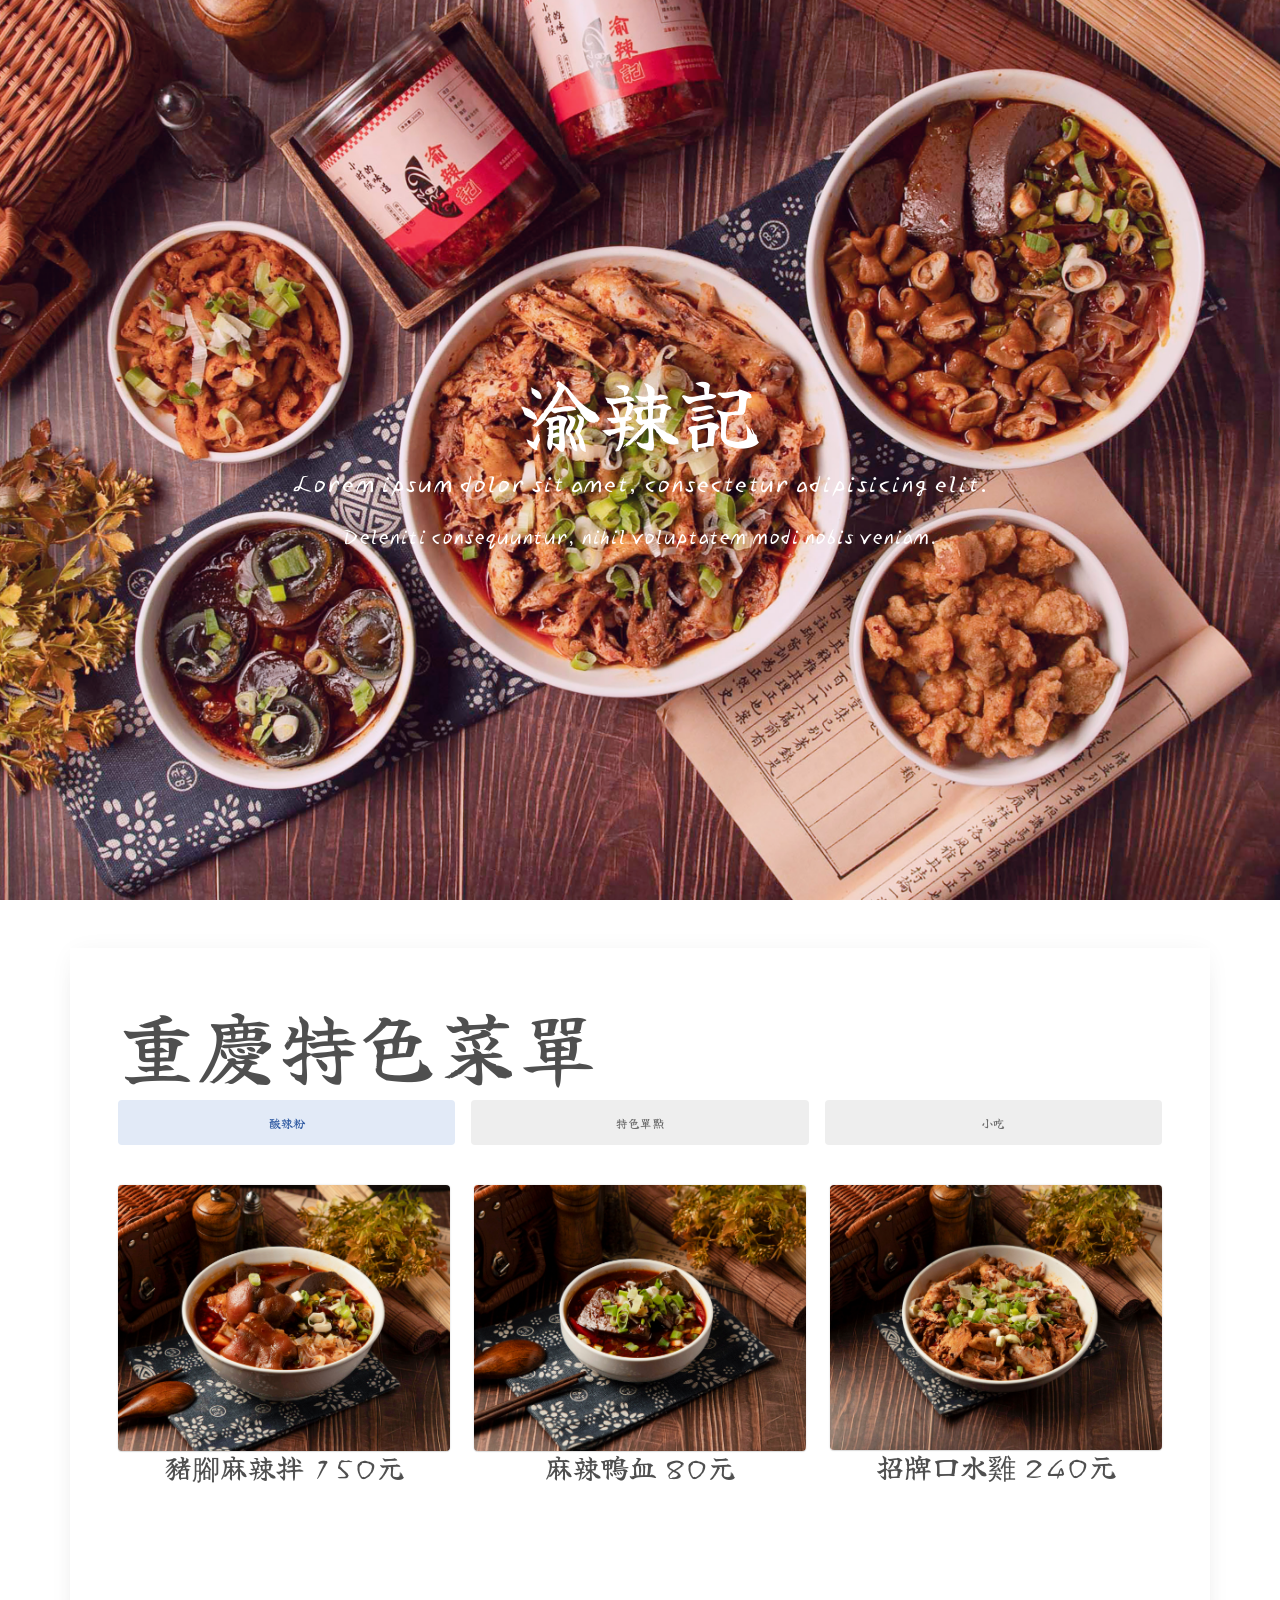
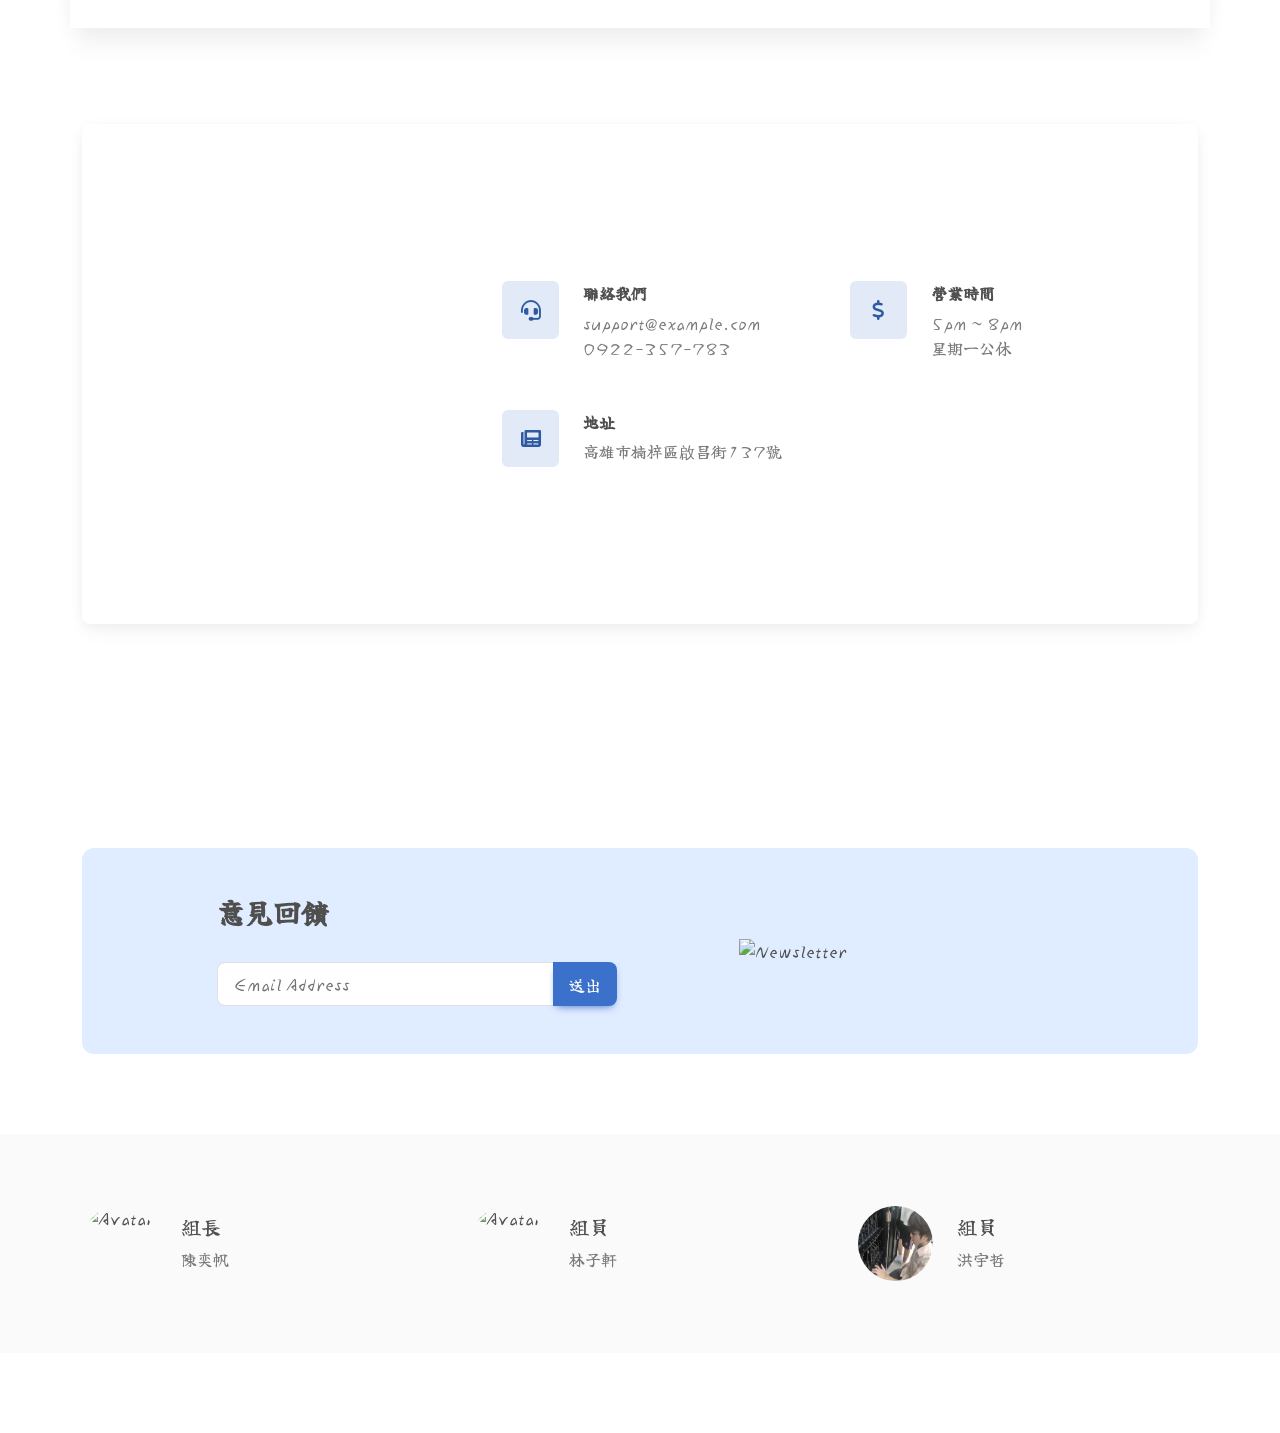
==== 網站114.html @ 2359130b "init" ====
<!DOCTYPE html>
<html lang="en">
  <head>
    <meta charset="UTF-8" />
    <meta name="viewport" content="width=device-width, initial-scale=1, shrink-to-fit=no" />
    <meta http-equiv="x-ua-compatible" content="ie=edge" />
    <title>Material Design for Bootstrap</title>
    <!-- MDB icon -->
    <link rel="icon" href="img/mdb-favicon.ico" type="image/x-icon" />
    <!-- Font Awesome -->
    <link
      rel="stylesheet"
      href="https://cdnjs.cloudflare.com/ajax/libs/font-awesome/6.0.0/css/all.min.css"
    />
    <!-- Google Fonts Roboto -->
    <link
      rel="stylesheet"
      href="https://fonts.googleapis.com/css2?family=Roboto:wght@300;400;500;700&display=swap"
    />
    <!-- MDB ESSENTIAL -->
     <link rel="stylesheet" href="src/mdb/scss/mdb.pro.css" />

    <!-- MDB PLUGINS -->
    <link rel="stylesheet" href="plugins/css/all.min.css" />


    <link rel="stylesheet" href="./css/style.css" />
    <!-- Custom styles -->
    <style>

        @import url('https://fonts.googleapis.com/css2?family=Gravitas+One&family=Yuji+Boku&display=swap');
            body{
                font-family: "Yuji Boku", serif;
            }










    </style>

  </head>

  <body>






    <!-- Navbar -->

    <!-- Navbar -->












    <!-- 首頁 -->


    <!--Section: Design Block-->
    <section>

    <style>
        @media (min-width: 550px) and (max-width: 650px) {
        #intro {
            height: 400px !important;
        }
        }

        @media (min-width: 800px) and (max-width: 850px) {
        #intro {
            height: 410px !important;
        }
        }
    </style>

    <!-- Intro -->
    <div id="intro" class="text-center bg-image"
        style="background-image: url('./img/重慶酸辣粉丨綜合.jpg'); height: 100vh;">
        <div class="mask" style="background-color: rgba(156,39,176,.1);">
        <div class="d-flex justify-content-center align-items-center h-100 mt-4">
            <div class="text-white">
            <h1 class="display-1 font-weight-bold">渝辣記</h1>

            <h4 class="font-weight-light mb-4">Lorem ipsum dolor sit amet, consectetur adipisicing elit.</h4>
            <p class="lead font-weight-light mb-4 pb-2">Deleniti consequuntur, nihil voluptatem modi nobis veniam.</p>

            </div>
        </div>
        </div>
    </div>
    <!-- Intro -->

    </section>
    <!--Section: Design Block-->



<!-- 首頁 -->
















    <!-- blog -->








    <!-- blog -->




















    <!-- blog2 -->

    <!-- Container for demo purpose -->
    <div class="container my-5 p-5 shadow-5">

    <!--Section: Design Block-->
    <section>

        <h3 class="display-1 font-weight-bold">重慶特色菜單</h3>



        <div class="row">
        <div class="col-12">

            <!-- Pills navs -->
            <ul class="nav nav-pills nav-justified mb-3 mx-n2 mt-n2" id="issuesTabs" role="tablist">
            <li class="nav-item" role="presentation">
                <a class="nav-link active" id="construction-tab" data-mdb-pill-init href="#construction" role="tab"
                aria-controls="construction" aria-selected="true">酸辣粉</a>

            </li>
            <li class="nav-item" role="presentation">
                <a class="nav-link" id="painting-tab" data-mdb-pill-init href="#painting" role="tab"
                aria-controls="painting" aria-selected="false">特色單點</a>
            </li>
            <li class="nav-item" role="presentation">
                <a class="nav-link" id="architecture-tab" data-mdb-pill-init href="#architecture" role="tab"
                aria-controls="architecture" aria-selected="false">小吃</a>
            </li>
            </ul>
            <!-- Pills navs -->

            <!-- Pills content -->
            <div class="tab-content pt-3" id="servicesContent">
            <div class="tab-pane fade show active" id="construction" role="tabpanel" aria-labelledby="construction-tab">

                <div class="row">
                <div class="col-lg-4 col-md-6 mb-5">
                    <div class="bg-image hover-zoom shadow-1-strong rounded">
                    <img src="./img/重慶酸辣粉丨豬腳麻辣拌.jpg"
                        class="img-fluid">
                    </div>
                    <h3 class="text-center mb-5">豬腳麻辣拌 150元</h3>
                </div>
                <div class="col-lg-4 col-md-6 mb-5">
                    <div class="bg-image hover-zoom shadow-1-strong rounded">
                    <img src="./img/重慶酸辣粉丨麻辣鴨血(A).jpg"
                        class="img-fluid">
                    </div>
                    <h3 class="text-center mb-5">麻辣鴨血 80元</h3>
                    </div>
                <div class="col-lg-4 col-md-12 mb-5">
                    <div class="bg-image hover-zoom shadow-1-strong rounded">
                    <img src="./img/重慶酸辣粉丨招牌口水雞.jpg"
                        class="img-fluid">
                    </div>
                    <h3 class="text-center mb-5">招牌口水雞 240元</h3>
                </div>

                </div>

            </div>
            <div class="tab-pane fade" id="painting" role="tabpanel" aria-labelledby="painting-tab">

                  <div class="row">
                    <div class="col-lg-4 col-md-12 mb-5">
                    <div class="bg-image hover-zoom shadow-1-strong rounded">
                    <img src="./img/IMG_靈魂之汁.JPG"
                        class="img-fluid">
                    </div>
                    <h3 class="text-center mb-5">手工辣醬 150元</h3>
                </div>
                <div class="col-lg-4 col-md-6 mb-5">
                    <div class="bg-image hover-zoom shadow-1-strong rounded">
                    <img src="./img/辣粉.JPG"
                        class="img-fluid">
                    </div>
                    <h3 class="text-center mb-5">干碟子 100元</h3>
                </div>
                <div class="col-lg-4 col-md-12 mb-5">
                    <div class="bg-image hover-zoom shadow-1-strong rounded">
                    <img src="./img/麻辣皮但.jpg"
                        class="img-fluid">
                    </div>
                    <h3 class="text-center mb-5">麻辣皮蛋 50元</h3>
                </div>

                </div>


            </div>
            <div class="tab-pane fade" id="architecture" role="tabpanel" aria-labelledby="architecture-tab">

                  <div class="row">
                <div class="col-lg-4 col-md-12 mb-5">
                    <div class="bg-image hover-zoom shadow-1-strong rounded">
                    <img src="./img/小酥肉.JPG"
                        class="img-fluid">
                    </div>
                    <h3 class="text-center mb-5">小酥肉 260元</h3>
                </div>
                <div class="col-lg-4 col-md-6 mb-5">
                    <div class="bg-image hover-zoom shadow-1-strong rounded">
                    <img src="./img/IMG_3592.JPG"
                        class="img-fluid">
                    </div>
                    <h3 class="text-center mb-5">虎皮雞爪 1507元</h3>
                </div>

                <div class="col-lg-4 col-md-12 mb-5">
                    <div class="bg-image hover-zoom shadow-1-strong rounded">
                    <img src="./img/IMG_3561.JPG"
                        class="img-fluid">
                    </div>
                    <h3 class="text-center mb-5">香腸(一斤) 350元</h3>
                </div>


                </div>

            </div>
            </div>
            <!-- Pills content -->

        </div>
        </div>

    </section>
    <!--Section: Design Block-->

    </div>
    <!-- Container for demo purpose -->








    <!-- blog2 -->

















    <!-- blog3 -->








    <!-- blog3 -->










    <!-- 定位 -->


    <!-- Container for demo purpose -->
    <div class="container my-5 py-5">

    <!-- Section: Design Block -->
    <section class="mb-10">
        <style>
        /* Map settings */
        .map-container-2 {
            height: 500px;
        }

        .map-container-2 iframe {
            left: 0;
            top: 0;
            height: 100%;
            width: 100%;
        }

        .rounded-t-5 {
            border-top-left-radius: 0.5rem;
            border-top-right-radius: 0.5rem;
        }
        @media (min-width: 992px) {
            .rounded-tr-lg-0 {
            border-top-right-radius: 0;
            }
            .rounded-bl-lg-5 {
            border-bottom-left-radius: 0.5rem;
            }
        }
        </style>
        <div class="card mb-3">
        <div class="row g-0 d-flex align-items-center">
            <div class="col-lg-4 d-none d-lg-flex">
            <div class="map-container-2 w-100 mb-4 mb-lg-0">
                <iframe
                        src="https://maps.google.com/maps?q=manhatan&t=&z=13&ie=UTF8&iwloc=&output=embed"
                        class="rounded-t-5 rounded-tr-lg-0 rounded-bl-lg-5"
                        frameborder="0"
                        allowfullscreen
                        ></iframe>
            </div>
            </div>
            <div class="col-lg-8">
            <div class="card-body py-5 px-md-5">
                <div class="row gx-lg-5">
                <div class="col-md-6 mb-5">
                    <div class="d-flex align-items-start">
                    <div class="flex-shrink-0">
                        <div class="p-3 badge-primary rounded-4">
                        <i class="fas fa-headset fa-lg fa-fw"></i>
                        </div>
                    </div>
                    <div class="flex-grow-1 ms-4">
                        <p class="fw-bold mb-1">聯絡我們</p>
                        <p class="text-muted mb-0">support@example.com</p>
                        <p class="text-muted mb-0">0922-357-783</p>
                    </div>
                    </div>
                </div>

                <div class="col-md-6 mb-5">
                    <div class="d-flex align-items-start">
                    <div class="flex-shrink-0">
                        <div class="p-3 badge-primary rounded-4">
                        <i
                            class="fas fa-dollar-sign fa-lg fa-fw"
                            ></i>
                        </div>
                    </div>
                    <div class="flex-grow-1 ms-4">
                        <p class="fw-bold mb-1">營業時間</p>
                        <p class="text-muted mb-0">5pm ~ 8pm</p>
                        <p class="text-muted mb-0">星期一公休</p>
                    </div>
                    </div>
                </div>

                <div class="col-md-6">
                    <div class="d-flex align-items-start">
                    <div class="flex-shrink-0">
                        <div class="p-3 badge-primary rounded-4">
                        <i
                            class="fas fa-newspaper fa-lg fa-fw"
                            ></i>
                        </div>
                    </div>
                    <div class="flex-grow-1 ms-4">
                        <p class="fw-bold mb-1">地址</p>
                        <p class="text-muted mb-0">高雄市楠梓區啟昌街137號</p>
                    </div>
                    </div>
                </div>


                </div>
            </div>
            </div>
        </div>
        </div>
    </section>
    <!-- Section: Design Block -->

    </div>
    <!-- Container for demo purpose -->


    <!-- 定位 -->


















    <!-- 意見回饋 -->


    <!-- Container for demo purpose -->
    <div class="container my-5">

    <!--Section: Design Block-->
    <section class="mb-8">
        <div class="container py-5 px-4 px-xl-5 rounded-6" style="background-color: #e0ecff;">
        <div class="row align-items-center justify-content-center">
            <div class="col-md-11 col-lg-7 col-xl-5 order-2 order-lg-1 text-center text-lg-start">
            <h3 class="fw-bold mb-4 pb-3 pb-lg-2">意見回饋</h3>
            <div class="input-group input-group-lg mx-auto mx-lg-0" style="max-width: 400px;">
                <input type="text" class="form-control" placeholder="Email Address" aria-label="Email Address"
                aria-describedby="button-addon3n" />
                <button class="btn btn-primary" type="submit" id="button-addon3n">
                送出
                </button>
            </div>
            </div>
            <div class="col-md-6 col-lg-5 col-xl-4 offset-xl-1 order-1 order-lg-2 mb-4 mb-lg-0 pb-2 pb-lg-0">
            <img class="w-100" src="https://mdbootstrap.com/img/new/illustrations/004.svg" alt="Newsletter">
            </div>
        </div>
        </div>
    </section>
    <!--Section: Design Block-->

    </div>
    <!-- Container for demo purpose -->


    <!-- 意見回饋 -->


































    <!-- 計畫成員 -->




    <!-- Section: Design Block -->
    <section class="mb-8 py-5" style="background: hsl(0, 0%, 98%)">
    <div class="container pt-4">
        <div class="row gx-lg-5">
        <div class="col-lg-4 mb-4 mb-lg-0">
            <div class="d-flex align-items-center mb-4">
            <img src="https://mdbootstrap.com/img/new/avatars/23.jpg" class="rounded-circle"
                style="width: 75px; height: 75px" alt="Avatar" />
            <div class="ps-4">
                <p class="h5">組長</p>
                <p class="text-muted mb-0">陳奕帆</p>
            </div>
            </div>

        </div>
        <div class="col-lg-4 mb-4 mb-lg-0">
            <div class="d-flex align-items-center mb-4">
            <img src="https://mdbootstrap.com/img/new/avatars/22.jpg" class="rounded-circle"
                style="width: 75px; height: 75px" alt="Avatar" />
            <div class="ps-4">
                <p class="h5">組員</p>
                <p class="text-muted mb-0">林子軒</p>
            </div>
            </div>
            <div>

            </div>
        </div>
        <div class="col-lg-4">
            <div class="d-flex align-items-center mb-4">
            <img src="./img/搭搭.jpg" class="rounded-circle"
                style="width: 75px; height: 75px" alt="Avatar" />
            <div class="ps-4">
                <p class="h5">組員</p>
                <p class="text-muted mb-0">洪宇哲</p>
            </div>
            </div>

        </div>
        </div>
    </div>
    </section>
    <!-- Section: Design Block -->





    <!-- 計畫成員 -->




















    <!-- 頁尾 -->







<!-- 頁尾 -->












  </body>

  <!-- MDB ESSENTIAL -->
  <script type="text/javascript" src="js/mdb.umd.min.js"></script>
  <!-- MDB PLUGINS -->
  <script type="text/javascript" src="plugins/js/all.min.js"></script>
  <!-- Custom scripts -->
  <script type="text/javascript"></script>
</html>
---- plugins/css/all.min.css ----
.calendar{--mdb-calendar-btn-tools-color: var(--mdb-body-color);--mdb-calendar-hover-btn-tools-color: var(--mdb-highlight-bg-color);--mdb-calendar-disabled-day-number-color: rgba(var(--mdb-body-color-rgb), 0.5);--mdb-calendar-current-day-bg: #3b71ca;--mdb-calendar-current-day-color: #fff;--mdb-calendar-short-event-color: var(--mdb-body-color);--mdb-calendar-table-list-heading-bg: var(--mdb-secondary-bg);--mdb-calendar-table-border-color: var(--mdb-border-color);--mdb-calendar-hover-table-cell-bg: var(--mdb-highlight-bg-color);font-size:.9rem}.calendar .calendar-tools{display:flex;justify-content:space-between;margin-bottom:20px}.calendar .calendar-tools .calendar-heading{font-size:1.4rem;font-weight:bold}@media(max-width: 992px){.calendar .calendar-tools{flex-direction:column}.calendar .calendar-tools .calendar-heading{text-align:center;order:-1}.calendar .calendar-tools>.btn-group{transform:scale(0.9)}}.calendar .calendar-tools .select-wrapper{width:100px;margin-right:20px}.calendar .calendar-tools .btn-link{color:var(--mdb-calendar-btn-tools-color)}.calendar .calendar-tools .btn-link:hover{background-color:var(--mdb-calendar-hover-btn-tools-color)}.calendar table{table-layout:fixed;border-collapse:separate;border-spacing:0;border-radius:4px;width:100%;border:1px solid var(--mdb-calendar-table-border-color)}.calendar table th{text-align:center;border-bottom:1px solid var(--mdb-calendar-table-border-color);border-right:1px solid var(--mdb-calendar-table-border-color);font-weight:500}.calendar table th .day-field{width:30px;height:30px;display:flex;justify-content:center;align-items:center;margin:8px auto;border-radius:50%;font-size:1.3rem}.calendar table th.today .day-field{color:var(--mdb-calendar-current-day-color);background-color:var(--mdb-calendar-current-day-bg)}.calendar table .long-event-row{height:100px}.calendar table td{position:relative;vertical-align:top;border-bottom:1px solid var(--mdb-calendar-table-border-color);border-right:1px solid var(--mdb-calendar-table-border-color)}.calendar table td:hover,.calendar table td:active,.calendar table td.active{background-color:var(--mdb-calendar-hover-table-cell-bg)}.calendar table td.dragenter{border:2px dashed #000}.calendar table td.disabled .day-field-wrapper .day-field{color:var(--mdb-calendar-disabled-day-number-color)}.calendar table td .day-field-wrapper{position:absolute;display:flex;justify-content:center;left:0;top:5px;width:100%;pointer-events:none}.calendar table td .day-field-wrapper .day-field{width:20px;height:20px;display:flex;justify-content:center;align-items:center;border-radius:50%;font-size:.7rem}.calendar table td .day-field-wrapper .day-field::selection{background-color:rgba(0,0,0,0)}.calendar table td.today .day-field-wrapper .day-field{color:var(--mdb-calendar-current-day-color);background-color:var(--mdb-calendar-current-day-bg)}.calendar table tr:last-child>td,.calendar table tr:last-child>th.hour-field{border-bottom:none}.calendar table tr th:last-child,.calendar table tr td:last-child{border-right:none}.calendar table.month td{padding-top:30px;height:100px}.calendar table.week .weekday-field{padding-top:5px}.calendar table.week .day-field{margin:5px auto;margin-top:0}.calendar table.list th{text-align:left;padding:5px 10px;background-color:var(--mdb-calendar-table-list-heading-bg)}.calendar table.list td{padding:5px 10px;cursor:pointer}.calendar table.list td.td-readonly{cursor:default}.calendar table.list td.td-blur{opacity:.5}.calendar table .events-wrapper{display:flex;flex-wrap:wrap;width:calc(100% + 3px);margin-left:-1px}.calendar table .event{padding:1px 5px;background-color:#cfe0fc;color:#0a47a9;font-size:.7rem;font-weight:700;width:100%;margin-bottom:2px;margin-left:4px;white-space:nowrap;text-overflow:ellipsis;overflow:hidden;border-top-left-radius:4px;border-bottom-left-radius:4px;cursor:pointer;transition:opacity .2s}.calendar table .event.event-readonly{cursor:default}.calendar table .event.event-blur{opacity:.5}.calendar table .event.event-long{margin-left:0;border-radius:0}.calendar table .event.event-end{margin-right:5px;border-top-right-radius:4px;border-bottom-right-radius:4px}.calendar table .event::selection{background-color:rgba(0,0,0,0)}.calendar table .event.event-short{background-color:rgba(0,0,0,0);color:var(--mdb-calendar-short-event-color)}.calendar table .event.active{opacity:.6}.calendar table .event.dragging{opacity:.1}.calendar table .event .event-circle{pointer-events:none}.calendar table .fake-event{padding:1px 5px;font-size:.7rem;width:100%;margin-bottom:2px;visibility:hidden}.calendar table .hour-field{font-weight:400}.calendar table .hour-field::selection{background-color:rgba(0,0,0,0)}.color-dropdown-menu{min-width:auto;width:92px}.color-dropdown-menu.show,.color-dropdown-menu.animation{display:flex;flex-wrap:wrap}.color-dropdown-menu>li i{pointer-events:none}.color-dropdown-menu>li:first-child,.color-dropdown-menu>li:first-child .dropdown-item{border-radius:0;border-top-left-radius:.5rem}.color-dropdown-menu>li:nth-child(2) .dropdown-item{border-radius:0;border-top-right-radius:.5rem !important}.color-dropdown-menu>li:nth-last-child(1) .dropdown-item{border-radius:0;border-bottom-left-radius:.5rem !important}.was-validated .form-outline .form-control.calendar-invalid-input{margin-bottom:0;border-color:#00b74a}.was-validated .form-outline .form-control.calendar-invalid-input~.form-notch .form-notch-leading,.was-validated .form-outline .form-control.calendar-invalid-input~.form-notch .form-notch-middle,.was-validated .form-outline .form-control.calendar-invalid-input~.form-notch .form-notch-trailing{border-color:#00b74a}.was-validated .form-outline .form-control.calendar-invalid-input~.form-label{color:#00b74a}.was-validated .form-outline .form-control.calendar-invalid-input{margin-bottom:0;border-color:#f93154}.was-validated .form-outline .form-control.calendar-invalid-input~.form-notch .form-notch-leading,.was-validated .form-outline .form-control.calendar-invalid-input~.form-notch .form-notch-middle,.was-validated .form-outline .form-control.calendar-invalid-input~.form-notch .form-notch-trailing{border-color:#f93154}.was-validated .form-outline .form-control.calendar-invalid-input~.form-label{color:#f93154}/*# sourceMappingURL=calendar.min.css.map */
.captcha iframe{color-scheme:none}/*# sourceMappingURL=captcha.min.css.map */
.color-picker{--mdb-color-picker-btn-color: var(--mdb-body-color);--mdb-color-picker-btn-hover-bg: var(--mdb-highlight-bg-color);--mdb-color-picker-box-shadow-color-rgb: var(--mdb-box-shadow-color-rgb)}.color-picker .color-picker-color-dot-wrapper{background:repeating-conic-gradient(#e0e0e0 0deg 25%, white 0deg 50%);background-size:.9rem .9rem;border-radius:100%;height:2rem;width:2rem}.color-picker .color-picker-color-dot{display:inline-table;border-radius:100%;height:inherit;width:inherit}.color-picker .color-picker-canvas-dot{height:1rem;width:1rem;position:absolute;background:rgba(0,0,0,0);border-radius:100%;box-shadow:0 0 0 2px #fff,inset 0 0 0 1px rgba(var(--mdb-color-picker-box-shadow-color-rgb), 0.4);user-select:none;pointer-events:none}.color-picker .color-picker-canvas-wrapper{position:relative;background:repeating-conic-gradient(#e0e0e0 0deg 25%, white 0deg 50%);background-size:.9rem .9rem}.color-picker .color-picker-canvas-wrapper canvas{display:block}.color-picker .color-picker-swatches .color-picker-swatches-color{height:20px;width:100%;border-radius:.2rem;cursor:pointer}.color-picker .color-picker-swatches{overflow-y:auto;overflow-x:hidden}.color-picker #hueRange::-webkit-slider-runnable-track{background:linear-gradient(90deg, red, #ff0 16.66%, #0f0 33.33%, #0ff 50%, #00f 66.66%, #f0f 83.33%, red)}.color-picker #hueRange::-moz-range-track{background:linear-gradient(90deg, red, #ff0 16.66%, #0f0 33.33%, #0ff 50%, #00f 66.66%, #f0f 83.33%, red)}.color-picker #alphaRange::-webkit-slider-runnable-track{background:var(--track-background, #ddd)}.color-picker #alphaRange::-moz-range-track{background:var(--track-background, #ddd)}.color-picker .color-picker-range-alpha{height:.25rem;background:repeating-conic-gradient(#e0e0e0 0deg 25%, white 0deg 50%);background-size:.2rem .2rem}.color-picker .color-picker-range-alpha input{position:relative;top:-10px}.color-picker .color-picker-color-inputs-wrapper input{padding-left:.24rem;padding-right:.24rem;background-color:cmyk(0%, 51%, 51%, 34%)}.color-picker .color-picker-next-format-button,.color-picker .color-picker-previous-format-button,.color-picker .color-picker-copy-button{color:var(--mdb-color-picker-btn-color)}.color-picker .color-picker-next-format-button:hover,.color-picker .color-picker-previous-format-button:hover,.color-picker .color-picker-copy-button:hover{background-color:var(--mdb-color-picker-btn-hover-bg)}/*# sourceMappingURL=color-picker.min.css.map */
.countdown{font-size:4rem;line-height:1;display:flex;align-content:flex-start}.countdown-horizontal{flex-direction:row;justify-content:center}.countdown-vertical{flex-direction:column;justify-content:flex-start;align-items:flex-start}.countdown-unit{display:flex;padding-left:.5rem;width:100%}.countdown-unit-horizontal{flex-direction:row;justify-content:start;align-items:center}.countdown-unit-vertical{flex-direction:column;justify-content:start;align-items:center}.countdown-unit-vertical>span[data-mdb-countdown-label]{font-size:1rem;text-transform:capitalize;width:100%;text-align:center;padding:5px}.countdown-unit-separator{line-height:.9;padding-left:.5rem}/*# sourceMappingURL=countdown.min.css.map */
.sortable-slide-animation{transition:transform .2s}.sortable-item-dragging{pointer-events:none}.cursor-drag{cursor:move}.draggable-element{user-select:none;transition:box-shadow .5s;position:relative}.draggable-cursor-grab{cursor:grab}.dragging{cursor:move;position:relative;z-index:9000 !important}.draggable-disabled{cursor:default}.draggable-return-animate{transition:transform .35s;position:relative;z-index:9000 !important}/*# sourceMappingURL=drag-and-drop.min.css.map */
.ecommerce-gallery .lightbox{position:relative;overflow:hidden}.ecommerce-gallery .lightbox img{height:450px;object-fit:contain}@media(max-width: 768px){.ecommerce-gallery .lightbox img{height:150px}}.ecommerce-gallery .lightbox img.animating{position:absolute;left:0;top:0;z-index:-1;width:100%}.ecommerce-gallery img:not(.ecommerce-disabled):not(.ecommerce-gallery-main-img){cursor:zoom-in;border-bottom:2px solid rgba(0,0,0,0)}.ecommerce-gallery img:not(.ecommerce-disabled):not(.ecommerce-gallery-main-img).active{border-color:orange}.ecommerce-gallery .ecommerce-gallery-main-img{display:none;transition:all .3s;transform-origin:center center}.ecommerce-gallery .ecommerce-gallery-main-img.active{display:block;transition:none}@media(max-width: 768px){.ecommerce-gallery .multi-carousel:not(.vertical) .multi-carousel-inner .multi-carousel-item img{max-height:50px}}.ecommerce-gallery.vertical .lightbox{height:100%;display:flex;justify-content:center;align-items:center}.ecommerce-gallery.vertical .lightbox img{height:350px}@media(max-width: 768px){.ecommerce-gallery.vertical .lightbox img{height:100px}}@media(max-width: 768px){.ecommerce-gallery.vertical .multi-carousel.vertical{height:100px}}/*# sourceMappingURL=ecommerce-gallery.min.css.map */
.file-upload-wrapper{width:100%}.file-upload{position:relative;width:100%;min-height:200px}.file-upload:not(.has-error):hover .file-upload-mask{opacity:.06}.file-upload-input.has-multiple~.file-upload-previews .file-upload-preview:hover .file-upload-preview-details{opacity:1}.file-upload:hover .file-upload-input:not(.has-multiple)~.file-upload-previews .file-upload-preview-details{opacity:1}.file-upload.has-error:hover .file-upload-errors{opacity:1}.file-upload.has-error .file-upload-errors{display:flex}.file-upload.disabled{pointer-events:none}.file-upload.disabled .file-upload-message{opacity:.5;text-decoration:line-through}.file-upload-message{position:absolute;width:100%;height:100%;top:0;left:0;display:flex;justify-content:center;align-items:center;flex-direction:column}.file-upload-cloud-icon{font-size:2.2rem}.file-upload-main-error{font-weight:bold;margin:0}.file-upload-input{z-index:1;width:100%;height:100%;position:absolute;top:0;left:0;opacity:0;cursor:pointer}.file-upload-input.has-multiple{z-index:unset}.file-upload-mask{pointer-events:none;position:absolute;top:0;left:0;height:100%;width:100%;opacity:0;background-color:#000;transition:.2s all}.file-upload-errors{position:absolute;top:0;left:0;display:none;opacity:0;width:100%;height:100%;background:rgba(243,65,65,.8);justify-content:center;flex-direction:column;transition:.2s all}.file-upload-error{color:#fff}.file-upload-previews{display:flex;flex-wrap:wrap;width:100%;height:100%}.file-upload-preview{background-color:var(--mdb-body-bg);cursor:pointer;position:relative;flex-grow:1;flex-basis:0;min-width:25%;max-height:200px}.file-upload-render{width:100%;height:100%}.file-upload-file-icon{font-size:80px;top:50%;left:50%;-webkit-transform:translate(-50%, -50%);-ms-transform:translate(-50%, -50%);transform:translate(-50%, -50%);position:absolute;color:#777}.file-upload-extension{position:absolute;top:50%;left:50%;-webkit-transform:translate(-50%, -50%);-ms-transform:translate(-50%, -50%);transform:translate(-50%, -50%);margin-top:10px;text-transform:uppercase;font-weight:900;letter-spacing:-0.03em;font-size:1rem;color:#fff;width:42px;white-space:nowrap;overflow:hidden;-o-text-overflow:ellipsis;text-overflow:ellipsis}.file-upload-preview-img{width:100%;height:100%;object-fit:cover}.file-upload-preview-details{position:absolute;width:100%;height:100%;top:0;left:0;color:rgba(255,255,255,.959);background:rgba(0,0,0,.7);display:flex;justify-content:center;flex-direction:column;display:flex;opacity:0;transition:.2s all}.file-upload-remove-file-btn{position:absolute;right:15px;top:10px;z-index:3}.file-upload-details-container{height:100%;display:flex;align-items:center;justify-content:center}.file-uplod-preview-details-inner{width:100%;text-align:center}/*# sourceMappingURL=file-upload.min.css.map */
.mention-dropdown-container{--mdb-mention-dropdown-bg: var(--mdb-surface-bg);--mdb-mention-item-color: var(--mdb-surface-color);--mdb-mention-no-result-color: var(--mdb-surface-color);--mdb-mention-scrollbar-bg: var(--mdb-scrollbar-thumb-bg);--mdb-mention-item-state-bg: var(--mdb-highlight-bg-color);--mdb-mention-box-shadow-color-rgb: var(--mdb-box-shadow-color-rgb);z-index:1050}.mention-dropdown{overflow-y:auto;background-color:var(--mdb-mention-dropdown-bg);box-shadow:0 2px 5px 0 rgba(var(--mdb-mention-box-shadow-color-rgb), 0.16),0 2px 10px 0 rgba(var(--mdb-mention-box-shadow-color-rgb), 0.12);margin:0;max-width:100%;outline:0;position:relative;transform:scaleY(0.9);opacity:0;transition:all .3s}.mention-dropdown.open{transform:scaleY(1);opacity:1}.mention-dropdown::-webkit-scrollbar{width:4px;height:4px}.mention-dropdown::-webkit-scrollbar-button:start:decrement,.mention-dropdown::-webkit-scrollbar-button:end:increment{display:block;height:0;background-color:rgba(0,0,0,0)}.mention-dropdown::-webkit-scrollbar-track-piece{background-color:rgba(0,0,0,0);border-radius:0;border-bottom-right-radius:4px;border-bottom-left-radius:4px}.mention-dropdown::-webkit-scrollbar-thumb:vertical{height:50px;background-color:var(--mdb-mention-scrollbar-bg);border-radius:4px}.mention-items-list{list-style:none;margin:0;padding:0}.mention-item-container{width:100%}.mention-data-items{display:none}.mention-item{width:100%;height:35px;white-space:nowrap;text-overflow:ellipsis;overflow:hidden;cursor:pointer;display:flex;flex-direction:row;align-items:center;justify-content:space-between;color:var(--mdb-mention-item-color);padding-left:16px;padding-right:16px;font-size:1rem;font-weight:400;background-color:rgba(0,0,0,0);user-select:none}.mention-item:hover,.mention-item:focus,.mention-item.active{background-color:var(--mdb-mention-item-state-bg);cursor:pointer}.mention-item-image{width:30px;height:30px}.mention-no-results{min-height:35px;padding-left:16px;padding-right:16px;display:flex;align-items:center;color:var(--mdb-mention-no-result-color)}/*# sourceMappingURL=mention.min.css.map */
.multi-carousel{position:relative}.multi-carousel .multi-carousel-inner{position:relative;width:100%;overflow:hidden;white-space:nowrap;font-size:0}.multi-carousel .multi-carousel-inner .multi-carousel-item{display:inline-block;width:33.3%;font-size:16px;transition:all .3s ease-out;padding:0 3px}.multi-carousel .multi-carousel-inner .multi-carousel-item img{max-height:200px;object-fit:cover}.multi-carousel.vertical{height:350px}@media(max-width: 768px){.multi-carousel.vertical{height:150px}}.multi-carousel.vertical .multi-carousel-inner{height:100%}.multi-carousel.vertical .multi-carousel-inner .multi-carousel-item{width:100%;padding:2px 0}.multi-carousel.vertical .multi-carousel-inner img{max-height:none}.multi-carousel.vertical .carousel-control-prev{width:100%;height:15%}.multi-carousel.vertical .carousel-control-next{top:auto;width:100%;height:15%}.multi-carousel.vertical .carousel-control-prev span,.multi-carousel.vertical .carousel-control-next span{transform:rotate(90deg)}/*# sourceMappingURL=multi-carousel.min.css.map */
.onboarding-backdrop{position:absolute;display:block;z-index:1075;pointer-events:none}.popover{min-width:320px}.popover:focus{outline:none}/*# sourceMappingURL=onboarding.min.css.map */
.organization-chart-node{--mdb-organization-chart-lines-color: var(--mdb-border-color);border:1px solid var(--mdb-organization-chart-lines-color);padding:1rem;display:inline-block}.organization-chart-node p{margin:0;font-family:"Segoe UI" sans-serif}.organization-chart-node i{cursor:pointer}.organization-card{--mdb-card-bg: var(--mdb-surface-bg);--mdb-card-color: var(--mdb-surface-color);--mdb-card-cap-bg: #3b71ca;--mdb-card-cap-color: #fff;display:inline-block}.organization-card i{cursor:pointer}.organization-card img{width:3rem;border-radius:50%;margin-bottom:.5rem}.organization-chart-icon-clicked{transform:rotate(180deg)}.organization-chart-table{--mdb-organization-chart-lines-color: var(--mdb-border-color)}.organization-chart-table td{text-align:center;vertical-align:top;padding:0 .3rem}.organization-chart-line{height:20px;border-right:1px solid var(--mdb-organization-chart-lines-color);border-top:1px solid var(--mdb-organization-chart-lines-color)}.organization-chart-lines-top div{background:var(--mdb-organization-chart-lines-color);margin:0 auto;height:20px;width:1px;text-align:center}.organization-chart-hide{visibility:hidden}.organization-chart-hide .organization-chart-line{border-color:rgba(0,0,0,0)}/*# sourceMappingURL=organization-chart.min.css.map */
.parallax-slider>img{display:none;opacity:0;transform:scale(0);transition:opacity transform .2s linear}.parallax-slider{z-index:-1}/*# sourceMappingURL=parallax.min.css.map */
.scroll-status{position:sticky;z-index:1020;width:100%;background:#ccc}.scroll-status-progress{width:0}/*# sourceMappingURL=scroll-status.min.css.map */
.table-editor{--mdb-table-editor-color: var(--mdb-body-color);--mdb-table-editor-border-color: var(--mdb-border-color);--mdb-table-editor-striped-color: var(--mdb-body-color);--mdb-table-editor-accent-bg: rgba(var(--mdb-emphasis-color-rgb), 0.02);--mdb-table-editor-hover-color: var(--mdb-body-color);--mdb-table-editor-hover-bg: rgba(var(--mdb-emphasis-color-rgb), 0.025);--mdb-table-editor-muted-color: rgba(var(--mdb-emphasis-color-rgb), 0.55);--mdb-table-editor-active-color: rgba(var(--mdb-emphasis-color-rgb), 0.1);font-size:.9rem;color:var(--mdb-table-editor-color)}.table-editor tr .edit-button,.table-editor tr .delete-button,.table-editor tr .discard-button,.table-editor tr .save-button,.table-editor tr .popconfirm-toggle{padding:0;margin:0;box-shadow:none}.table-editor tr .edit-button:focus,.table-editor tr .edit-button:active,.table-editor tr .delete-button:focus,.table-editor tr .delete-button:active,.table-editor tr .discard-button:focus,.table-editor tr .discard-button:active,.table-editor tr .save-button:focus,.table-editor tr .save-button:active,.table-editor tr .popconfirm-toggle:focus,.table-editor tr .popconfirm-toggle:active{box-shadow:none;color:#1266f1 !important}.table-editor__inner{background-color:inherit}.table-editor table{color:var(--mdb-table-editor-color);background-color:inherit !important;margin-bottom:0;border-color:var(--mdb-table-editor-border-color)}.table-editor table th,.table-editor table td{white-space:nowrap;overflow:hidden;text-overflow:ellipsis;max-width:250px;padding:1rem 1.4rem}.table-editor thead{background-color:inherit}.table-editor thead tr{background-color:inherit;border-bottom:1px solid var(--mdb-table-editor-border-color)}.table-editor thead th{position:relative;border-bottom:none;font-weight:500}.table-editor thead th:hover .table-editor__sort-icon{opacity:1}.table-editor thead .fixed-cell{position:sticky;top:0;z-index:3;box-shadow:var(--mdb-table-editor-border-color) 0px 1px;background-color:inherit}.table-editor tbody{font-weight:300;background-color:inherit}.table-editor tbody .fixed-cell{position:sticky;z-index:1;background-color:inherit}.table-editor tbody tr{background-color:inherit;transition:all .3s ease-in}.table-editor tbody tr:last-child{border-bottom:rgba(0,0,0,0);height:71px}.table-editor tbody tr:focus{outline:none}.table-editor tbody tr.active{background-color:var(--mdb-table-editor-active-color)}.table-editor tbody td:focus{outline:none}.table-editor__loader{width:100%;height:2px;position:relative;overflow:hidden}.table-editor__loader-inner{display:block;height:100%}.table-editor__progress{animation:datatableProgress 3s ease-in-out;animation-fill-mode:both;animation-iteration-count:infinite;width:45%;position:relative;opacity:.5;border-radius:1px;display:block;height:100%}@keyframes datatableProgress{0%{left:-45%}100%{left:100%}}.table-editor__pagination{width:100%;display:flex;justify-content:flex-end;align-items:center;padding:.5rem 0;border-top:1px solid var(--mdb-table-editor-border-color)}.table-editor__pagination-nav{padding:0;font-size:.9rem}.table-editor__pagination-buttons{margin-left:2rem}.table-editor__pagination-button{padding-left:1rem;padding-right:1rem;color:var(--mdb-table-editor-color)}.table-editor__pagination-button:hover,.table-editor__pagination-button:active,.table-editor__pagination-button:focus{background-color:var(--mdb-table-editor-active-color);color:var(--mdb-table-editor-color)}.table-editor__sort-icon{opacity:0;color:var(--mdb-table-editor-muted-color);cursor:pointer;transition-property:opacity,transform;transition-duration:.3s;transition-timing-function:linear;position:absolute;left:.4rem;top:calc(50% - .5rem)}.table-editor__sort-icon.active{opacity:1;color:var(--mdb-table-editor-color)}.table-editor__select-wrapper{display:flex;align-items:center;font-size:.9rem;font-weight:300;padding:0 1rem}.table-editor__select-wrapper .select-input{max-width:70px}.table-editor__select-text{margin:0 1rem}.table-editor.sm th,.table-editor.sm td{padding:.5rem 1.4rem}.table-editor.sm tbody tr:last-child{border-bottom:rgba(0,0,0,0);height:55px}.table-editor.sm .table-editor__pagination{padding:.2rem 0}@media(max-width: 520px){.table-editor .table-editor__pagination{flex-direction:column-reverse}.table-editor .table-editor__pagination-nav{margin:.8rem 0}.table-editor .table-editor__pagination-button{font-size:1rem}.table-editor .table-editor__pagination-buttons{margin:.8rem 0}}.table-editor.bordered th,.table-editor.bordered td{border-width:1px}.table-editor.bordered .table-editor__pagination{border:1px solid var(--mdb-table-editor-border-color)}.table-editor.striped tbody tr:nth-of-type(odd){background-color:var(--mdb-table-editor-accent-bg);color:var(--mdb-table-editor-striped-color)}.table-editor.striped tbody tr:nth-of-type(odd) td{background-color:inherit;color:inherit}.table-editor.hover tbody tr{transition:background-color .2s ease-in !important}.table-editor.hover tbody tr:hover{background-color:var(--mdb-table-editor-hover-bg) !important}.table-editor.hover tbody tr:hover td{background-color:inherit}.table-editor.border-primary{--mdb-table-editor-border-color: #1266f1}.table-editor.border-secondary{--mdb-table-editor-border-color: #b23cfd}.table-editor.border-success{--mdb-table-editor-border-color: #00b74a}.table-editor.border-info{--mdb-table-editor-border-color: #39c0ed}.table-editor.border-warning{--mdb-table-editor-border-color: #ffa900}.table-editor.border-danger{--mdb-table-editor-border-color: #f93154}.table-editor.border-light{--mdb-table-editor-border-color: #fbfbfb}.table-editor.border-dark{--mdb-table-editor-border-color: #262626}.table-editor.border-white{--mdb-table-editor-border-color: #fff}.table-editor.border-black{--mdb-table-editor-border-color: #000}.table-editor.borderless{--mdb-table-editor-border-color: transparent}.table-editor.loading{color:var(--mdb-table-editor-muted-color)}.table-editor.loading th{color:var(--mdb-table-editor-muted-color)}.table-editor.loading .table-editor__sort-icon{display:none}.table-editor.loading .select-wrapper .select-arrow,.table-editor.loading .select-wrapper input{color:var(--mdb-table-editor-muted-color)}.table-editor.loading .select-wrapper .form-outline .form-control:focus~.form-notch .form-notch-leading,.table-editor.loading .select-wrapper .form-notch-trailing{border-color:var(--mdb-table-editor-muted-color) !important}.table-editor.loading .select-wrapper .form-notch-leading,.table-editor.loading .select-wrapper .form-notch-middle,.table-editor.loading .select-wrapper .form-notch-trailing{border-color:var(--mdb-table-editor-muted-color)}.table-editor.edited-table{--mdb-table-editor-color: rgb(161, 161, 161);pointer-events:none}.table-editor.edited-table .edited-row{color:#262626;pointer-events:all}.table-editor.edited-table .edited-row td{padding:.8rem 1.4rem}.table-editor.edited-table .edited-row [data-mdb-field=action_buttons]{padding:1rem 1.4rem}.table-editor.edited-table .edited-row input{font-size:.9rem;line-height:1.5}.table-editor.edited-table .ps__rail-x,.table-editor.edited-table .ps__rail-y{pointer-events:all}/*# sourceMappingURL=table-editor.min.css.map */
.transfer{--mdb-transfer-text-color: var(--mdb-surface-color);--mdb-transfer-container-bg: var(--mdb-surface-bg);--mdb-transfer-divider-color: var(--mdb-divider-color);--mdb-transfer-text-disabled-color: rgba(var(--mdb-surface-color-rgb), 0.5);--mdb-transfer-box-shadow-color-rgb: var(--mdb-box-shadow-color-rgb);width:100%;display:flex;justify-content:center;flex-wrap:wrap;color:var(--mdb-transfer-text-color)}.transfer-arrows-container{display:flex;align-items:center;justify-content:center;flex:0 0 20%}.transfer-arrows-arrow{margin:0 .6rem}.transfer-source-container,.transfer-target-container{box-shadow:0 2px 10px 0 rgba(var(--mdb-transfer-box-shadow-color-rgb), 0.05);display:flex;flex-direction:column;flex:0 0 30%;background-color:var(--mdb-transfer-container-bg)}.transfer-container-header{padding:.6rem;display:flex;align-items:center;justify-content:space-between;border-bottom:var(--mdb-transfer-divider-color) 1px solid}.transfer-header-select-all{margin-right:.4rem}.transfer-body{padding:0;margin:0;height:100%}.transfer-body-item{list-style:none;padding:.4rem .6rem}.transfer-body-item-checkbox{margin-right:.4rem}.transfer-body-item-text-disabled{color:var(--mdb-transfer-text-disabled-color);text-decoration:line-through}.transfer-body-item-checkbox-disabled{pointer-events:none}.transfer-footer{display:flex;justify-content:center;align-items:center;border-top:rgba(160,160,160,.425) 1px solid;padding:.4rem 0}.transfer-footer-current-page{padding:0 .6rem}.transfer-body-no-data{height:100%}.transfer-body-no-data{display:flex;justify-content:center;align-items:center;flex-direction:column;height:100%;width:100%}.transfer-no-data-icon{font-size:2rem}.transfer-search-outline{margin:.4rem .6rem}@media only screen and (max-width: 768px){.transfer-source-container,.transfer-target-container{flex:0 0 80%}.transfer-arrows-container{margin:1.2rem;flex:0 0 80%}}/*# sourceMappingURL=transfer.min.css.map */
.treetable>table{--mdb-table-bg: transparent;border-collapse:collapse}.treetable{--mdb-treetable-icon-color: var(--mdb-body-color)}.treetable tr.hidden td div{max-height:0px;box-sizing:border-box;padding-top:0;padding-bottom:0;overflow:hidden}.treetable tr.hidden td{padding-top:0;padding-bottom:0;border:0}.treetable tr.hidden{border:0}.treetable tr.hidden button{display:none}.treetable tr td{transition:padding-top 1s ease,padding-bottom 1s ease}.treetable tr div{max-height:100px;transition:max-height .6s ease,padding .6s ease}.treetable td i{color:var(--mdb-treetable-icon-color)}/*# sourceMappingURL=treetable.min.css.map */
.treeview{--mdb-treeview-text-color: var(--mdb-body-color);--mdb-treeview-link-color: var(--mdb-body-color);--mdb-treeview-disabled-text-color: rgba(var(--mdb-body-color-rgb), 0.5);--mdb-treeview-bg: var(--mdb-body-bg);--mdb-treeview-line: var(--mdb-border-color);width:100%;background-color:var(--mdb-treeview-bg)}.treeview .active,.treeview .treeview-category{color:var(--mdb-treeview-text-color);padding:0 .4rem 0 .4rem;border-radius:5px}.treeview .treeview-line{border-left:2px solid var(--mdb-treeview-line)}.treeview .non-transitions{-webkit-transition:none !important;-moz-transition:none !important;-o-transition:none !important;transition:none !important}.treeview .treeview-disabled{color:var(--mdb-treeview-disabled-text-color) !important;cursor:not-allowed}.treeview ul{margin-left:.8rem;padding-left:.8rem}.treeview ul ul:not(.collapse):not(.collapsing):not(.show){display:none}.treeview li{list-style-type:none;margin:3px 0 3px 0}.treeview li:last-child{margin-bottom:0}.treeview a{color:var(--mdb-treeview-link-color);display:block}.treeview span[aria-label=toggle] i{transition:.3s;cursor:pointer}.treeview-category:hover{background-color:rgba(59,113,202,.05)}.treeview-primary{--mdb-treeview-active-focus-background-color: rgba(59, 113, 202, 0.05);--mdb-treeview-active-color: #3b71ca}.treeview-primary .active{color:var(--mdb-treeview-active-color) !important;background-color:var(--mdb-treeview-active-focus-background-color)}.treeview-primary li:focus,.treeview-primary a:focus{outline:none;background-color:var(--mdb-treeview-active-focus-background-color)}.treeview-category:hover{background-color:rgba(159,166,178,.05)}.treeview-secondary{--mdb-treeview-active-focus-background-color: rgba(159, 166, 178, 0.05);--mdb-treeview-active-color: #9fa6b2}.treeview-secondary .active{color:var(--mdb-treeview-active-color) !important;background-color:var(--mdb-treeview-active-focus-background-color)}.treeview-secondary li:focus,.treeview-secondary a:focus{outline:none;background-color:var(--mdb-treeview-active-focus-background-color)}.treeview-category:hover{background-color:rgba(20,164,77,.05)}.treeview-success{--mdb-treeview-active-focus-background-color: rgba(20, 164, 77, 0.05);--mdb-treeview-active-color: #14a44d}.treeview-success .active{color:var(--mdb-treeview-active-color) !important;background-color:var(--mdb-treeview-active-focus-background-color)}.treeview-success li:focus,.treeview-success a:focus{outline:none;background-color:var(--mdb-treeview-active-focus-background-color)}.treeview-category:hover{background-color:rgba(84,180,211,.05)}.treeview-info{--mdb-treeview-active-focus-background-color: rgba(84, 180, 211, 0.05);--mdb-treeview-active-color: #54b4d3}.treeview-info .active{color:var(--mdb-treeview-active-color) !important;background-color:var(--mdb-treeview-active-focus-background-color)}.treeview-info li:focus,.treeview-info a:focus{outline:none;background-color:var(--mdb-treeview-active-focus-background-color)}.treeview-category:hover{background-color:rgba(228,161,27,.05)}.treeview-warning{--mdb-treeview-active-focus-background-color: rgba(228, 161, 27, 0.05);--mdb-treeview-active-color: #e4a11b}.treeview-warning .active{color:var(--mdb-treeview-active-color) !important;background-color:var(--mdb-treeview-active-focus-background-color)}.treeview-warning li:focus,.treeview-warning a:focus{outline:none;background-color:var(--mdb-treeview-active-focus-background-color)}.treeview-category:hover{background-color:rgba(220,76,100,.05)}.treeview-danger{--mdb-treeview-active-focus-background-color: rgba(220, 76, 100, 0.05);--mdb-treeview-active-color: #dc4c64}.treeview-danger .active{color:var(--mdb-treeview-active-color) !important;background-color:var(--mdb-treeview-active-focus-background-color)}.treeview-danger li:focus,.treeview-danger a:focus{outline:none;background-color:var(--mdb-treeview-active-focus-background-color)}.treeview-category:hover{background-color:rgba(251,251,251,.05)}.treeview-light{--mdb-treeview-active-focus-background-color: rgba(251, 251, 251, 0.05);--mdb-treeview-active-color: #fbfbfb}.treeview-light .active{color:var(--mdb-treeview-active-color) !important;background-color:var(--mdb-treeview-active-focus-background-color)}.treeview-light li:focus,.treeview-light a:focus{outline:none;background-color:var(--mdb-treeview-active-focus-background-color)}.treeview-category:hover{background-color:rgba(51,45,45,.05)}.treeview-dark{--mdb-treeview-active-focus-background-color: rgba(51, 45, 45, 0.05);--mdb-treeview-active-color: #332d2d}.treeview-dark .active{color:var(--mdb-treeview-active-color) !important;background-color:var(--mdb-treeview-active-focus-background-color)}.treeview-dark li:focus,.treeview-dark a:focus{outline:none;background-color:var(--mdb-treeview-active-focus-background-color)}/*# sourceMappingURL=treeview.min.css.map */
.vector-map{overflow:hidden;position:relative}.vector-map div{max-width:100%}.vector-map div:not(.vector-map-toolbar){overflow:hidden}.vector-map svg{fill:#fff;cursor:pointer;transform-box:fill-box}.vector-map svg path{transition:fill .2s ease-out}.vector-map-toolbar{position:absolute;top:0;right:0;display:flex;flex-direction:column}.vector-map-toolbar .btn{margin:.4rem}.vector-map-tooltip{background-color:var(--mdb-surface-inverted-bg);border-radius:.25rem;padding:6px 16px;font-size:14px;pointer-events:none;color:var(--mdb-surface-inverted-color);opacity:0;transition:opacity .2s ease-out;text-align:center}.vector-map-tooltip.show{opacity:1}@media(pointer: coarse){.vector-map-tooltip.show{opacity:0}}.vector-map-dragged svg{cursor:crosshair}.vector-map-dragged .vector-map-tooltip.show{opacity:0}.vector-map-legend{display:flex;flex-direction:column;justify-content:flex-end;flex-wrap:wrap;padding-left:0}.vector-map-legend__item{display:flex;align-items:center}.vector-map-legend__color{width:40px;height:20px}.vector-map-marker:focus,.vector-map-marker path:focus{outline:none}.vector-map-marker .pin-inner-circle{pointer-events:none}.vector-map .animated-circle{pointer-events:none}/*# sourceMappingURL=vector-maps.min.css.map */
.wysiwyg{--mdb-wysiwyg-text-color: var(--mdb-surface-color);--mdb-wysiwyg-bg: var(--mdb-surface-bg);--mdb-wysiwyg-border-color: var(--mdb-border-color);--mdb-wysiwyg-hover: var(--mdb-highlight-bg-color);--mdb-wysiwyg-toolbar-bg: var(--mdb-tertiary-bg);width:100%;border:1px solid var(--mdb-wysiwyg-border-color)}.wysiwyg-textarea{width:0px;height:0px;visibility:hidden;padding:0;margin:0;border:0}.wysiwyg-content{min-height:450px;padding:.5rem;background-color:var(--mdb-wysiwyg-bg);color:var(--mdb-wysiwyg-text-color);font-family:"Roboto",sans-serif;font-size:16px;font-weight:400;text-align:start}.wysiwyg-content:focus{outline:none}.wysiwyg-content .wysiwyg-show-html{white-space:pre-line}.wysiwyg-toolbar{background-color:var(--mdb-wysiwyg-toolbar-bg);padding:.3rem 0 .3rem 0}.wysiwyg-toolbar-group:not(:first-child):not(.ml-auto):before{content:"";position:absolute;height:1.2rem;width:0;border-right:1px solid #bcbcbc;margin-top:.4rem}.wysiwyg-toolbar-group .dropdown-menu{min-width:8rem}.wysiwyg-color{height:2rem;width:2rem;border-radius:0;padding:0}.wysiwyg-toolbar-group.wysiwyg-hide{display:none}.wysiwyg-toolbar-toggler .dropdown-menu{min-width:0}.wysiwyg-toolbar-toggler .dropdown-menu .mx-1{margin-right:0 !important;margin-left:0 !important;border-bottom:1px solid var(--mdb-wysiwyg-border-color);border-right:1px solid var(--mdb-wysiwyg-border-color);border-radius:0}.btn-group>.btn.wysiwyg-btn{background-color:rgba(0,0,0,0);min-width:32px;min-height:32px;padding-left:.5rem;padding-right:.5rem}.btn-group>.btn.wysiwyg-btn i{color:var(--mdb-wysiwyg-text-color)}.btn-group>.btn.wysiwyg-btn:hover{background-color:var(--mdb-wysiwyg-hover)}/*# sourceMappingURL=wysiwyg.min.css.map */
---- css/style.css ----
/* navbar */

.form-white.input-group>.form-control:focus {
  border-color: #fff;
  box-shadow: inset 0 0 0 1px #fff;
}

.navbar-dark .navbar-nav .nav-link {
  color: #fff;
}

.navbar-dark .navbar-nav .nav-link:hover,
.navbar-dark .navbar-nav .nav-link:focus {
  color: rgba(255, 255, 255, 0.75);
}







/* -----------------navbar */



/* 全域設定 */


.text-justify{
  text-align: justify;
}

.mb-200{
  margin-bottom: 200px;
}


/* 全域設定 */
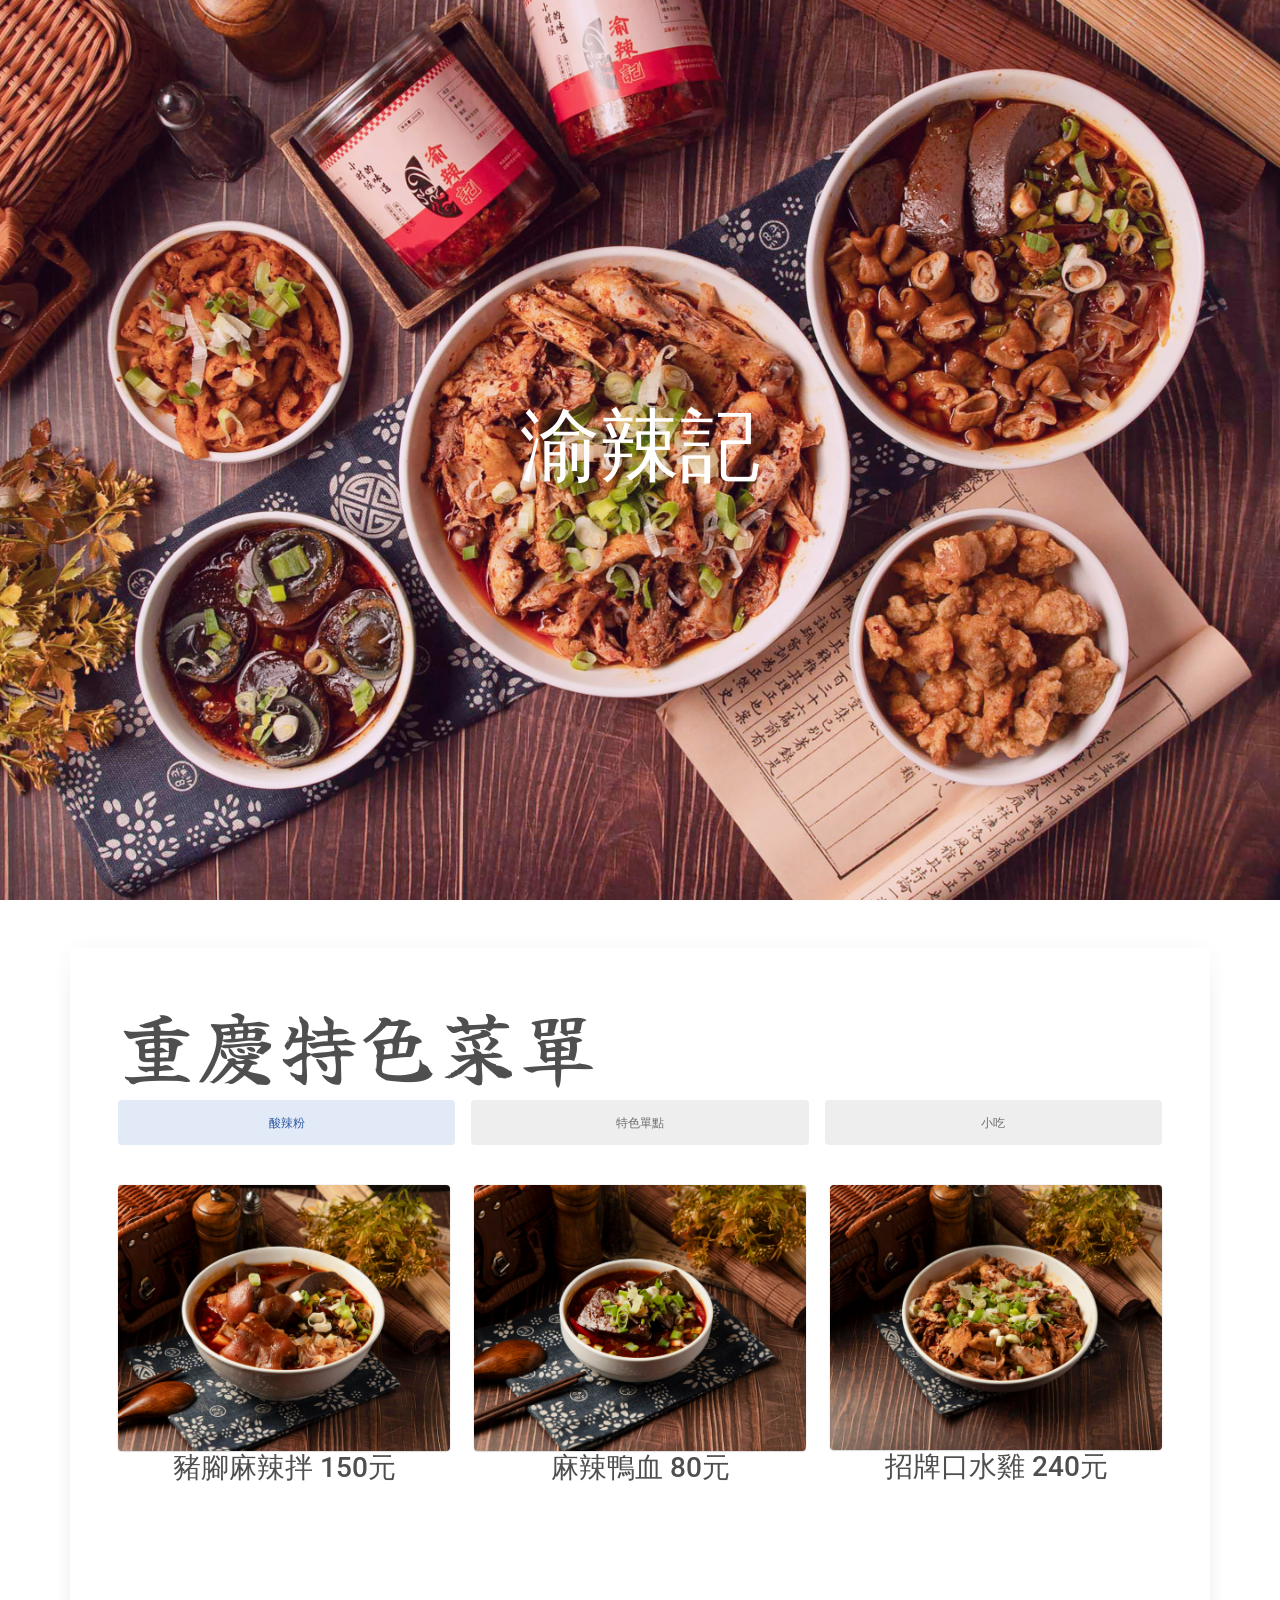
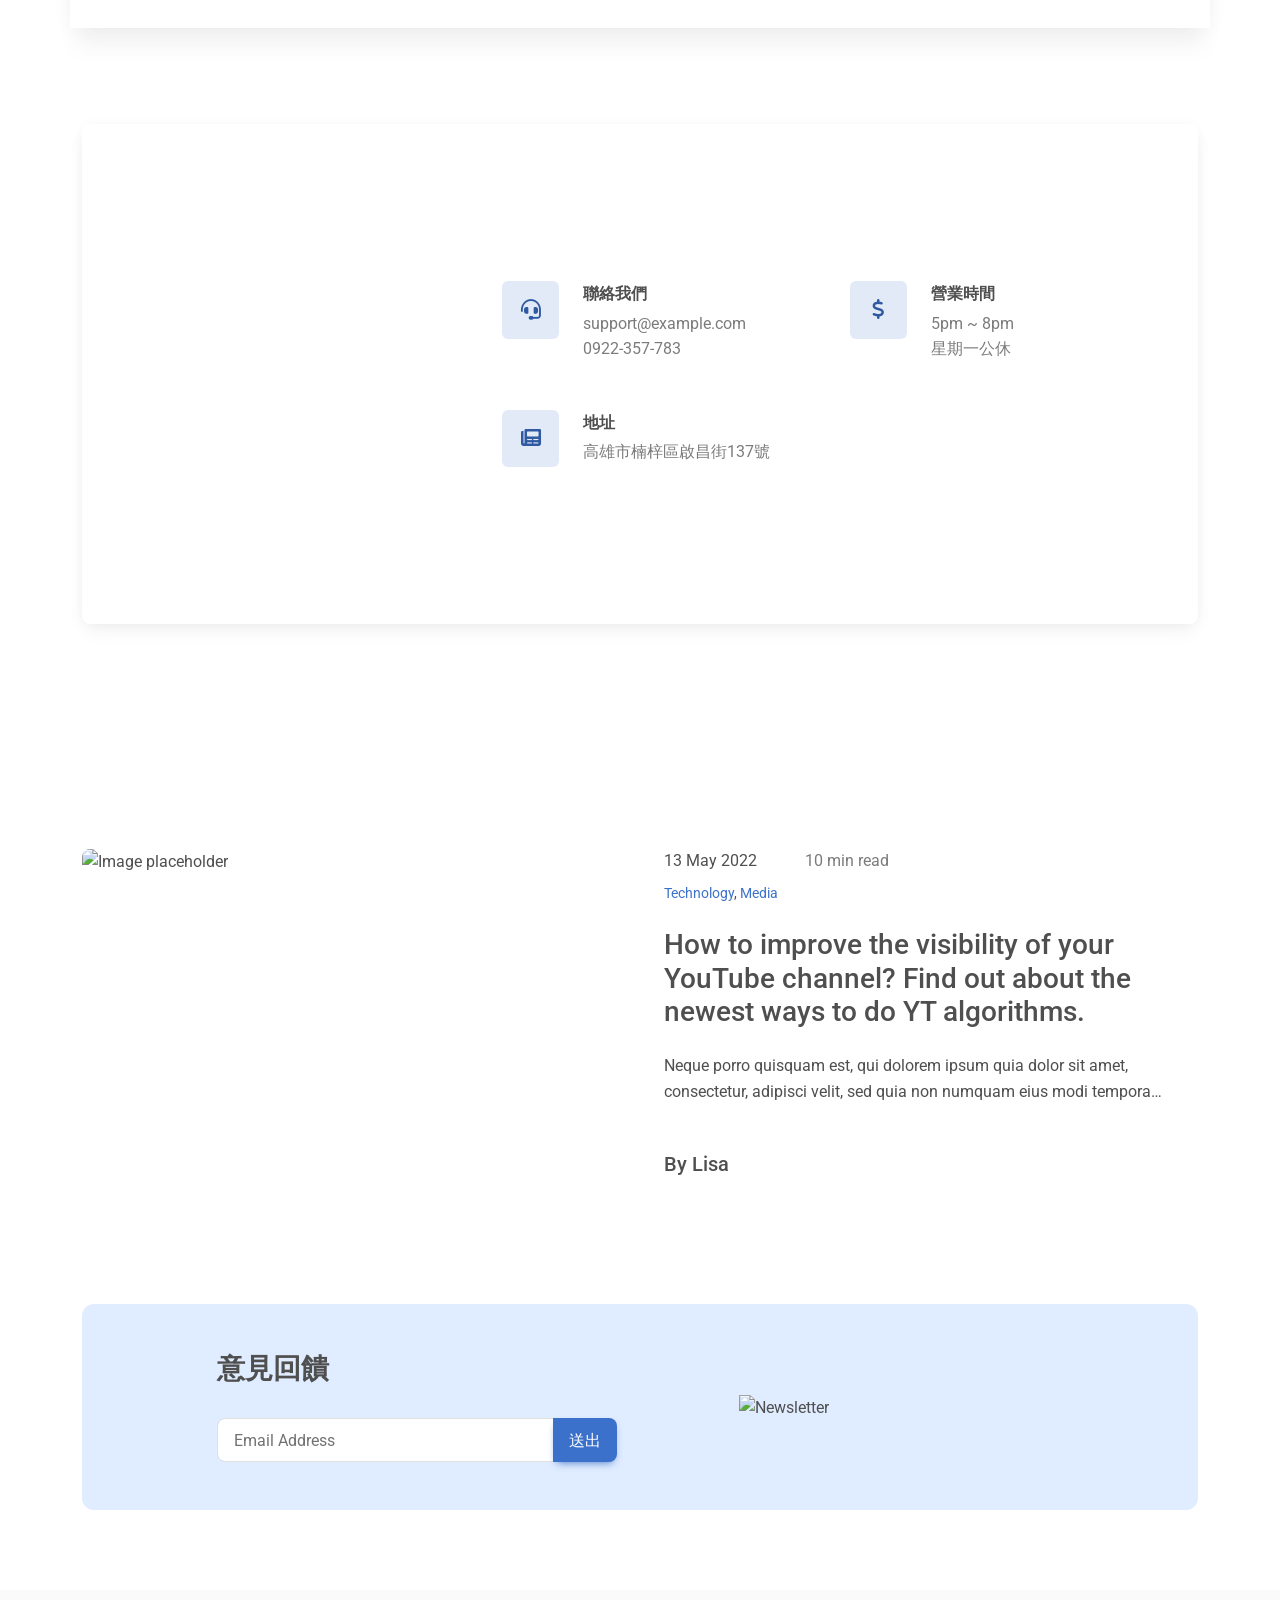
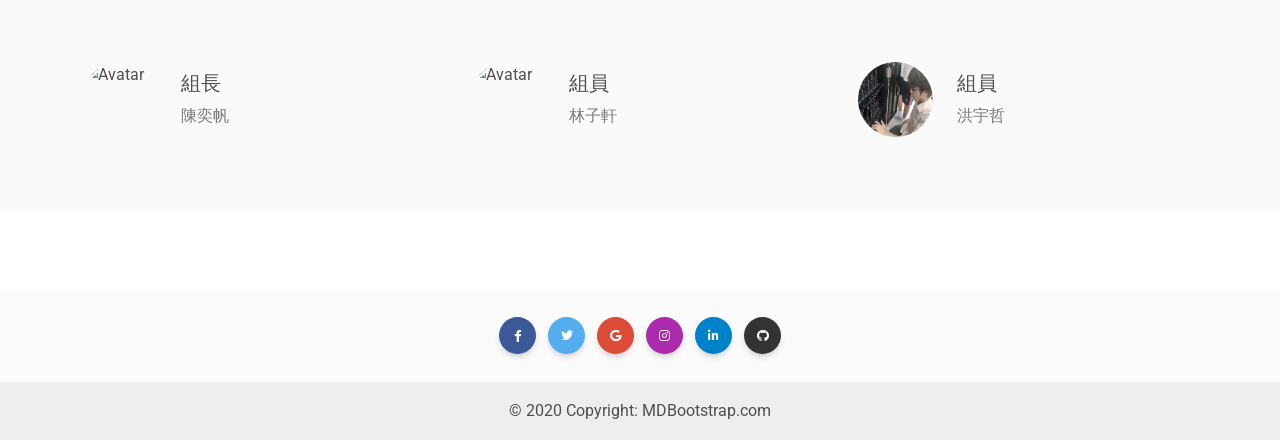
==== commit 10255672: "food 223" ====
--- a/網站114.html
+++ b/網站114.html
@@ -29,7 +29,7 @@
     <style>
 
         @import url('https://fonts.googleapis.com/css2?family=Gravitas+One&family=Yuji+Boku&display=swap');
-            body{
+        h2{
                 font-family: "Yuji Boku", serif;
             }
 
@@ -96,8 +96,8 @@
             <div class="text-white">
             <h1 class="display-1 font-weight-bold">渝辣記</h1>
 
-            <h4 class="font-weight-light mb-4">Lorem ipsum dolor sit amet, consectetur adipisicing elit.</h4>
-            <p class="lead font-weight-light mb-4 pb-2">Deleniti consequuntur, nihil voluptatem modi nobis veniam.</p>
+            <h4 class="font-weight-light mb-4"></h4>
+            <p class="lead font-weight-light mb-4 pb-2"></p>
 
             </div>
         </div>
@@ -165,7 +165,7 @@
     <!--Section: Design Block-->
     <section>
 
-        <h3 class="display-1 font-weight-bold">重慶特色菜單</h3>
+        <h2 class="display-1 font-weight-bold">重慶特色菜單</h2>
 
 
 
@@ -264,7 +264,7 @@
                     <img src="./img/IMG_3592.JPG"
                         class="img-fluid">
                     </div>
-                    <h3 class="text-center mb-5">虎皮雞爪 1507元</h3>
+                    <h3 class="text-center mb-5">虎皮雞爪 150元</h3>
                 </div>
 
                 <div class="col-lg-4 col-md-12 mb-5">
@@ -316,16 +316,6 @@
 
 
 
-    <!-- blog3 -->
-
-
-
-
-
-
-
-
-    <!-- blog3 -->
 
 
 
@@ -465,6 +455,81 @@
 
 
 
+
+
+
+
+    <!-- blog3 -->
+
+<!-- Container for demo purpose -->
+<div class="container my-5">
+
+    <!--Section: Design Block-->
+    <section class="mb-10">
+
+
+        <div class="row gx-md-5">
+            <div class="col-lg-6 mb-4 mb-lg-5 mb-lg-0">
+                <div class="bg-image hover-overlay hover-zoom rounded-5" data-mdb-ripple-init
+                    data-mdb-ripple-color="light">
+                    <img class="img-fluid rounded-5" src="https://mdbootstrap.com/img/new/blog/24.jpg"
+                        alt="Image placeholder" />
+                    <a href="#!">
+                        <div class="mask" style="background-color: rgba(255, 255, 255, 0.1)"></div>
+                    </a>
+                </div>
+            </div>
+            <div class="col-lg-6">
+                <div>
+                    <p class="mb-2"><span class="me-5">13 May 2022</span><span class="text-muted">10 min read</span></p>
+                    <p class="small mb-4">
+                        <a href="#!">Technology</a>,
+                        <a href="#!">Media</a>
+                    </p>
+                    <p class="h3 mb-4">How to improve the visibility of your YouTube channel? Find out about the newest
+                        ways
+                        to do YT algorithms.</p>
+                    <p class="text-truncate mb-4 mb-xl-5" style="
+                display: -webkit-box;
+                -webkit-line-clamp: 2;
+                -webkit-box-orient: vertical;
+                white-space: normal;
+              ">
+                        Neque porro quisquam est, qui dolorem ipsum quia dolor sit amet, consectetur, adipisci velit,
+                        sed quia
+                        non numquam eius modi tempora incidunt ut labore et dolore magnam aliquam quaerat voluptatem. Ut
+                        enim ad
+                        minima veniam, quis nostrum exercitationem ullam corporis suscipit laboriosam, nisi ut aliquid
+                        ex ea
+                        commodi consequatur?
+                    </p>
+                    <p class="h5 mb-0"><a href="#!" class="text-reset">By Lisa</a></p>
+                </div>
+            </div>
+        </div>
+    </section>
+    <!--Section: Design Block-->
+
+</div>
+<!-- Container for demo purpose -->
+
+
+
+    <!-- blog3 -->
+
+
+
+
+
+
+
+
+
+
+
+
+
+
     <!-- 意見回饋 -->
 
 
@@ -514,24 +579,6 @@
 
 
 
-
-
-
-
-
-
-
-
-
-
-
-
-
-
-
-
-
-
     <!-- 計畫成員 -->
 
 
@@ -583,8 +630,6 @@
 
 
 
-
-
     <!-- 計畫成員 -->
 
 
@@ -609,12 +654,50 @@
     <!-- 頁尾 -->
 
 
-
-
-
-
-
-<!-- 頁尾 -->
+    <footer class="bg-body-tertiary text-center">
+        <!-- Grid container -->
+        <div class="container p-4 pb-0">
+            <!-- Section: Social media -->
+            <section class="mb-4">
+                <!-- Facebook -->
+                <a data-mdb-ripple-init class="btn text-white btn-floating m-1" style="background-color: #3b5998;" href="#!"
+                    role="button"><i class="fab fa-facebook-f"></i></a>
+
+                <!-- Twitter -->
+                <a data-mdb-ripple-init class="btn text-white btn-floating m-1" style="background-color: #55acee;" href="#!"
+                    role="button"><i class="fab fa-twitter"></i></a>
+
+                <!-- Google -->
+                <a data-mdb-ripple-init class="btn text-white btn-floating m-1" style="background-color: #dd4b39;" href="#!"
+                    role="button"><i class="fab fa-google"></i></a>
+
+                <!-- Instagram -->
+                <a data-mdb-ripple-init class="btn text-white btn-floating m-1" style="background-color: #ac2bac;" href="#!"
+                    role="button"><i class="fab fa-instagram"></i></a>
+
+                <!-- Linkedin -->
+                <a data-mdb-ripple-init class="btn text-white btn-floating m-1" style="background-color: #0082ca;" href="#!"
+                    role="button"><i class="fab fa-linkedin-in"></i></a>
+                <!-- Github -->
+                <a data-mdb-ripple-init class="btn text-white btn-floating m-1" style="background-color: #333333;" href="#!"
+                    role="button"><i class="fab fa-github"></i></a>
+            </section>
+            <!-- Section: Social media -->
+        </div>
+        <!-- Grid container -->
+
+        <!-- Copyright -->
+        <div class="text-center p-3" style="background-color: rgba(0, 0, 0, 0.05);">
+            © 2020 Copyright:
+            <a class="text-body" href="https://mdbootstrap.com/">MDBootstrap.com</a>
+        </div>
+        <!-- Copyright -->
+    </footer>
+
+
+
+
+    <!-- 頁尾 -->
 
 
 
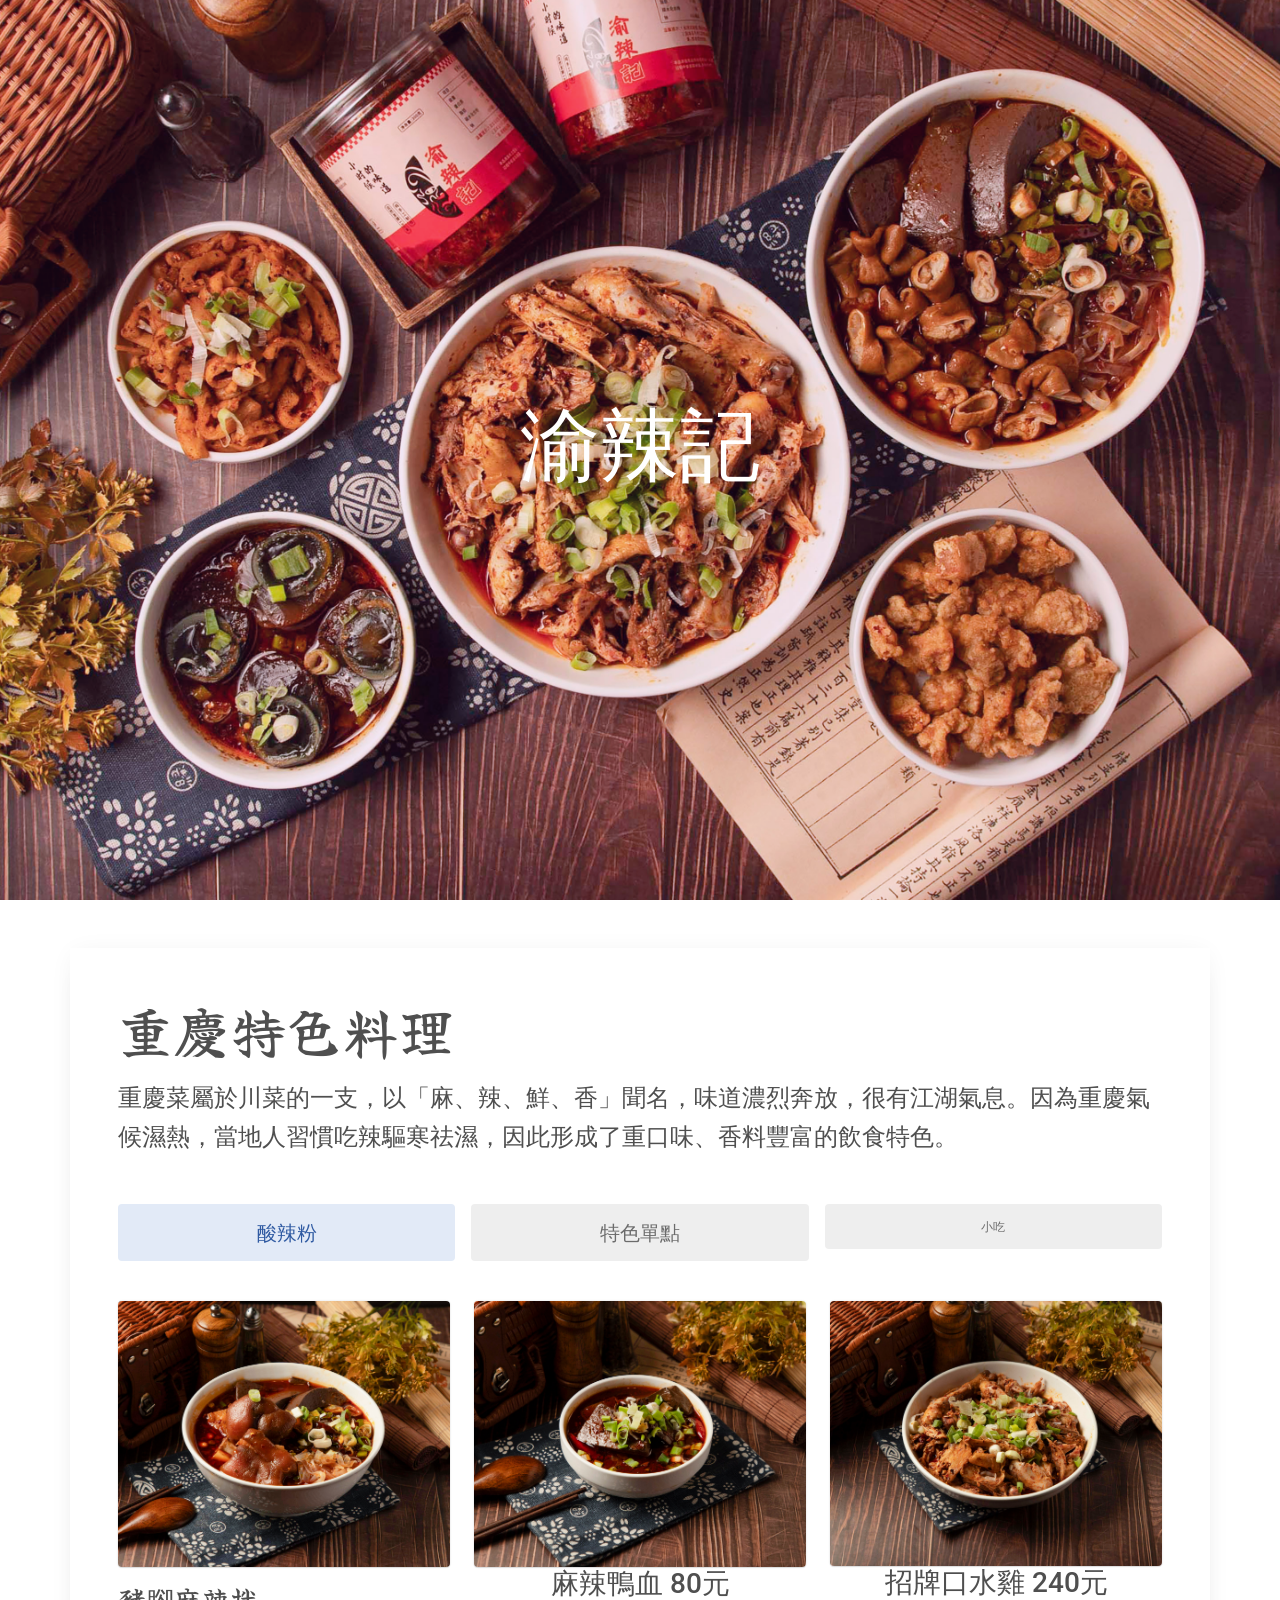
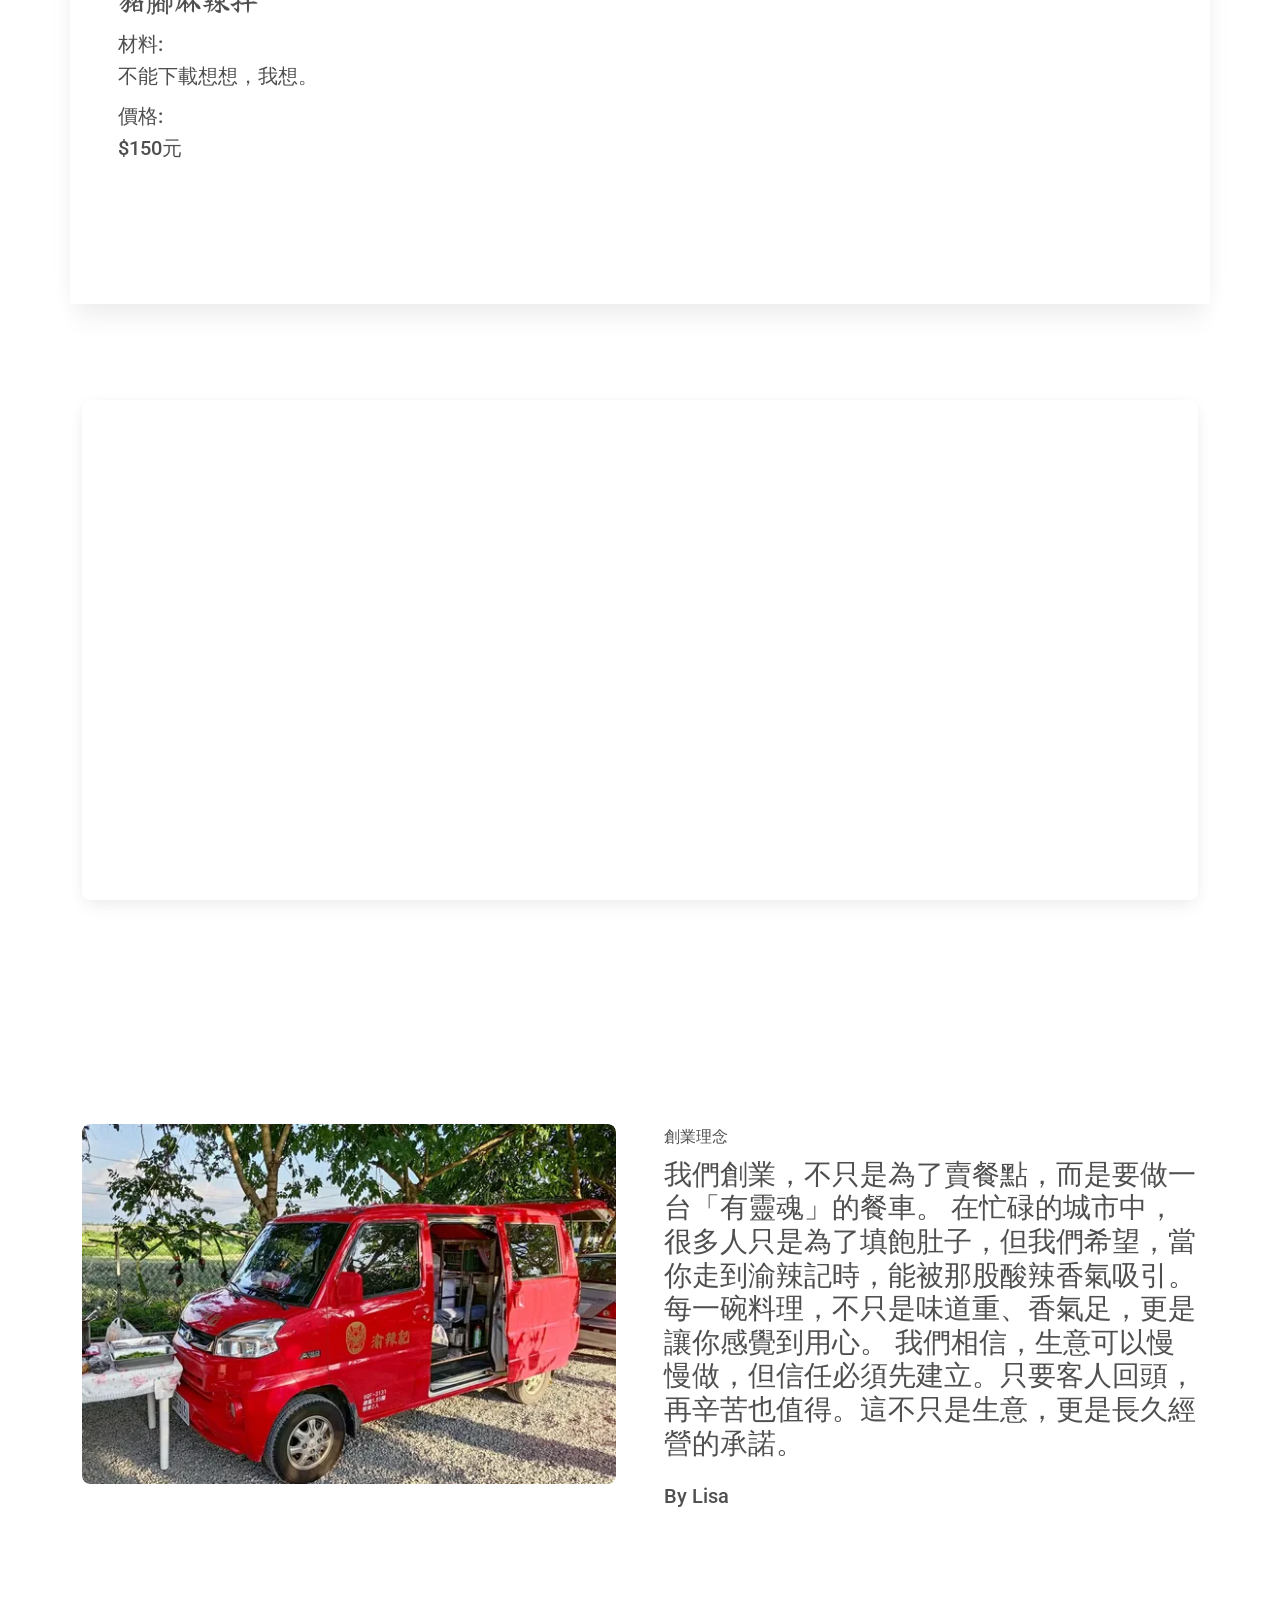
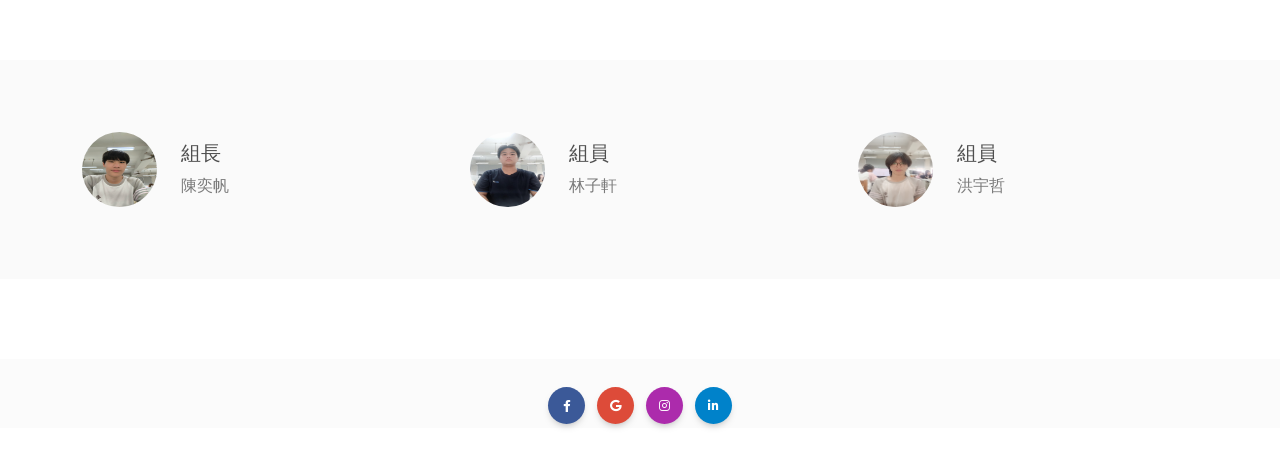
==== commit 656b1113: "food 32" ====
--- a/網站114.html
+++ b/網站114.html
@@ -165,124 +165,142 @@
     <!--Section: Design Block-->
     <section>
 
-        <h2 class="display-1 font-weight-bold">重慶特色菜單</h2>
+        <h2 class="display-4 font-weight-bold mb-3">重慶特色料理</h2>
+        <p class="h4 lh-base mb-5">重慶菜屬於川菜的一支，以「麻、辣、鮮、香」聞名，味道濃烈奔放，很有江湖氣息。因為重慶氣候濕熱，當地人習慣吃辣驅寒祛濕，因此形成了重口味、香料豐富的飲食特色。</p>
 
 
 
         <div class="row">
-        <div class="col-12">
-
-            <!-- Pills navs -->
-            <ul class="nav nav-pills nav-justified mb-3 mx-n2 mt-n2" id="issuesTabs" role="tablist">
-            <li class="nav-item" role="presentation">
-                <a class="nav-link active" id="construction-tab" data-mdb-pill-init href="#construction" role="tab"
-                aria-controls="construction" aria-selected="true">酸辣粉</a>
-
-            </li>
-            <li class="nav-item" role="presentation">
-                <a class="nav-link" id="painting-tab" data-mdb-pill-init href="#painting" role="tab"
-                aria-controls="painting" aria-selected="false">特色單點</a>
-            </li>
-            <li class="nav-item" role="presentation">
-                <a class="nav-link" id="architecture-tab" data-mdb-pill-init href="#architecture" role="tab"
-                aria-controls="architecture" aria-selected="false">小吃</a>
-            </li>
-            </ul>
-            <!-- Pills navs -->
-
-            <!-- Pills content -->
-            <div class="tab-content pt-3" id="servicesContent">
-            <div class="tab-pane fade show active" id="construction" role="tabpanel" aria-labelledby="construction-tab">
-
-                <div class="row">
-                <div class="col-lg-4 col-md-6 mb-5">
-                    <div class="bg-image hover-zoom shadow-1-strong rounded">
-                    <img src="./img/重慶酸辣粉丨豬腳麻辣拌.jpg"
-                        class="img-fluid">
+            <div class="col-12">
+
+                <!-- Pills navs -->
+                <ul class="nav nav-pills nav-justified mb-3 mx-n2 mt-n2" id="issuesTabs" role="tablist">
+                <li class="nav-item" role="presentation">
+                    <a class="nav-link active" id="construction-tab" data-mdb-pill-init href="#construction" role="tab" aria-controls="construction" aria-selected="true">
+                        <span class="h5">酸辣粉</span>
+                    </a>
+
+                </li>
+                <li class="nav-item" role="presentation">
+                    <a class="nav-link" id="painting-tab" data-mdb-pill-init href="#painting" role="tab" aria-controls="painting" aria-selected="false">
+                        <span class="h5">特色單點</span>
+                    </a>
+                </li>
+                <li class="nav-item" role="presentation">
+                    <a class="nav-link" id="architecture-tab" data-mdb-pill-init href="#architecture" role="tab"
+                    aria-controls="architecture" aria-selected="false">小吃</a>
+                </li>
+                </ul>
+                <!-- Pills navs -->
+
+                <!-- Pills content -->
+                <div class="tab-content pt-3" id="servicesContent">
+
+
+                    <div class="tab-pane fade show active" id="construction" role="tabpanel" aria-labelledby="construction-tab">
+
+                        <div class="row">
+
+                            <div class="col-lg-4 col-md-6 mb-5">
+                                <div class="bg-image hover-zoom shadow-1-strong rounded">
+                                    <img src="./img/重慶酸辣粉丨豬腳麻辣拌.jpg" class="img-fluid">
+                                </div>
+                                <h2 class="h3 my-3">豬腳麻辣拌</h2>
+                                <p class="h5 mb-2">材料:</p>
+                                <p class="h5 mb-3">不能下載想想，我想。</p>
+                                <p class="h5 mb-2">價格:</p>
+                                <p class="h5 mb-5">$150元</p>
+                            </div>
+
+
+                            <div class="col-lg-4 col-md-6 mb-5">
+                                <div class="bg-image hover-zoom shadow-1-strong rounded">
+                                <img src="./img/重慶酸辣粉丨麻辣鴨血(A).jpg"
+                                    class="img-fluid">
+                                </div>
+                                <h3 class="text-center mb-5">麻辣鴨血 80元</h3>
+                            </div>
+
+
+                            <div class="col-lg-4 col-md-12 mb-5">
+                                <div class="bg-image hover-zoom shadow-1-strong rounded">
+                                <img src="./img/重慶酸辣粉丨招牌口水雞.jpg"
+                                    class="img-fluid">
+                                </div>
+                                <h3 class="text-center mb-5">招牌口水雞 240元</h3>
+                            </div>
+                        </div>
+
                     </div>
-                    <h3 class="text-center mb-5">豬腳麻辣拌 150元</h3>
+
+
+                    <div class="tab-pane fade" id="painting" role="tabpanel" aria-labelledby="painting-tab">
+
+                        <div class="row">
+                            <div class="col-lg-4 col-md-12 mb-5">
+                            <div class="bg-image hover-zoom shadow-1-strong rounded">
+                            <img src="./img/IMG_靈魂之汁.JPG"
+                                class="img-fluid">
+                            </div>
+                            <h3 class="text-center mb-5">手工辣醬 150元</h3>
+                        </div>
+                        <div class="col-lg-4 col-md-6 mb-5">
+                            <div class="bg-image hover-zoom shadow-1-strong rounded">
+                            <img src="./img/辣粉.JPG"
+                                class="img-fluid">
+                            </div>
+                            <h3 class="text-center mb-5">干碟子 100元</h3>
+                        </div>
+                        <div class="col-lg-4 col-md-12 mb-5">
+                            <div class="bg-image hover-zoom shadow-1-strong rounded">
+                            <img src="./img/麻辣皮但.jpg"
+                                class="img-fluid">
+                            </div>
+                            <h3 class="text-center mb-5">麻辣皮蛋 50元</h3>
+                        </div>
+
+                        </div>
+
+
+                    </div>
+
+
+                    <div class="tab-pane fade" id="architecture" role="tabpanel" aria-labelledby="architecture-tab">
+
+                        <div class="row">
+                        <div class="col-lg-4 col-md-12 mb-5">
+                            <div class="bg-image hover-zoom shadow-1-strong rounded">
+                            <img src="./img/小酥肉.JPG"
+                                class="img-fluid">
+                            </div>
+                            <h3 class="text-center mb-5">小酥肉 260元</h3>
+                        </div>
+                        <div class="col-lg-4 col-md-6 mb-5">
+                            <div class="bg-image hover-zoom shadow-1-strong rounded">
+                            <img src="./img/IMG_3592.JPG"
+                                class="img-fluid">
+                            </div>
+                            <h3 class="text-center mb-5">虎皮雞爪 150元</h3>
+                        </div>
+
+                        <div class="col-lg-4 col-md-12 mb-5">
+                            <div class="bg-image hover-zoom shadow-1-strong rounded">
+                            <img src="./img/IMG_3561.JPG"
+                                class="img-fluid">
+                            </div>
+                            <h3 class="text-center mb-5">香腸(一斤) 350元</h3>
+                        </div>
+
+
+                        </div>
+
+                    </div>
+
+
                 </div>
-                <div class="col-lg-4 col-md-6 mb-5">
-                    <div class="bg-image hover-zoom shadow-1-strong rounded">
-                    <img src="./img/重慶酸辣粉丨麻辣鴨血(A).jpg"
-                        class="img-fluid">
-                    </div>
-                    <h3 class="text-center mb-5">麻辣鴨血 80元</h3>
-                    </div>
-                <div class="col-lg-4 col-md-12 mb-5">
-                    <div class="bg-image hover-zoom shadow-1-strong rounded">
-                    <img src="./img/重慶酸辣粉丨招牌口水雞.jpg"
-                        class="img-fluid">
-                    </div>
-                    <h3 class="text-center mb-5">招牌口水雞 240元</h3>
-                </div>
-
-                </div>
-
-            </div>
-            <div class="tab-pane fade" id="painting" role="tabpanel" aria-labelledby="painting-tab">
-
-                  <div class="row">
-                    <div class="col-lg-4 col-md-12 mb-5">
-                    <div class="bg-image hover-zoom shadow-1-strong rounded">
-                    <img src="./img/IMG_靈魂之汁.JPG"
-                        class="img-fluid">
-                    </div>
-                    <h3 class="text-center mb-5">手工辣醬 150元</h3>
-                </div>
-                <div class="col-lg-4 col-md-6 mb-5">
-                    <div class="bg-image hover-zoom shadow-1-strong rounded">
-                    <img src="./img/辣粉.JPG"
-                        class="img-fluid">
-                    </div>
-                    <h3 class="text-center mb-5">干碟子 100元</h3>
-                </div>
-                <div class="col-lg-4 col-md-12 mb-5">
-                    <div class="bg-image hover-zoom shadow-1-strong rounded">
-                    <img src="./img/麻辣皮但.jpg"
-                        class="img-fluid">
-                    </div>
-                    <h3 class="text-center mb-5">麻辣皮蛋 50元</h3>
-                </div>
-
-                </div>
-
-
-            </div>
-            <div class="tab-pane fade" id="architecture" role="tabpanel" aria-labelledby="architecture-tab">
-
-                  <div class="row">
-                <div class="col-lg-4 col-md-12 mb-5">
-                    <div class="bg-image hover-zoom shadow-1-strong rounded">
-                    <img src="./img/小酥肉.JPG"
-                        class="img-fluid">
-                    </div>
-                    <h3 class="text-center mb-5">小酥肉 260元</h3>
-                </div>
-                <div class="col-lg-4 col-md-6 mb-5">
-                    <div class="bg-image hover-zoom shadow-1-strong rounded">
-                    <img src="./img/IMG_3592.JPG"
-                        class="img-fluid">
-                    </div>
-                    <h3 class="text-center mb-5">虎皮雞爪 150元</h3>
-                </div>
-
-                <div class="col-lg-4 col-md-12 mb-5">
-                    <div class="bg-image hover-zoom shadow-1-strong rounded">
-                    <img src="./img/IMG_3561.JPG"
-                        class="img-fluid">
-                    </div>
-                    <h3 class="text-center mb-5">香腸(一斤) 350元</h3>
-                </div>
-
-
-                </div>
-
-            </div>
-            </div>
-            <!-- Pills content -->
-
-        </div>
+                <!-- Pills content -->
+
+            </div>
         </div>
 
     </section>
@@ -372,61 +390,7 @@
                         ></iframe>
             </div>
             </div>
-            <div class="col-lg-8">
-            <div class="card-body py-5 px-md-5">
-                <div class="row gx-lg-5">
-                <div class="col-md-6 mb-5">
-                    <div class="d-flex align-items-start">
-                    <div class="flex-shrink-0">
-                        <div class="p-3 badge-primary rounded-4">
-                        <i class="fas fa-headset fa-lg fa-fw"></i>
-                        </div>
-                    </div>
-                    <div class="flex-grow-1 ms-4">
-                        <p class="fw-bold mb-1">聯絡我們</p>
-                        <p class="text-muted mb-0">support@example.com</p>
-                        <p class="text-muted mb-0">0922-357-783</p>
-                    </div>
-                    </div>
-                </div>
-
-                <div class="col-md-6 mb-5">
-                    <div class="d-flex align-items-start">
-                    <div class="flex-shrink-0">
-                        <div class="p-3 badge-primary rounded-4">
-                        <i
-                            class="fas fa-dollar-sign fa-lg fa-fw"
-                            ></i>
-                        </div>
-                    </div>
-                    <div class="flex-grow-1 ms-4">
-                        <p class="fw-bold mb-1">營業時間</p>
-                        <p class="text-muted mb-0">5pm ~ 8pm</p>
-                        <p class="text-muted mb-0">星期一公休</p>
-                    </div>
-                    </div>
-                </div>
-
-                <div class="col-md-6">
-                    <div class="d-flex align-items-start">
-                    <div class="flex-shrink-0">
-                        <div class="p-3 badge-primary rounded-4">
-                        <i
-                            class="fas fa-newspaper fa-lg fa-fw"
-                            ></i>
-                        </div>
-                    </div>
-                    <div class="flex-grow-1 ms-4">
-                        <p class="fw-bold mb-1">地址</p>
-                        <p class="text-muted mb-0">高雄市楠梓區啟昌街137號</p>
-                    </div>
-                    </div>
-                </div>
-
-
-                </div>
-            </div>
-            </div>
+
         </div>
         </div>
     </section>
@@ -472,7 +436,7 @@
             <div class="col-lg-6 mb-4 mb-lg-5 mb-lg-0">
                 <div class="bg-image hover-overlay hover-zoom rounded-5" data-mdb-ripple-init
                     data-mdb-ripple-color="light">
-                    <img class="img-fluid rounded-5" src="https://mdbootstrap.com/img/new/blog/24.jpg"
+                    <img class="img-fluid rounded-5" src="./img/渝辣記車車.webp"
                         alt="Image placeholder" />
                     <a href="#!">
                         <div class="mask" style="background-color: rgba(255, 255, 255, 0.1)"></div>
@@ -481,28 +445,14 @@
             </div>
             <div class="col-lg-6">
                 <div>
-                    <p class="mb-2"><span class="me-5">13 May 2022</span><span class="text-muted">10 min read</span></p>
-                    <p class="small mb-4">
-                        <a href="#!">Technology</a>,
-                        <a href="#!">Media</a>
-                    </p>
-                    <p class="h3 mb-4">How to improve the visibility of your YouTube channel? Find out about the newest
-                        ways
-                        to do YT algorithms.</p>
-                    <p class="text-truncate mb-4 mb-xl-5" style="
-                display: -webkit-box;
-                -webkit-line-clamp: 2;
-                -webkit-box-orient: vertical;
-                white-space: normal;
-              ">
-                        Neque porro quisquam est, qui dolorem ipsum quia dolor sit amet, consectetur, adipisci velit,
-                        sed quia
-                        non numquam eius modi tempora incidunt ut labore et dolore magnam aliquam quaerat voluptatem. Ut
-                        enim ad
-                        minima veniam, quis nostrum exercitationem ullam corporis suscipit laboriosam, nisi ut aliquid
-                        ex ea
-                        commodi consequatur?
-                    </p>
+                    <p class="mb-2"><span class="me-5">創業理念</span></p>
+
+                    <p class="h3 mb-4">我們創業，不只是為了賣餐點，而是要做一台「有靈魂」的餐車。
+
+                    在忙碌的城市中，很多人只是為了填飽肚子，但我們希望，當你走到渝辣記時，能被那股酸辣香氣吸引。每一碗料理，不只是味道重、香氣足，更是讓你感覺到用心。
+
+                    我們相信，生意可以慢慢做，但信任必須先建立。只要客人回頭，再辛苦也值得。這不只是生意，更是長久經營的承諾。</p>
+
                     <p class="h5 mb-0"><a href="#!" class="text-reset">By Lisa</a></p>
                 </div>
             </div>
@@ -528,41 +478,6 @@
 
 
 
-
-
-    <!-- 意見回饋 -->
-
-
-    <!-- Container for demo purpose -->
-    <div class="container my-5">
-
-    <!--Section: Design Block-->
-    <section class="mb-8">
-        <div class="container py-5 px-4 px-xl-5 rounded-6" style="background-color: #e0ecff;">
-        <div class="row align-items-center justify-content-center">
-            <div class="col-md-11 col-lg-7 col-xl-5 order-2 order-lg-1 text-center text-lg-start">
-            <h3 class="fw-bold mb-4 pb-3 pb-lg-2">意見回饋</h3>
-            <div class="input-group input-group-lg mx-auto mx-lg-0" style="max-width: 400px;">
-                <input type="text" class="form-control" placeholder="Email Address" aria-label="Email Address"
-                aria-describedby="button-addon3n" />
-                <button class="btn btn-primary" type="submit" id="button-addon3n">
-                送出
-                </button>
-            </div>
-            </div>
-            <div class="col-md-6 col-lg-5 col-xl-4 offset-xl-1 order-1 order-lg-2 mb-4 mb-lg-0 pb-2 pb-lg-0">
-            <img class="w-100" src="https://mdbootstrap.com/img/new/illustrations/004.svg" alt="Newsletter">
-            </div>
-        </div>
-        </div>
-    </section>
-    <!--Section: Design Block-->
-
-    </div>
-    <!-- Container for demo purpose -->
-
-
-    <!-- 意見回饋 -->
 
 
 
@@ -590,7 +505,7 @@
         <div class="row gx-lg-5">
         <div class="col-lg-4 mb-4 mb-lg-0">
             <div class="d-flex align-items-center mb-4">
-            <img src="https://mdbootstrap.com/img/new/avatars/23.jpg" class="rounded-circle"
+            <img src="./img/27.jpg" class="rounded-circle"
                 style="width: 75px; height: 75px" alt="Avatar" />
             <div class="ps-4">
                 <p class="h5">組長</p>
@@ -601,7 +516,7 @@
         </div>
         <div class="col-lg-4 mb-4 mb-lg-0">
             <div class="d-flex align-items-center mb-4">
-            <img src="https://mdbootstrap.com/img/new/avatars/22.jpg" class="rounded-circle"
+            <img src="./img/21.jpg" class="rounded-circle"
                 style="width: 75px; height: 75px" alt="Avatar" />
             <div class="ps-4">
                 <p class="h5">組員</p>
@@ -614,7 +529,7 @@
         </div>
         <div class="col-lg-4">
             <div class="d-flex align-items-center mb-4">
-            <img src="./img/搭搭.jpg" class="rounded-circle"
+            <img src="./img/242.jpg" class="rounded-circle"
                 style="width: 75px; height: 75px" alt="Avatar" />
             <div class="ps-4">
                 <p class="h5">組員</p>
@@ -663,9 +578,8 @@
                 <a data-mdb-ripple-init class="btn text-white btn-floating m-1" style="background-color: #3b5998;" href="#!"
                     role="button"><i class="fab fa-facebook-f"></i></a>
 
-                <!-- Twitter -->
-                <a data-mdb-ripple-init class="btn text-white btn-floating m-1" style="background-color: #55acee;" href="#!"
-                    role="button"><i class="fab fa-twitter"></i></a>
+
+
 
                 <!-- Google -->
                 <a data-mdb-ripple-init class="btn text-white btn-floating m-1" style="background-color: #dd4b39;" href="#!"
@@ -678,20 +592,14 @@
                 <!-- Linkedin -->
                 <a data-mdb-ripple-init class="btn text-white btn-floating m-1" style="background-color: #0082ca;" href="#!"
                     role="button"><i class="fab fa-linkedin-in"></i></a>
-                <!-- Github -->
-                <a data-mdb-ripple-init class="btn text-white btn-floating m-1" style="background-color: #333333;" href="#!"
-                    role="button"><i class="fab fa-github"></i></a>
+
+
             </section>
             <!-- Section: Social media -->
         </div>
         <!-- Grid container -->
 
-        <!-- Copyright -->
-        <div class="text-center p-3" style="background-color: rgba(0, 0, 0, 0.05);">
-            © 2020 Copyright:
-            <a class="text-body" href="https://mdbootstrap.com/">MDBootstrap.com</a>
-        </div>
-        <!-- Copyright -->
+
     </footer>
 
 
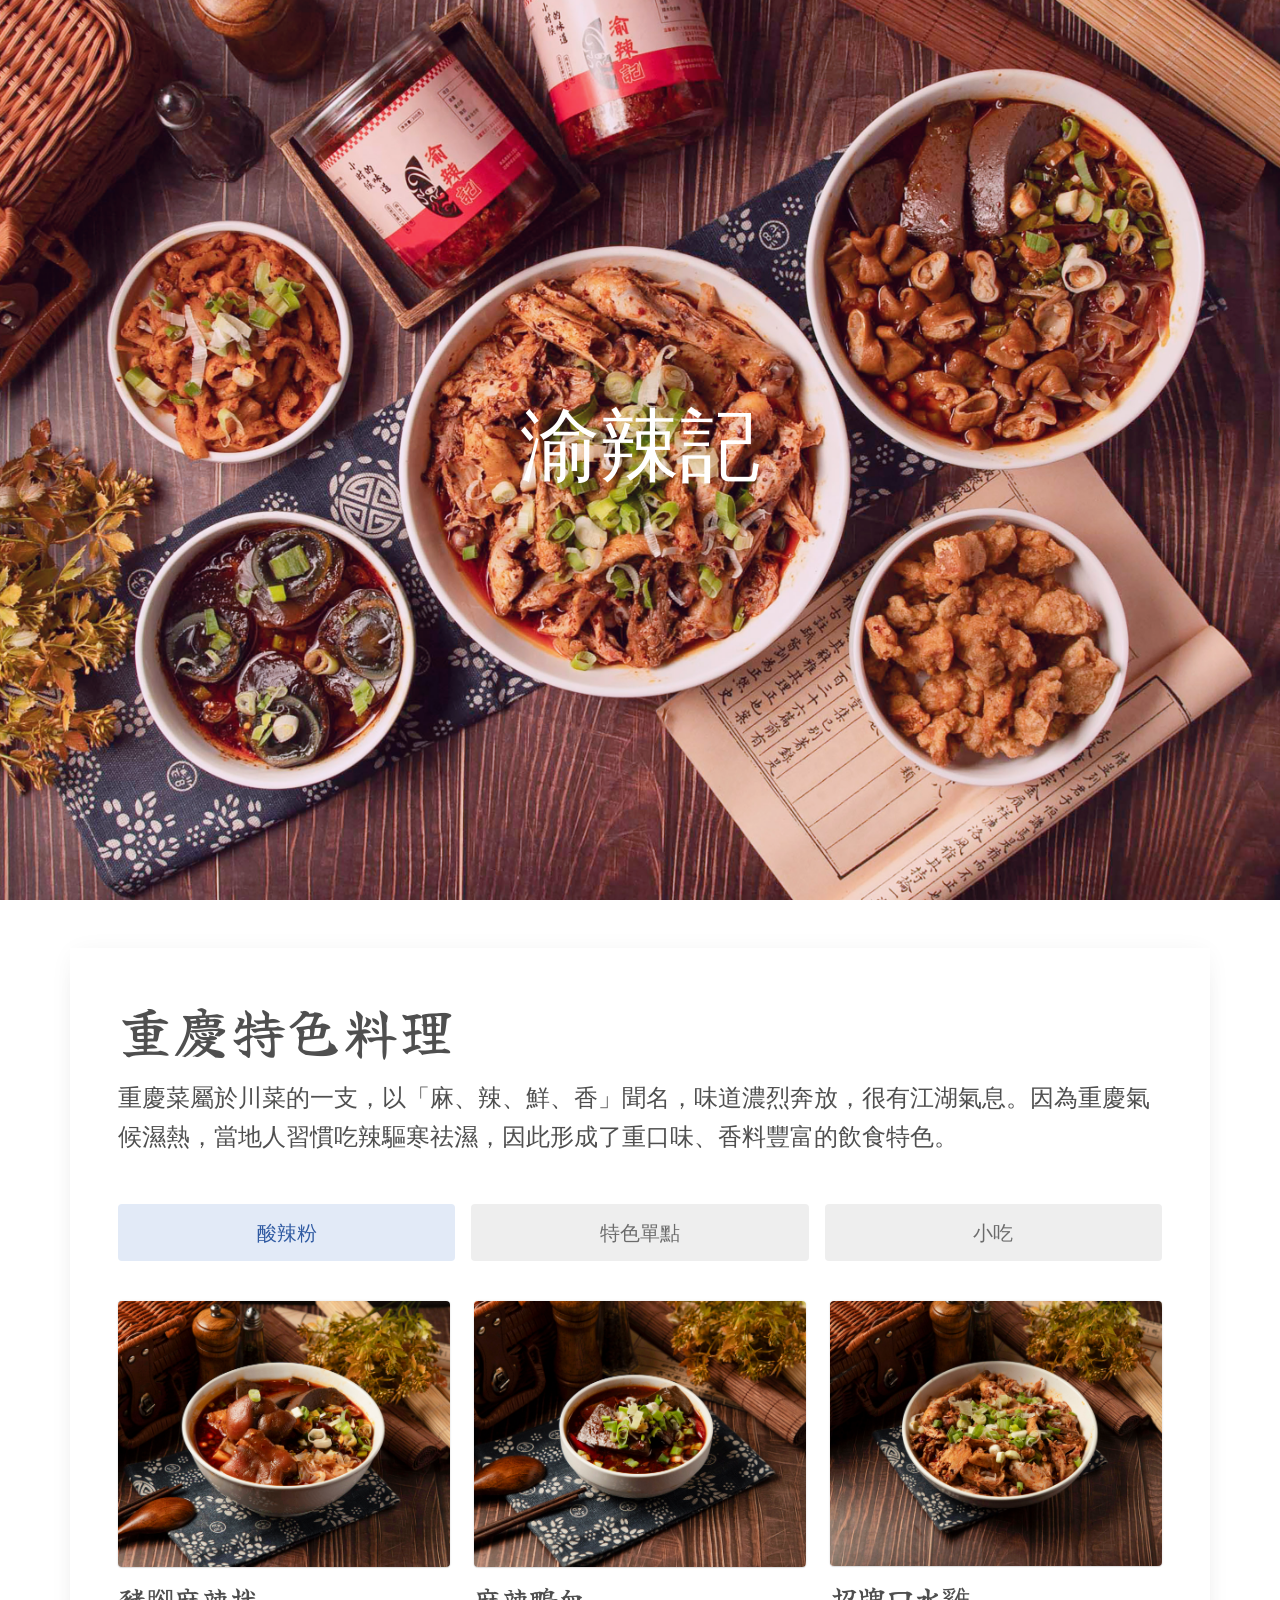
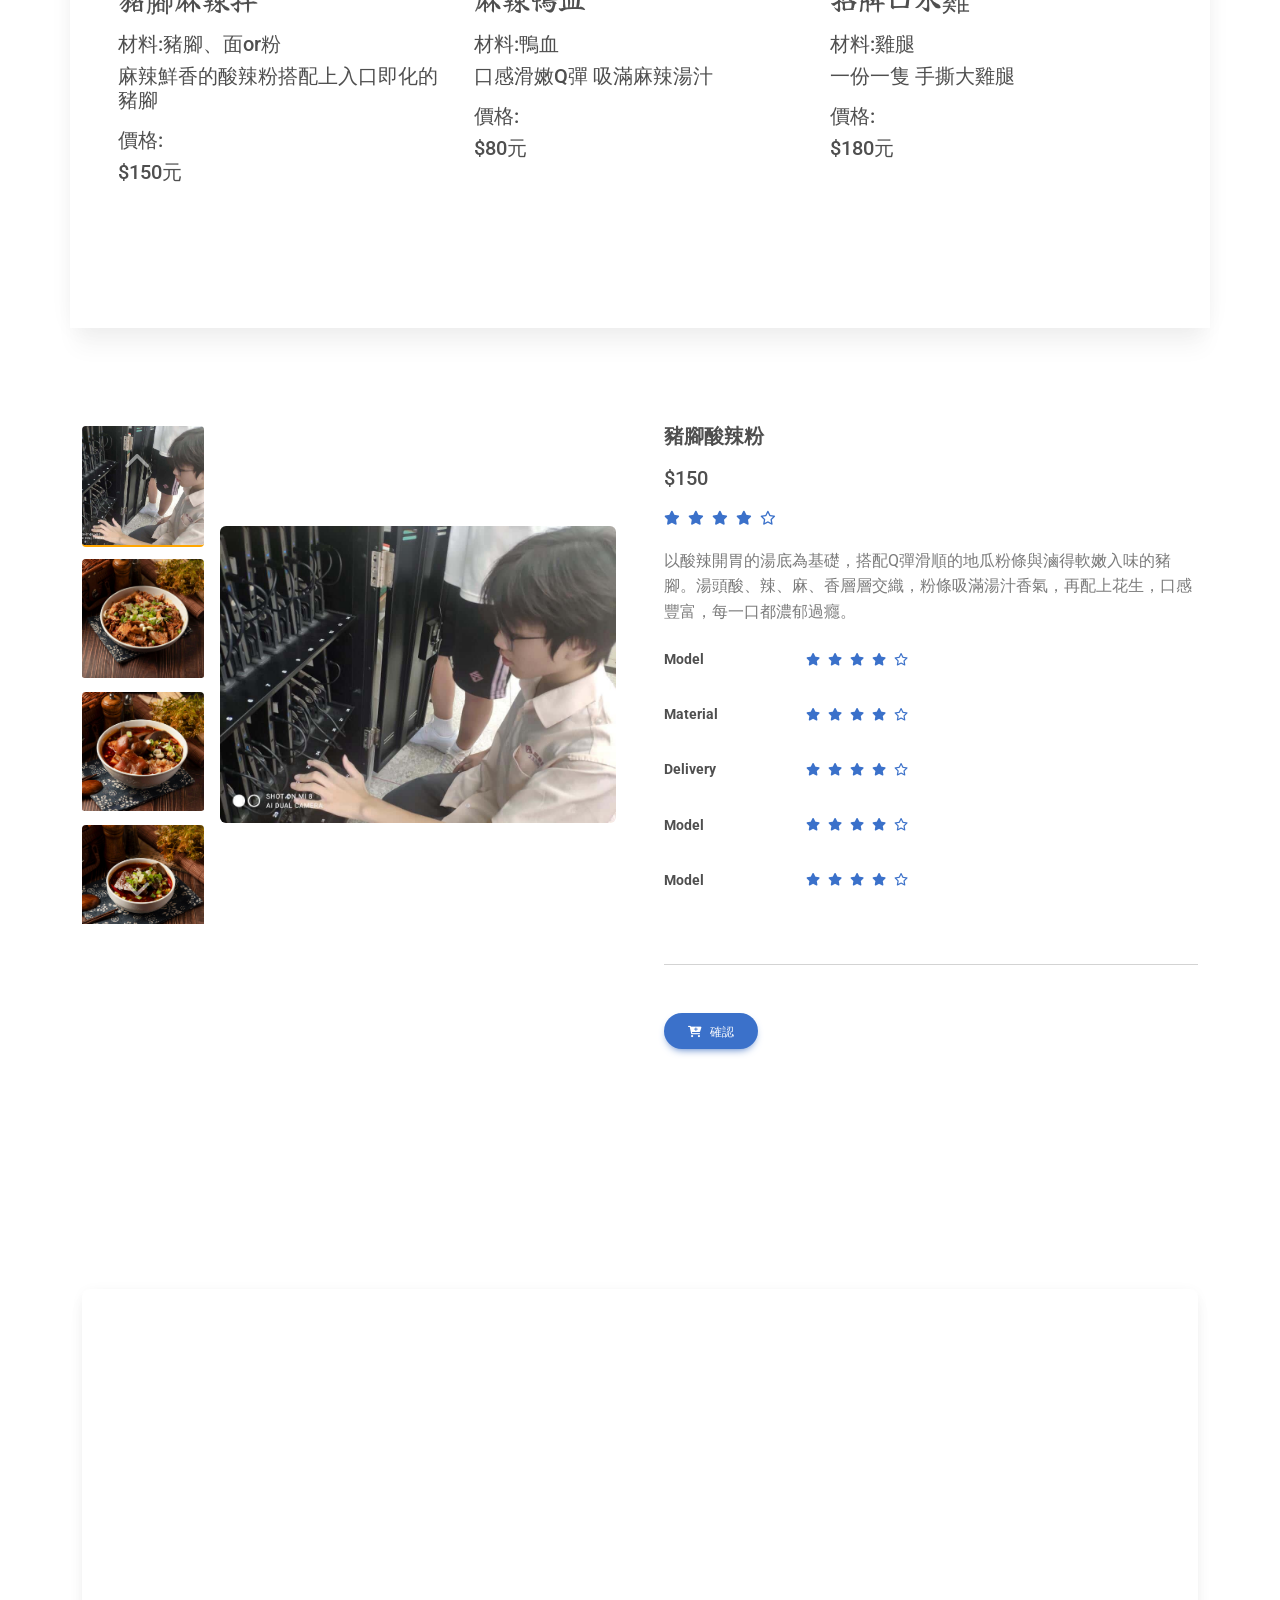
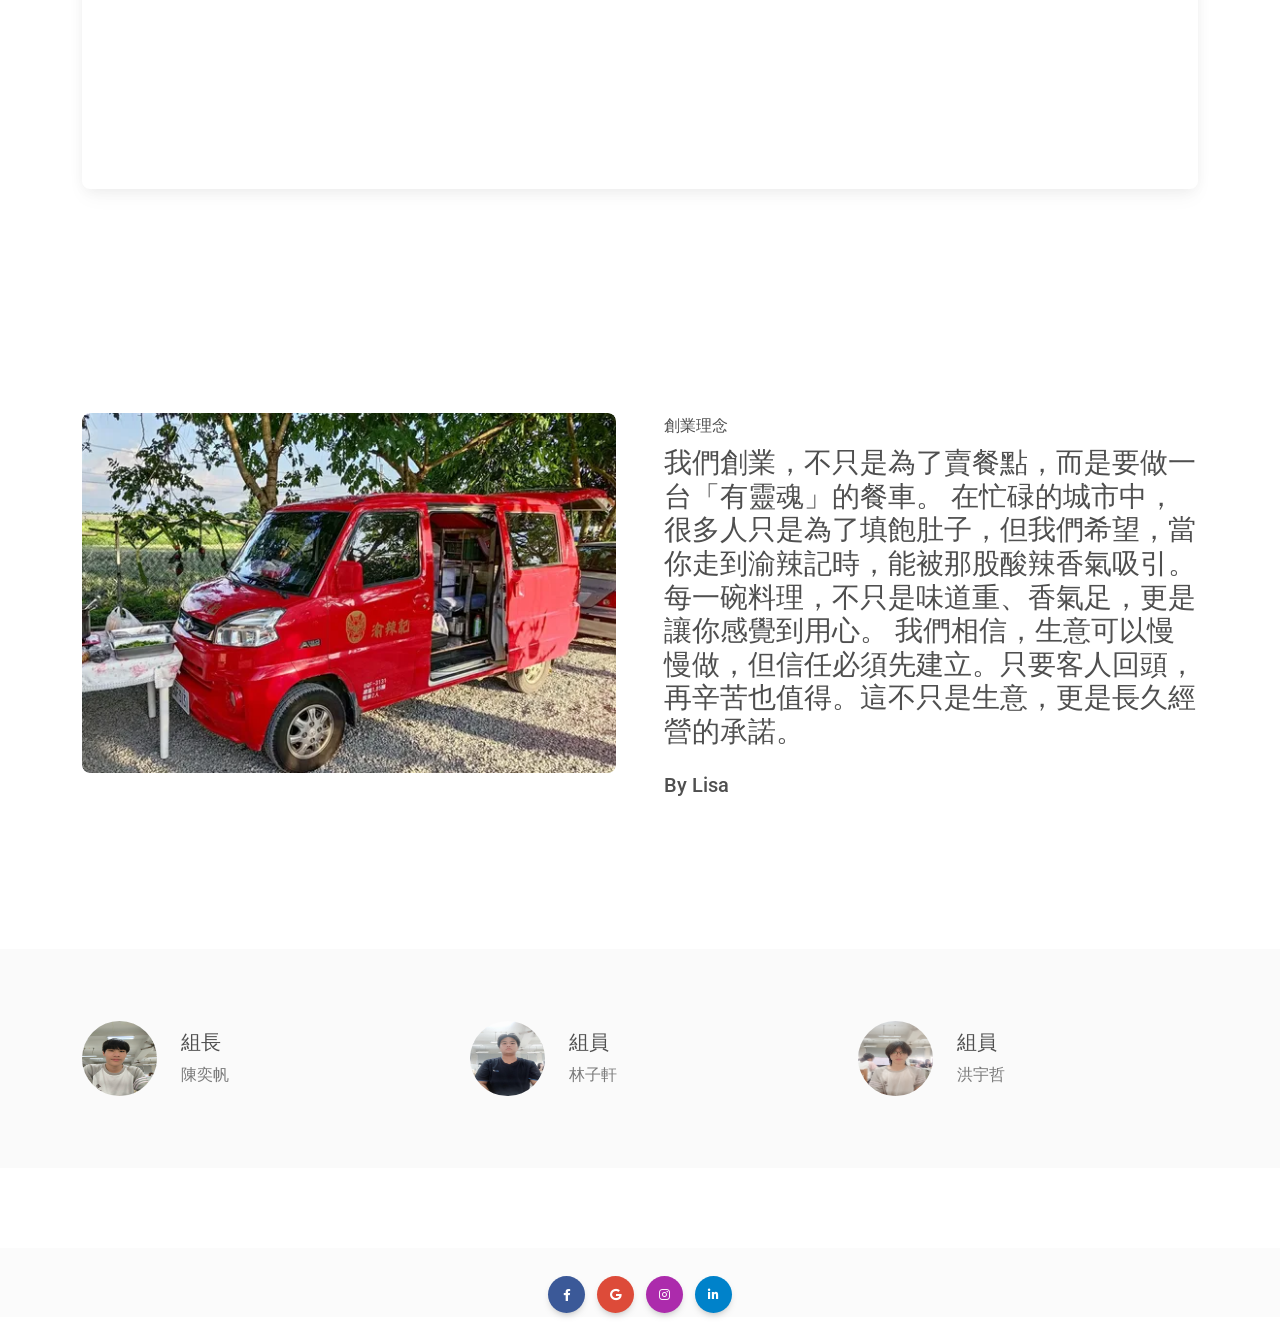
==== commit 700919a0: "food39" ====
--- a/網站114.html
+++ b/網站114.html
@@ -188,7 +188,7 @@
                 </li>
                 <li class="nav-item" role="presentation">
                     <a class="nav-link" id="architecture-tab" data-mdb-pill-init href="#architecture" role="tab"
-                    aria-controls="architecture" aria-selected="false">小吃</a>
+                    aria-controls="architecture" aria-selected="false"><span class="h5">小吃</span></a>
                 </li>
                 </ul>
                 <!-- Pills navs -->
@@ -206,8 +206,8 @@
                                     <img src="./img/重慶酸辣粉丨豬腳麻辣拌.jpg" class="img-fluid">
                                 </div>
                                 <h2 class="h3 my-3">豬腳麻辣拌</h2>
-                                <p class="h5 mb-2">材料:</p>
-                                <p class="h5 mb-3">不能下載想想，我想。</p>
+                                <p class="h5 mb-2">材料:豬腳、面or粉</p>
+                                <p class="h5 mb-3">麻辣鮮香的酸辣粉搭配上入口即化的豬腳</p>
                                 <p class="h5 mb-2">價格:</p>
                                 <p class="h5 mb-5">$150元</p>
                             </div>
@@ -218,7 +218,11 @@
                                 <img src="./img/重慶酸辣粉丨麻辣鴨血(A).jpg"
                                     class="img-fluid">
                                 </div>
-                                <h3 class="text-center mb-5">麻辣鴨血 80元</h3>
+                                <h2 class="h3 my-3">麻辣鴨血</h2>
+                                <p class="h5 mb-2">材料:鴨血</p>
+                                <p class="h5 mb-3">口感滑嫩Q彈 吸滿麻辣湯汁</p>
+                                <p class="h5 mb-2">價格:</p>
+                                <p class="h5 mb-5">$80元</p>
                             </div>
 
 
@@ -227,7 +231,11 @@
                                 <img src="./img/重慶酸辣粉丨招牌口水雞.jpg"
                                     class="img-fluid">
                                 </div>
-                                <h3 class="text-center mb-5">招牌口水雞 240元</h3>
+                                 <h2 class="h3 my-3">招牌口水雞</h2>
+                                <p class="h5 mb-2">材料:雞腿</p>
+                                <p class="h5 mb-3">一份一隻 手撕大雞腿</p>
+                                <p class="h5 mb-2">價格:</p>
+                                <p class="h5 mb-5">$180元</p>
                             </div>
                         </div>
 
@@ -242,21 +250,33 @@
                             <img src="./img/IMG_靈魂之汁.JPG"
                                 class="img-fluid">
                             </div>
-                            <h3 class="text-center mb-5">手工辣醬 150元</h3>
+                             <h2 class="h3 my-3">手工辣醬</h2>
+                                <p class="h5 mb-2">材料:</p>
+                                <p class="h5 mb-3">辣中帶麻 口感層次</p>
+                                <p class="h5 mb-2">價格:</p>
+                                <p class="h5 mb-5">$150元</p>
                         </div>
                         <div class="col-lg-4 col-md-6 mb-5">
                             <div class="bg-image hover-zoom shadow-1-strong rounded">
                             <img src="./img/辣粉.JPG"
                                 class="img-fluid">
                             </div>
-                            <h3 class="text-center mb-5">干碟子 100元</h3>
+                             <h2 class="h3 my-3">干碟子</h2>
+                                <p class="h5 mb-2">材料:</p>
+                                <p class="h5 mb-3">不能下載想想，我想。</p>
+                                <p class="h5 mb-2">價格:</p>
+                                <p class="h5 mb-5">$100元</p>
                         </div>
                         <div class="col-lg-4 col-md-12 mb-5">
                             <div class="bg-image hover-zoom shadow-1-strong rounded">
                             <img src="./img/麻辣皮但.jpg"
                                 class="img-fluid">
                             </div>
-                            <h3 class="text-center mb-5">麻辣皮蛋 50元</h3>
+                            <h2 class="h3 my-3">麻辣皮蛋</h2>
+                                <p class="h5 mb-2">材料:皮蛋</p>
+                                <p class="h5 mb-3">特製麻辣醬汁浸透皮蛋 香麻滋味在口中噴發</p>
+                                <p class="h5 mb-2">價格:</p>
+                                <p class="h5 mb-5">$80元</p>
                         </div>
 
                         </div>
@@ -273,14 +293,22 @@
                             <img src="./img/小酥肉.JPG"
                                 class="img-fluid">
                             </div>
-                            <h3 class="text-center mb-5">小酥肉 260元</h3>
+                             <h2 class="h3 my-3">小酥肉</h2>
+                                <p class="h5 mb-2">材料:豬肉條</p>
+                                <p class="h5 mb-3">酥炸豬肉條 外酥內嫩 鹹香涮嘴</p>
+                                <p class="h5 mb-2">價格:</p>
+                                <p class="h5 mb-5">$260元</p>
                         </div>
                         <div class="col-lg-4 col-md-6 mb-5">
                             <div class="bg-image hover-zoom shadow-1-strong rounded">
                             <img src="./img/IMG_3592.JPG"
                                 class="img-fluid">
                             </div>
-                            <h3 class="text-center mb-5">虎皮雞爪 150元</h3>
+                             <h2 class="h3 my-3">虎皮雞爪</h2>
+                                <p class="h5 mb-2">材料:雞爪</p>
+                                <p class="h5 mb-3">金黃色的虎皮雞爪嚼勁與香氣兼具</p>
+                                <p class="h5 mb-2">價格:</p>
+                                <p class="h5 mb-5">$150元</p>
                         </div>
 
                         <div class="col-lg-4 col-md-12 mb-5">
@@ -288,7 +316,11 @@
                             <img src="./img/IMG_3561.JPG"
                                 class="img-fluid">
                             </div>
-                            <h3 class="text-center mb-5">香腸(一斤) 350元</h3>
+                             <h2 class="h3 my-3">香腸(1斤)</h2>
+                                <p class="h5 mb-2">材料:香腸(台灣豬)</p>
+                                <p class="h5 mb-3">外皮微焦 內裡鮮嫩多汁 融合香辣麻的風味</p>
+                                <p class="h5 mb-2">價格:</p>
+                                <p class="h5 mb-5">$150元</p>
                         </div>
 
 
@@ -323,6 +355,295 @@
 
 
 
+
+
+
+
+
+
+
+
+
+
+    <!-- blog3 -->
+
+
+
+
+
+
+
+    <!-- Container for demo purpose -->
+    <div class="container my-5 py-5">
+
+        <!-- Section: Product details -->
+        <section class="mb-9">
+            <div class="row gx-lg-5">
+                <div class="col-md-6 mb-4 mb-md-0">
+                    <!-- Gallery -->
+                    <div class="ecommerce-gallery vertical" data-mdb-ecommerce-gallery-init data-mdb-zoom-effect="true"
+                        data-mdb-auto-height="true">
+                        <div class="row gx-2 gx-lg-3">
+                            <div class="col-2 col-lg-3">
+                                <div class="multi-carousel vertical" data-mdb-multi-carousel-init
+                                    data-mdb-breakpoint="false" data-mdb-items="4" style="height: 500px">
+                                    <div class="multi-carousel-inner">
+                                        <div class="multi-carousel-item active mb-2">
+                                            <img src="./img/搭搭.jpg"
+                                                data-mdb-img="./img/搭搭.jpg"
+                                                alt="Gallery image 1" class="active w-100 rounded" />
+                                        </div>
+
+                                        <div class="multi-carousel-item mb-2">
+                                            <img src="./img/重慶酸辣粉丨招牌口水雞.jpg"
+                                                data-mdb-img="./img/重慶酸辣粉丨招牌口水雞.jpg"
+                                                alt="Gallery image 2" class="w-100 rounded" />
+                                        </div>
+
+                                        <div class="multi-carousel-item mb-2">
+                                            <img src="./img/重慶酸辣粉丨豬腳麻辣拌.jpg"
+                                                data-mdb-img="./img/重慶酸辣粉丨豬腳麻辣拌.jpg"
+                                                alt="Gallery image 3" class="w-100 rounded" />
+                                        </div>
+
+                                        <div class="multi-carousel-item mb-2">
+                                            <img src="./img/重慶酸辣粉丨麻辣鴨血(A).jpg"
+                                                data-mdb-img="./img/重慶酸辣粉丨麻辣鴨血(A).jpg"
+                                                alt="Gallery image 4" class="w-100 rounded" />
+                                        </div>
+
+                                    </div>
+                                    <button class="carousel-control-prev" tabindex="0" type="button" data-mdb-slide="prev">
+                                        <span class="carousel-control-prev-icon" aria-hidden="true"></span>
+                                    </button>
+                                    <button class="carousel-control-next" tabindex="0" type="button" data-mdb-slide="next">
+                                        <span class="carousel-control-next-icon" aria-hidden="true"></span>
+                                    </button>
+                                </div>
+                            </div>
+                            <div class="col-10 col-lg-9">
+                                <div class="lightbox" data-mdb-lightbox-init>
+                                    <img src="https://mdbootstrap.com/img/Photos/Slides/1.jpg" alt="Gallery image 1" class="
+                                ecommerce-gallery-main-img
+                                active
+                                w-100
+                                rounded-4
+                                " />
+                                </div>
+                            </div>
+                        </div>
+                    </div>
+                    <!-- Gallery -->
+                </div>
+
+                <div class="col-md-6 mb-4 mb-md-0">
+                    <!-- Details -->
+                    <div>
+                        <h1 class="fw-bold mb-3 h5">豬腳酸辣粉</h1>
+                        <h5 class="mb-3">
+                            <span class="align-middle">$150</span>
+                        </h5>
+
+                        <div class="d-flex text-primary">
+                            <ul class="rating mb-3 me-2" data-mdb-rating-init data-mdb-readonly="true" data-mdb-value="4">
+                                <li>
+                                    <i class="far fa-star fa-sm text-primary ps-0" title="Bad"></i>
+                                </li>
+                                <li>
+                                    <i class="far fa-star fa-sm text-primary" title="Poor"></i>
+                                </li>
+                                <li>
+                                    <i class="far fa-star fa-sm text-primary" title="OK"></i>
+                                </li>
+                                <li>
+                                    <i class="far fa-star fa-sm text-primary" title="Good"></i>
+                                </li>
+                                <li>
+                                    <i class="far fa-star fa-sm text-primary" title="Excellent"></i>
+                                </li>
+                            </ul>
+                        </div>
+
+
+
+                        <p class="text-muted">
+                            以酸辣開胃的湯底為基礎，搭配Q彈滑順的地瓜粉條與滷得軟嫩入味的豬腳。湯頭酸、辣、麻、香層層交織，粉條吸滿湯汁香氣，再配上花生，口感豐富，每一口都濃郁過癮。
+                        </p>
+
+                        <div class="table-responsive">
+                            <table class="table table-sm table-borderless mb-0">
+                                <tbody>
+                                    <tr>
+                                        <th class="ps-0 w-25" scope="row">
+                                            <strong>Model</strong>
+                                        </th>
+
+                                        <td>
+                                            <div class="d-flex text-primary">
+                                            <ul class="rating mb-3 me-2" data-mdb-rating-init data-mdb-readonly="true" data-mdb-value="4">
+                                                <li>
+                                                    <i class="far fa-star fa-sm text-primary ps-0" title="Bad"></i>
+                                                </li>
+                                                <li>
+                                                    <i class="far fa-star fa-sm text-primary" title="Poor"></i>
+                                                </li>
+                                                <li>
+                                                    <i class="far fa-star fa-sm text-primary" title="OK"></i>
+                                                </li>
+                                                <li>
+                                                    <i class="far fa-star fa-sm text-primary" title="Good"></i>
+                                                </li>
+                                                <li>
+                                                    <i class="far fa-star fa-sm text-primary" title="Excellent"></i>
+                                                </li>
+                                            </ul>
+                                            </div>
+                                        </td>
+                                    </tr>
+
+                                    <tr>
+                                        <th class="ps-0 w-25" scope="row">
+                                            <strong>Material</strong>
+                                        </th>
+                                        <td>
+                                            <div class="d-flex text-primary">
+                                                <ul class="rating mb-3 me-2" data-mdb-rating-init data-mdb-readonly="true" data-mdb-value="4">
+                                                    <li>
+                                                        <i class="far fa-star fa-sm text-primary ps-0" title="Bad"></i>
+                                                    </li>
+                                                    <li>
+                                                        <i class="far fa-star fa-sm text-primary" title="Poor"></i>
+                                                    </li>
+                                                    <li>
+                                                        <i class="far fa-star fa-sm text-primary" title="OK"></i>
+                                                    </li>
+                                                    <li>
+                                                        <i class="far fa-star fa-sm text-primary" title="Good"></i>
+                                                    </li>
+                                                    <li>
+                                                        <i class="far fa-star fa-sm text-primary" title="Excellent"></i>
+                                                    </li>
+                                                </ul>
+                                            </div>
+                                        </td>
+                                    </tr>
+
+                                    <tr>
+                                        <th class="ps-0 w-25" scope="row">
+                                            <strong>Delivery</strong>
+                                        </th>
+                                        <td>
+                                            <div class="d-flex text-primary">
+                                                <ul class="rating mb-3 me-2" data-mdb-rating-init data-mdb-readonly="true" data-mdb-value="4">
+                                                    <li>
+                                                        <i class="far fa-star fa-sm text-primary ps-0" title="Bad"></i>
+                                                    </li>
+                                                    <li>
+                                                        <i class="far fa-star fa-sm text-primary" title="Poor"></i>
+                                                    </li>
+                                                    <li>
+                                                        <i class="far fa-star fa-sm text-primary" title="OK"></i>
+                                                    </li>
+                                                    <li>
+                                                        <i class="far fa-star fa-sm text-primary" title="Good"></i>
+                                                    </li>
+                                                    <li>
+                                                        <i class="far fa-star fa-sm text-primary" title="Excellent"></i>
+                                                    </li>
+                                                </ul>
+                                            </div>
+                                        </td>
+                                    </tr>
+
+                                    <tr>
+                                        <th class="ps-0 w-25" scope="row">
+                                            <strong>Model</strong>
+                                        </th>
+
+                                        <td>
+                                            <div class="d-flex text-primary">
+                                                <ul class="rating mb-3 me-2" data-mdb-rating-init data-mdb-readonly="true" data-mdb-value="4">
+                                                    <li>
+                                                        <i class="far fa-star fa-sm text-primary ps-0" title="Bad"></i>
+                                                    </li>
+                                                    <li>
+                                                        <i class="far fa-star fa-sm text-primary" title="Poor"></i>
+                                                    </li>
+                                                    <li>
+                                                        <i class="far fa-star fa-sm text-primary" title="OK"></i>
+                                                    </li>
+                                                    <li>
+                                                        <i class="far fa-star fa-sm text-primary" title="Good"></i>
+                                                    </li>
+                                                    <li>
+                                                        <i class="far fa-star fa-sm text-primary" title="Excellent"></i>
+                                                    </li>
+                                                </ul>
+                                            </div>
+                                        </td>
+                                    </tr>
+
+                                    <tr>
+                                        <th class="ps-0 w-25" scope="row">
+                                            <strong>Model</strong>
+                                        </th>
+
+                                        <td>
+                                            <div class="d-flex text-primary">
+                                                <ul class="rating mb-3 me-2" data-mdb-rating-init data-mdb-readonly="true" data-mdb-value="4">
+                                                    <li>
+                                                        <i class="far fa-star fa-sm text-primary ps-0" title="Bad"></i>
+                                                    </li>
+                                                    <li>
+                                                        <i class="far fa-star fa-sm text-primary" title="Poor"></i>
+                                                    </li>
+                                                    <li>
+                                                        <i class="far fa-star fa-sm text-primary" title="OK"></i>
+                                                    </li>
+                                                    <li>
+                                                        <i class="far fa-star fa-sm text-primary" title="Good"></i>
+                                                    </li>
+                                                    <li>
+                                                        <i class="far fa-star fa-sm text-primary" title="Excellent"></i>
+                                                    </li>
+                                                </ul>
+                                            </div>
+                                        </td>
+                                    </tr>
+
+
+                                </tbody>
+                            </table>
+                        </div>
+
+                        <hr class="my-5" />
+
+
+
+                            <button type="button" class="btn btn-primary btn-rounded me-2" data-mdb-ripple-init>
+                                <i class="fas fa-cart-plus me-2"></i>確認
+                            </button>
+
+                        </form>
+                    </div>
+                    <!-- Details -->
+                </div>
+            </div>
+        </section>
+        <!-- Section: Product details -->
+
+    </div>
+    <!-- Container for demo purpose -->
+
+
+
+
+
+
+
+
+
+    <!-- blog3 -->
 
 
 
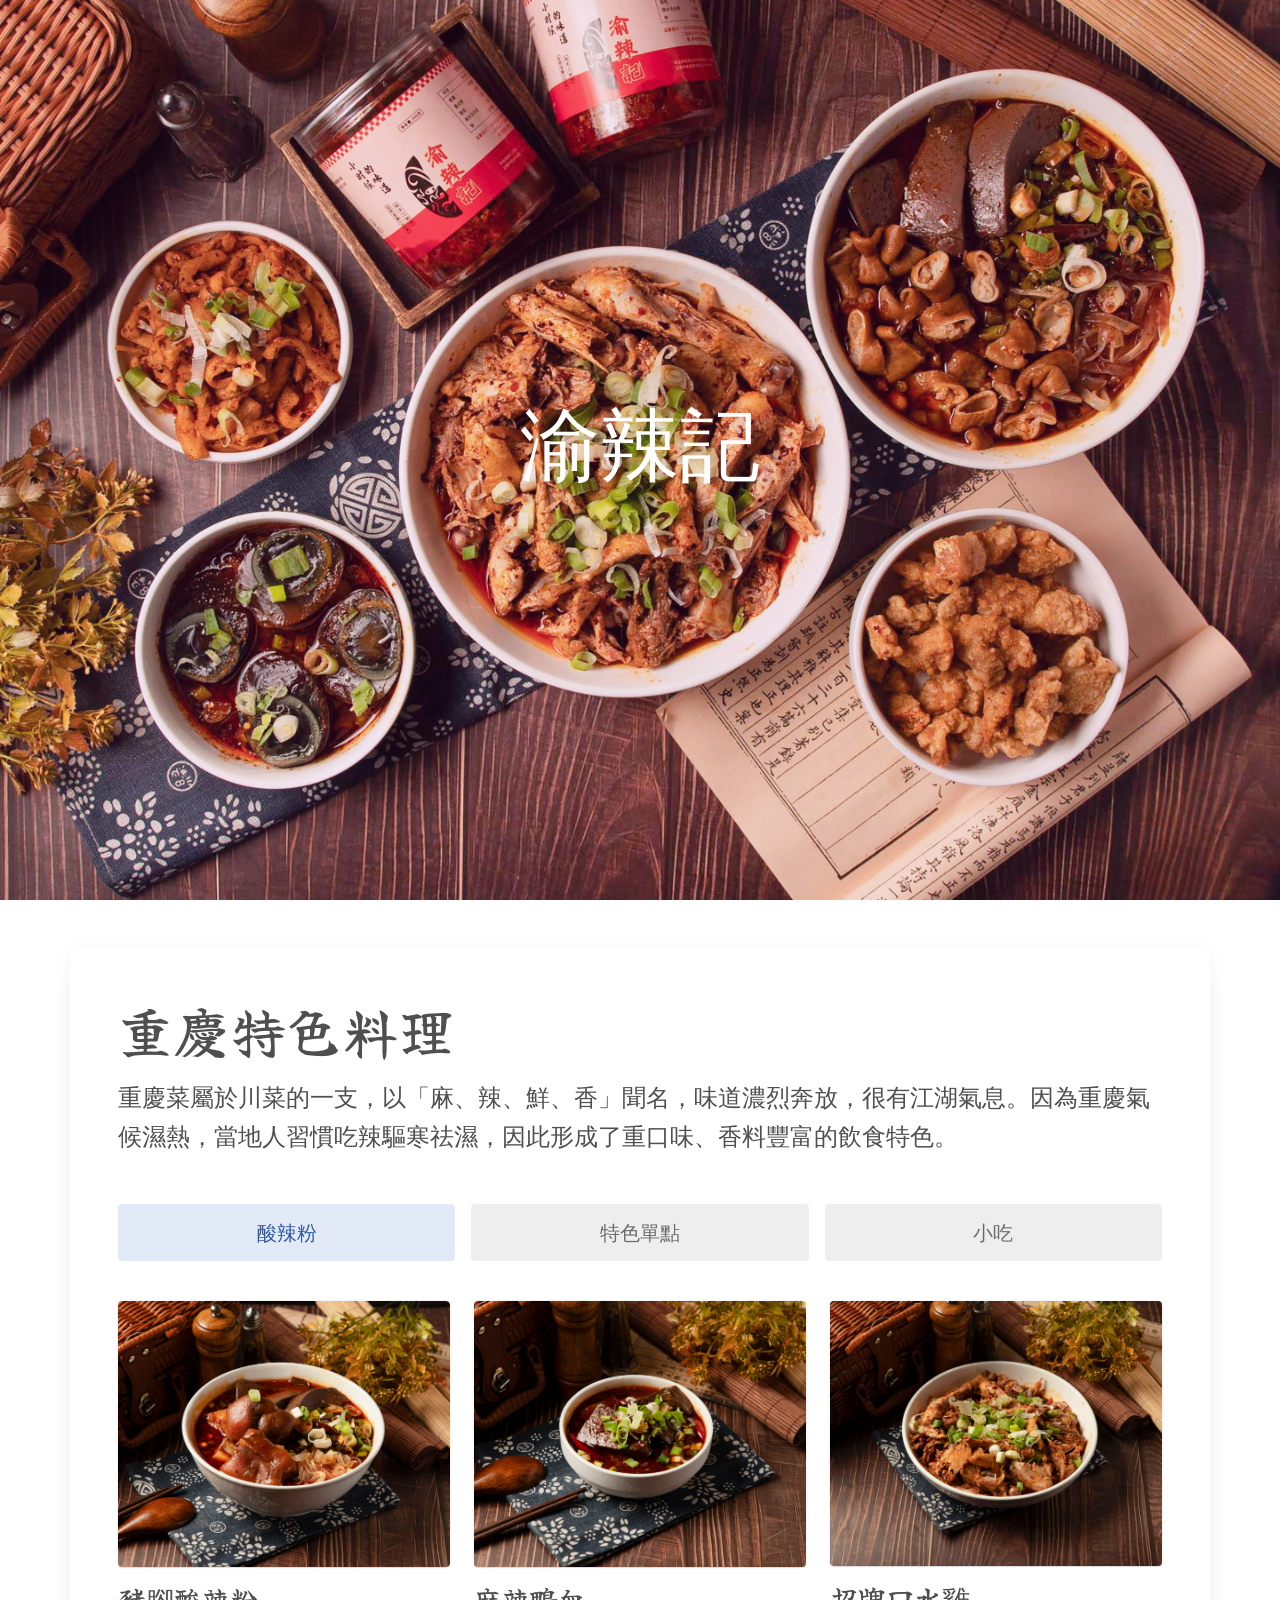
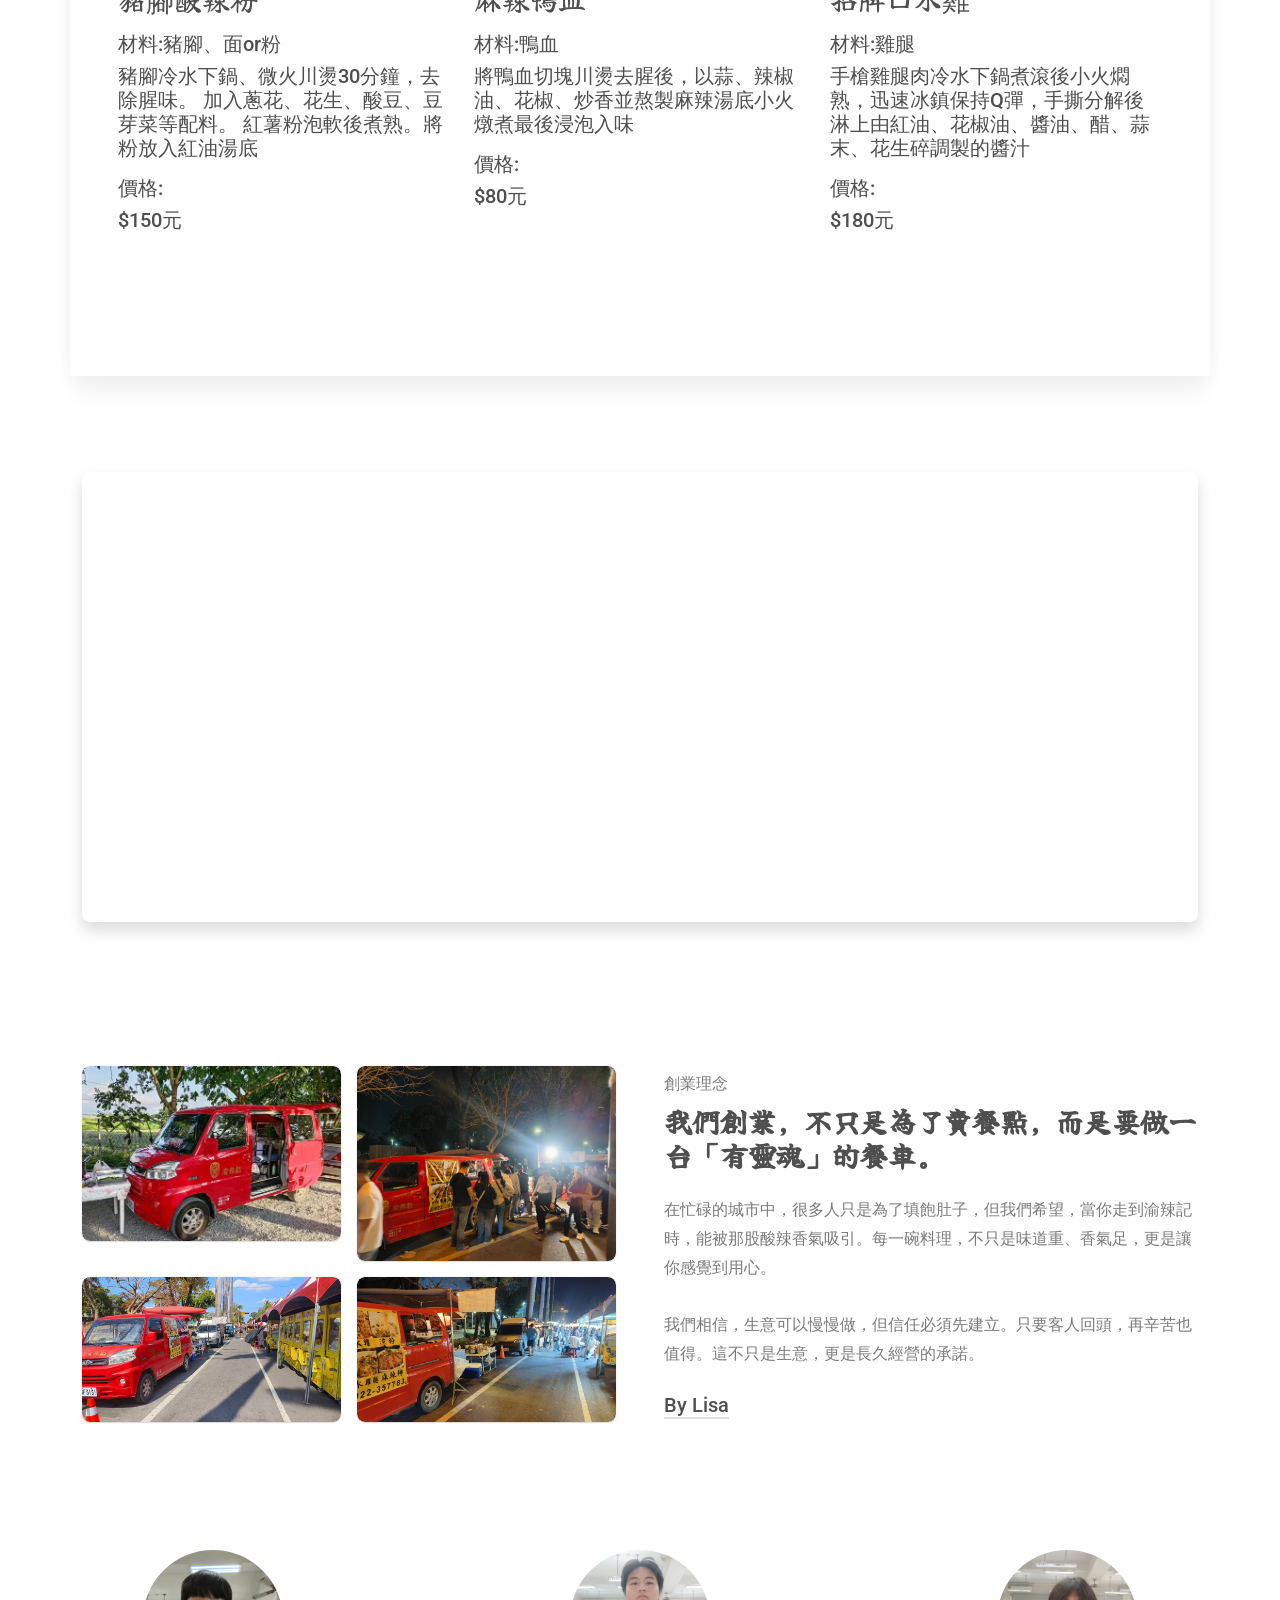
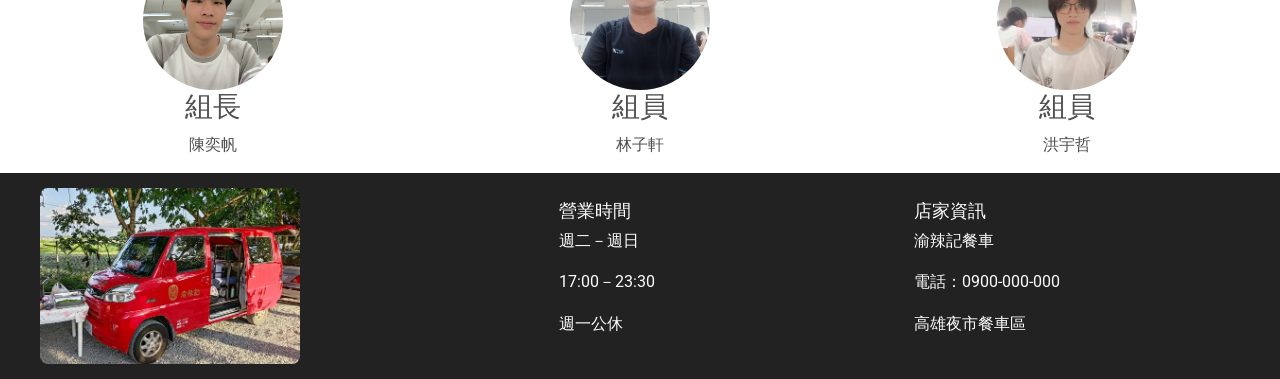
==== commit cff01c55: "food311" ====
--- a/網站114.html
+++ b/網站114.html
@@ -203,11 +203,17 @@
 
                             <div class="col-lg-4 col-md-6 mb-5">
                                 <div class="bg-image hover-zoom shadow-1-strong rounded">
-                                    <img src="./img/重慶酸辣粉丨豬腳麻辣拌.jpg" class="img-fluid">
+                                    <a href="豬腳酸辣粉.html">
+                                        <div class="bg-image hover-zoom shadow-1-strong rounded">
+                                            <img src="./img/重慶酸辣粉丨豬腳麻辣拌.jpg" class="img-fluid">
+                                        </div>
+                                    </a>
                                 </div>
-                                <h2 class="h3 my-3">豬腳麻辣拌</h2>
+                                <h2 class="h3 my-3">豬腳酸辣粉</h2>
                                 <p class="h5 mb-2">材料:豬腳、面or粉</p>
-                                <p class="h5 mb-3">麻辣鮮香的酸辣粉搭配上入口即化的豬腳</p>
+                                <p class="h5 mb-3">豬腳冷水下鍋、微火川燙30分鐘，去除腥味。
+                                     加入蔥花、花生、酸豆、豆芽菜等配料。
+                                     紅薯粉泡軟後煮熟。將粉放入紅油湯底</p>
                                 <p class="h5 mb-2">價格:</p>
                                 <p class="h5 mb-5">$150元</p>
                             </div>
@@ -220,7 +226,7 @@
                                 </div>
                                 <h2 class="h3 my-3">麻辣鴨血</h2>
                                 <p class="h5 mb-2">材料:鴨血</p>
-                                <p class="h5 mb-3">口感滑嫩Q彈 吸滿麻辣湯汁</p>
+                                <p class="h5 mb-3">將鴨血切塊川燙去腥後，以蒜、辣椒油、花椒、炒香並熬製麻辣湯底小火燉煮最後浸泡入味</p>
                                 <p class="h5 mb-2">價格:</p>
                                 <p class="h5 mb-5">$80元</p>
                             </div>
@@ -233,7 +239,7 @@
                                 </div>
                                  <h2 class="h3 my-3">招牌口水雞</h2>
                                 <p class="h5 mb-2">材料:雞腿</p>
-                                <p class="h5 mb-3">一份一隻 手撕大雞腿</p>
+                                <p class="h5 mb-3">手槍雞腿肉冷水下鍋煮滾後小火燜熟，迅速冰鎮保持Q彈，手撕分解後淋上由紅油、花椒油、醬油、醋、蒜末、花生碎調製的醬汁</p>
                                 <p class="h5 mb-2">價格:</p>
                                 <p class="h5 mb-5">$180元</p>
                             </div>
@@ -252,7 +258,7 @@
                             </div>
                              <h2 class="h3 my-3">手工辣醬</h2>
                                 <p class="h5 mb-2">材料:</p>
-                                <p class="h5 mb-3">辣中帶麻 口感層次</p>
+                                <p class="h5 mb-3">使用 乾辣椒、花椒先低溫烘乾去濕，散發焦香後再剁碎 分次倒入熱油：一潑高溫發香、二潑中溫亮紅、三潑低溫潤辣</p>
                                 <p class="h5 mb-2">價格:</p>
                                 <p class="h5 mb-5">$150元</p>
                         </div>
@@ -263,7 +269,7 @@
                             </div>
                              <h2 class="h3 my-3">干碟子</h2>
                                 <p class="h5 mb-2">材料:</p>
-                                <p class="h5 mb-3">不能下載想想，我想。</p>
+                                <p class="h5 mb-3">將新鮮辣椒清洗、去蒂並切半 , 烘乾至輕易折斷的脆狀,最後打磨成粉,並加入辛香料</p>
                                 <p class="h5 mb-2">價格:</p>
                                 <p class="h5 mb-5">$100元</p>
                         </div>
@@ -274,7 +280,8 @@
                             </div>
                             <h2 class="h3 my-3">麻辣皮蛋</h2>
                                 <p class="h5 mb-2">材料:皮蛋</p>
-                                <p class="h5 mb-3">特製麻辣醬汁浸透皮蛋 香麻滋味在口中噴發</p>
+                                <p class="h5 mb-3">皮蛋切塊，拌入由醬油、醋、糖、蒜泥、花椒油、辣椒油（或辣粉）與香菜組成的醬汁
+</p>
                                 <p class="h5 mb-2">價格:</p>
                                 <p class="h5 mb-5">$80元</p>
                         </div>
@@ -295,7 +302,7 @@
                             </div>
                              <h2 class="h3 my-3">小酥肉</h2>
                                 <p class="h5 mb-2">材料:豬肉條</p>
-                                <p class="h5 mb-3">酥炸豬肉條 外酥內嫩 鹹香涮嘴</p>
+                                <p class="h5 mb-3">豬里脊切條，用醬油、料酒、花椒粉、鹽、糖醃製。調製蛋液麵糊，將肉裹上麵糊，以中火炸至金黃定型，再以高油溫快速複炸，擁有酥脆口感。 </p>
                                 <p class="h5 mb-2">價格:</p>
                                 <p class="h5 mb-5">$260元</p>
                         </div>
@@ -306,7 +313,7 @@
                             </div>
                              <h2 class="h3 my-3">虎皮雞爪</h2>
                                 <p class="h5 mb-2">材料:雞爪</p>
-                                <p class="h5 mb-3">金黃色的虎皮雞爪嚼勁與香氣兼具</p>
+                                <p class="h5 mb-3">鳳爪洗淨去指甲，汆燙後瀝乾抹上老抽上色，以適當油溫炸至金黃起泡，再泡冰水 1-2 小時，最後搭配蒜蓉、豆豉、蠔油等調味醬汁蒸煮即可。</p>
                                 <p class="h5 mb-2">價格:</p>
                                 <p class="h5 mb-5">$150元</p>
                         </div>
@@ -316,9 +323,9 @@
                             <img src="./img/IMG_3561.JPG"
                                 class="img-fluid">
                             </div>
-                             <h2 class="h3 my-3">香腸(1斤)</h2>
+                             <h2 class="h3 my-3">香腸</h2>
                                 <p class="h5 mb-2">材料:香腸(台灣豬)</p>
-                                <p class="h5 mb-3">外皮微焦 內裡鮮嫩多汁 融合香辣麻的風味</p>
+                                <p class="h5 mb-3">3肥7瘦」的豬肉配比、加入適量的高粱酒與辣椒（粉/末）增香，拌勻後冷藏醃漬入味，再灌入腸衣。將灌好的香腸於陰涼通風處晾乾，使腸衣摸起來乾燥。</p>
                                 <p class="h5 mb-2">價格:</p>
                                 <p class="h5 mb-5">$150元</p>
                         </div>
@@ -365,360 +372,87 @@
 
 
 
-    <!-- blog3 -->
-
-
-
-
-
-
-
-    <!-- Container for demo purpose -->
-    <div class="container my-5 py-5">
-
-        <!-- Section: Product details -->
-        <section class="mb-9">
-            <div class="row gx-lg-5">
-                <div class="col-md-6 mb-4 mb-md-0">
-                    <!-- Gallery -->
-                    <div class="ecommerce-gallery vertical" data-mdb-ecommerce-gallery-init data-mdb-zoom-effect="true"
-                        data-mdb-auto-height="true">
-                        <div class="row gx-2 gx-lg-3">
-                            <div class="col-2 col-lg-3">
-                                <div class="multi-carousel vertical" data-mdb-multi-carousel-init
-                                    data-mdb-breakpoint="false" data-mdb-items="4" style="height: 500px">
-                                    <div class="multi-carousel-inner">
-                                        <div class="multi-carousel-item active mb-2">
-                                            <img src="./img/搭搭.jpg"
-                                                data-mdb-img="./img/搭搭.jpg"
-                                                alt="Gallery image 1" class="active w-100 rounded" />
-                                        </div>
-
-                                        <div class="multi-carousel-item mb-2">
-                                            <img src="./img/重慶酸辣粉丨招牌口水雞.jpg"
-                                                data-mdb-img="./img/重慶酸辣粉丨招牌口水雞.jpg"
-                                                alt="Gallery image 2" class="w-100 rounded" />
-                                        </div>
-
-                                        <div class="multi-carousel-item mb-2">
-                                            <img src="./img/重慶酸辣粉丨豬腳麻辣拌.jpg"
-                                                data-mdb-img="./img/重慶酸辣粉丨豬腳麻辣拌.jpg"
-                                                alt="Gallery image 3" class="w-100 rounded" />
-                                        </div>
-
-                                        <div class="multi-carousel-item mb-2">
-                                            <img src="./img/重慶酸辣粉丨麻辣鴨血(A).jpg"
-                                                data-mdb-img="./img/重慶酸辣粉丨麻辣鴨血(A).jpg"
-                                                alt="Gallery image 4" class="w-100 rounded" />
-                                        </div>
-
-                                    </div>
-                                    <button class="carousel-control-prev" tabindex="0" type="button" data-mdb-slide="prev">
-                                        <span class="carousel-control-prev-icon" aria-hidden="true"></span>
-                                    </button>
-                                    <button class="carousel-control-next" tabindex="0" type="button" data-mdb-slide="next">
-                                        <span class="carousel-control-next-icon" aria-hidden="true"></span>
-                                    </button>
-                                </div>
-                            </div>
-                            <div class="col-10 col-lg-9">
-                                <div class="lightbox" data-mdb-lightbox-init>
-                                    <img src="https://mdbootstrap.com/img/Photos/Slides/1.jpg" alt="Gallery image 1" class="
-                                ecommerce-gallery-main-img
-                                active
-                                w-100
-                                rounded-4
-                                " />
-                                </div>
-                            </div>
-                        </div>
-                    </div>
-                    <!-- Gallery -->
-                </div>
-
-                <div class="col-md-6 mb-4 mb-md-0">
-                    <!-- Details -->
-                    <div>
-                        <h1 class="fw-bold mb-3 h5">豬腳酸辣粉</h1>
-                        <h5 class="mb-3">
-                            <span class="align-middle">$150</span>
-                        </h5>
-
-                        <div class="d-flex text-primary">
-                            <ul class="rating mb-3 me-2" data-mdb-rating-init data-mdb-readonly="true" data-mdb-value="4">
-                                <li>
-                                    <i class="far fa-star fa-sm text-primary ps-0" title="Bad"></i>
-                                </li>
-                                <li>
-                                    <i class="far fa-star fa-sm text-primary" title="Poor"></i>
-                                </li>
-                                <li>
-                                    <i class="far fa-star fa-sm text-primary" title="OK"></i>
-                                </li>
-                                <li>
-                                    <i class="far fa-star fa-sm text-primary" title="Good"></i>
-                                </li>
-                                <li>
-                                    <i class="far fa-star fa-sm text-primary" title="Excellent"></i>
-                                </li>
-                            </ul>
-                        </div>
-
-
-
-                        <p class="text-muted">
-                            以酸辣開胃的湯底為基礎，搭配Q彈滑順的地瓜粉條與滷得軟嫩入味的豬腳。湯頭酸、辣、麻、香層層交織，粉條吸滿湯汁香氣，再配上花生，口感豐富，每一口都濃郁過癮。
-                        </p>
-
-                        <div class="table-responsive">
-                            <table class="table table-sm table-borderless mb-0">
-                                <tbody>
-                                    <tr>
-                                        <th class="ps-0 w-25" scope="row">
-                                            <strong>Model</strong>
-                                        </th>
-
-                                        <td>
-                                            <div class="d-flex text-primary">
-                                            <ul class="rating mb-3 me-2" data-mdb-rating-init data-mdb-readonly="true" data-mdb-value="4">
-                                                <li>
-                                                    <i class="far fa-star fa-sm text-primary ps-0" title="Bad"></i>
-                                                </li>
-                                                <li>
-                                                    <i class="far fa-star fa-sm text-primary" title="Poor"></i>
-                                                </li>
-                                                <li>
-                                                    <i class="far fa-star fa-sm text-primary" title="OK"></i>
-                                                </li>
-                                                <li>
-                                                    <i class="far fa-star fa-sm text-primary" title="Good"></i>
-                                                </li>
-                                                <li>
-                                                    <i class="far fa-star fa-sm text-primary" title="Excellent"></i>
-                                                </li>
-                                            </ul>
-                                            </div>
-                                        </td>
-                                    </tr>
-
-                                    <tr>
-                                        <th class="ps-0 w-25" scope="row">
-                                            <strong>Material</strong>
-                                        </th>
-                                        <td>
-                                            <div class="d-flex text-primary">
-                                                <ul class="rating mb-3 me-2" data-mdb-rating-init data-mdb-readonly="true" data-mdb-value="4">
-                                                    <li>
-                                                        <i class="far fa-star fa-sm text-primary ps-0" title="Bad"></i>
-                                                    </li>
-                                                    <li>
-                                                        <i class="far fa-star fa-sm text-primary" title="Poor"></i>
-                                                    </li>
-                                                    <li>
-                                                        <i class="far fa-star fa-sm text-primary" title="OK"></i>
-                                                    </li>
-                                                    <li>
-                                                        <i class="far fa-star fa-sm text-primary" title="Good"></i>
-                                                    </li>
-                                                    <li>
-                                                        <i class="far fa-star fa-sm text-primary" title="Excellent"></i>
-                                                    </li>
-                                                </ul>
-                                            </div>
-                                        </td>
-                                    </tr>
-
-                                    <tr>
-                                        <th class="ps-0 w-25" scope="row">
-                                            <strong>Delivery</strong>
-                                        </th>
-                                        <td>
-                                            <div class="d-flex text-primary">
-                                                <ul class="rating mb-3 me-2" data-mdb-rating-init data-mdb-readonly="true" data-mdb-value="4">
-                                                    <li>
-                                                        <i class="far fa-star fa-sm text-primary ps-0" title="Bad"></i>
-                                                    </li>
-                                                    <li>
-                                                        <i class="far fa-star fa-sm text-primary" title="Poor"></i>
-                                                    </li>
-                                                    <li>
-                                                        <i class="far fa-star fa-sm text-primary" title="OK"></i>
-                                                    </li>
-                                                    <li>
-                                                        <i class="far fa-star fa-sm text-primary" title="Good"></i>
-                                                    </li>
-                                                    <li>
-                                                        <i class="far fa-star fa-sm text-primary" title="Excellent"></i>
-                                                    </li>
-                                                </ul>
-                                            </div>
-                                        </td>
-                                    </tr>
-
-                                    <tr>
-                                        <th class="ps-0 w-25" scope="row">
-                                            <strong>Model</strong>
-                                        </th>
-
-                                        <td>
-                                            <div class="d-flex text-primary">
-                                                <ul class="rating mb-3 me-2" data-mdb-rating-init data-mdb-readonly="true" data-mdb-value="4">
-                                                    <li>
-                                                        <i class="far fa-star fa-sm text-primary ps-0" title="Bad"></i>
-                                                    </li>
-                                                    <li>
-                                                        <i class="far fa-star fa-sm text-primary" title="Poor"></i>
-                                                    </li>
-                                                    <li>
-                                                        <i class="far fa-star fa-sm text-primary" title="OK"></i>
-                                                    </li>
-                                                    <li>
-                                                        <i class="far fa-star fa-sm text-primary" title="Good"></i>
-                                                    </li>
-                                                    <li>
-                                                        <i class="far fa-star fa-sm text-primary" title="Excellent"></i>
-                                                    </li>
-                                                </ul>
-                                            </div>
-                                        </td>
-                                    </tr>
-
-                                    <tr>
-                                        <th class="ps-0 w-25" scope="row">
-                                            <strong>Model</strong>
-                                        </th>
-
-                                        <td>
-                                            <div class="d-flex text-primary">
-                                                <ul class="rating mb-3 me-2" data-mdb-rating-init data-mdb-readonly="true" data-mdb-value="4">
-                                                    <li>
-                                                        <i class="far fa-star fa-sm text-primary ps-0" title="Bad"></i>
-                                                    </li>
-                                                    <li>
-                                                        <i class="far fa-star fa-sm text-primary" title="Poor"></i>
-                                                    </li>
-                                                    <li>
-                                                        <i class="far fa-star fa-sm text-primary" title="OK"></i>
-                                                    </li>
-                                                    <li>
-                                                        <i class="far fa-star fa-sm text-primary" title="Good"></i>
-                                                    </li>
-                                                    <li>
-                                                        <i class="far fa-star fa-sm text-primary" title="Excellent"></i>
-                                                    </li>
-                                                </ul>
-                                            </div>
-                                        </td>
-                                    </tr>
-
-
-                                </tbody>
-                            </table>
-                        </div>
-
-                        <hr class="my-5" />
-
-
-
-                            <button type="button" class="btn btn-primary btn-rounded me-2" data-mdb-ripple-init>
-                                <i class="fas fa-cart-plus me-2"></i>確認
-                            </button>
-
-                        </form>
-                    </div>
-                    <!-- Details -->
-                </div>
+    <!-- 問卷 -->
+
+
+
+
+
+
+
+   
+
+
+
+
+
+
+    <!-- 問卷 -->
+
+
+
+
+
+
+
+
+
+
+
+
+
+
+
+
+
+
+
+
+
+    <!-- 定位 -->
+
+
+<div class="container my-5 py-5">
+
+<section class="mb-5">
+
+<style>
+.map-container-2{
+    height:450px;
+}
+
+.map-container-2 iframe{
+    width:100%;
+    height:100%;
+    border:0;
+}
+
+.rounded-t-5{
+    border-radius:10px;
+}
+</style>
+
+<div class="card shadow">
+
+    <div class="row g-0">
+
+        <div class="col-lg-12">
+
+            <div class="map-container-2">
+
+                <iframe 
+                src="https://maps.google.com/maps?q=manhattan&t=&z=13&ie=UTF8&iwloc=&output=embed"
+                class="rounded-t-5" allowfullscreen  loading="lazy">
+                </iframe>
+
             </div>
-        </section>
-        <!-- Section: Product details -->
-
+
+        </div>
     </div>
-    <!-- Container for demo purpose -->
-
-
-
-
-
-
-
-
-
-    <!-- blog3 -->
-
-
-
-
-
-
-
-
-
-
-
-
-
-
-
-
-
-
-
-
-
-    <!-- 定位 -->
-
-
-    <!-- Container for demo purpose -->
-    <div class="container my-5 py-5">
-
-    <!-- Section: Design Block -->
-    <section class="mb-10">
-        <style>
-        /* Map settings */
-        .map-container-2 {
-            height: 500px;
-        }
-
-        .map-container-2 iframe {
-            left: 0;
-            top: 0;
-            height: 100%;
-            width: 100%;
-        }
-
-        .rounded-t-5 {
-            border-top-left-radius: 0.5rem;
-            border-top-right-radius: 0.5rem;
-        }
-        @media (min-width: 992px) {
-            .rounded-tr-lg-0 {
-            border-top-right-radius: 0;
-            }
-            .rounded-bl-lg-5 {
-            border-bottom-left-radius: 0.5rem;
-            }
-        }
-        </style>
-        <div class="card mb-3">
-        <div class="row g-0 d-flex align-items-center">
-            <div class="col-lg-4 d-none d-lg-flex">
-            <div class="map-container-2 w-100 mb-4 mb-lg-0">
-                <iframe
-                        src="https://maps.google.com/maps?q=manhatan&t=&z=13&ie=UTF8&iwloc=&output=embed"
-                        class="rounded-t-5 rounded-tr-lg-0 rounded-bl-lg-5"
-                        frameborder="0"
-                        allowfullscreen
-                        ></iframe>
-            </div>
-            </div>
-
-        </div>
-        </div>
-    </section>
-    <!-- Section: Design Block -->
-
-    </div>
-    <!-- Container for demo purpose -->
+</div>
+
+</section>
+</div>
 
 
     <!-- 定位 -->
@@ -750,35 +484,51 @@
 <div class="container my-5">
 
     <!--Section: Design Block-->
-    <section class="mb-10">
-
-
-        <div class="row gx-md-5">
-            <div class="col-lg-6 mb-4 mb-lg-5 mb-lg-0">
-                <div class="bg-image hover-overlay hover-zoom rounded-5" data-mdb-ripple-init
-                    data-mdb-ripple-color="light">
-                    <img class="img-fluid rounded-5" src="./img/渝辣記車車.webp"
-                        alt="Image placeholder" />
-                    <a href="#!">
-                        <div class="mask" style="background-color: rgba(255, 255, 255, 0.1)"></div>
-                    </a>
+   <section class="mb-10">
+    <div class="row gx-md-5 align-items-center">
+        <div class="col-lg-6 mb-4 mb-lg-0">
+            <div class="row g-3"> <div class="col-6">
+                    <div class="bg-image hover-overlay hover-zoom rounded-5 shadow-1-strong">
+                        <img class="img-fluid rounded-5" src="./img/渝辣記車車.webp" alt="渝辣記餐車" />
+                        <a href="#!"><div class="mask" style="background-color: rgba(255, 255, 255, 0.1)"></div></a>
+                    </div>
                 </div>
-            </div>
-            <div class="col-lg-6">
-                <div>
-                    <p class="mb-2"><span class="me-5">創業理念</span></p>
-
-                    <p class="h3 mb-4">我們創業，不只是為了賣餐點，而是要做一台「有靈魂」的餐車。
-
-                    在忙碌的城市中，很多人只是為了填飽肚子，但我們希望，當你走到渝辣記時，能被那股酸辣香氣吸引。每一碗料理，不只是味道重、香氣足，更是讓你感覺到用心。
-
-                    我們相信，生意可以慢慢做，但信任必須先建立。只要客人回頭，再辛苦也值得。這不只是生意，更是長久經營的承諾。</p>
-
-                    <p class="h5 mb-0"><a href="#!" class="text-reset">By Lisa</a></p>
+                <div class="col-6">
+                    <div class="bg-image hover-overlay hover-zoom rounded-5 shadow-1-strong">
+                        <img class="img-fluid rounded-5" src="./img/渝辣記車車排隊.jpg" alt="美味餐點" />
+                        <a href="#!"><div class="mask" style="background-color: rgba(255, 255, 255, 0.1)"></div></a>
+                    </div>
+                </div>
+                <div class="col-6">
+                    <div class="bg-image hover-overlay hover-zoom rounded-5 shadow-1-strong">
+                        <img class="img-fluid rounded-5" src="./img/渝辣記車車早上.jpg" alt="酸辣香氣" />
+                        <a href="#!"><div class="mask" style="background-color: rgba(255, 255, 255, 0.1)"></div></a>
+                    </div>
+                </div>
+                <div class="col-6">
+                    <div class="bg-image hover-overlay hover-zoom rounded-5 shadow-1-strong">
+                        <img class="img-fluid rounded-5" src="./img/渝辣記車車晚上.jpg" alt="用心料理" />
+                        <a href="#!"><div class="mask" style="background-color: rgba(255, 255, 255, 0.1)"></div></a>
+                    </div>
                 </div>
             </div>
         </div>
-    </section>
+
+        <div class="col-lg-6">
+            <div>
+                <p class="mb-2"><span class="me-5 text-muted">創業理念</span></p>
+                <h2 class="h3 mb-4 fw-bold">我們創業，不只是為了賣餐點，而是要做一台「有靈魂」的餐車。</h2>
+                
+                <p class="text-muted mb-4" style="line-height: 1.8;">
+                    在忙碌的城市中，很多人只是為了填飽肚子，但我們希望，當你走到渝辣記時，能被那股酸辣香氣吸引。每一碗料理，不只是味道重、香氣足，更是讓你感覺到用心。<br><br>
+                    我們相信，生意可以慢慢做，但信任必須先建立。只要客人回頭，再辛苦也值得。這不只是生意，更是長久經營的承諾。
+                </p>
+
+                <p class="h5 mb-0"><a href="#!" class="text-reset border-bottom border-2">By Lisa</a></p>
+            </div>
+        </div>
+    </div>
+</section>
     <!--Section: Design Block-->
 
 </div>
@@ -818,115 +568,91 @@
     <!-- 計畫成員 -->
 
 
-
-
-    <!-- Section: Design Block -->
-    <section class="mb-8 py-5" style="background: hsl(0, 0%, 98%)">
-    <div class="container pt-4">
-        <div class="row gx-lg-5">
-        <div class="col-lg-4 mb-4 mb-lg-0">
-            <div class="d-flex align-items-center mb-4">
-            <img src="./img/27.jpg" class="rounded-circle"
-                style="width: 75px; height: 75px" alt="Avatar" />
-            <div class="ps-4">
-                <p class="h5">組長</p>
-                <p class="text-muted mb-0">陳奕帆</p>
-            </div>
-            </div>
-
-        </div>
-        <div class="col-lg-4 mb-4 mb-lg-0">
-            <div class="d-flex align-items-center mb-4">
-            <img src="./img/21.jpg" class="rounded-circle"
-                style="width: 75px; height: 75px" alt="Avatar" />
-            <div class="ps-4">
-                <p class="h5">組員</p>
-                <p class="text-muted mb-0">林子軒</p>
-            </div>
-            </div>
-            <div>
-
-            </div>
-        </div>
-        <div class="col-lg-4">
-            <div class="d-flex align-items-center mb-4">
-            <img src="./img/242.jpg" class="rounded-circle"
-                style="width: 75px; height: 75px" alt="Avatar" />
-            <div class="ps-4">
-                <p class="h5">組員</p>
-                <p class="text-muted mb-0">洪宇哲</p>
-            </div>
-            </div>
-
-        </div>
-        </div>
+   <div class="team">
+
+  <div class="member">
+    <img src="./img/27.jpg">
+    <h3>組長</h3>
+    <p>陳奕帆</p>
+  </div>
+
+  <div class="member">
+    <img src="./img/21.jpg">
+    <h3>組員</h3>
+    <p>林子軒</p>
+  </div>
+
+  <div class="member">
+    <img src="./img/242.jpg">
+    <h3>組員</h3>
+    <p>洪宇哲</p>
+  </div>
+
+</div>
+
+    
+
+
+    <!-- 計畫成員 -->
+
+
+
+
+
+
+
+
+
+
+
+
+
+
+
+
+
+
+
+
+    <!-- 頁尾 -->
+
+
+    <footer class="footer">
+  <div class="footer-container">
+
+    <!-- 左邊圖片 -->
+    <div class="footer-left">
+      <img src="./img/渝辣記車車.webp" alt="餐車圖片">
     </div>
-    </section>
-    <!-- Section: Design Block -->
-
-
-
-    <!-- 計畫成員 -->
-
-
-
-
-
-
-
-
-
-
-
-
-
-
-
-
-
+
+    <!-- 中間資訊 -->
+    <div class="footer-center">
+      <h3>營業時間</h3>
+      <p>週二－週日</p>
+      <p>17:00－23:30</p>
+      <p>週一公休</p>
+    </div>
+
+    <!-- 右邊資訊 -->
+    <div class="footer-right">
+      <h3>店家資訊</h3>
+      <p>渝辣記餐車</p>
+      <p>電話：0900-000-000</p>
+      <p>高雄夜市餐車區</p>
+    </div>
+
+  </div>
+</footer>
 
 
 
     <!-- 頁尾 -->
 
 
-    <footer class="bg-body-tertiary text-center">
-        <!-- Grid container -->
-        <div class="container p-4 pb-0">
-            <!-- Section: Social media -->
-            <section class="mb-4">
-                <!-- Facebook -->
-                <a data-mdb-ripple-init class="btn text-white btn-floating m-1" style="background-color: #3b5998;" href="#!"
-                    role="button"><i class="fab fa-facebook-f"></i></a>
-
-
-
-
-                <!-- Google -->
-                <a data-mdb-ripple-init class="btn text-white btn-floating m-1" style="background-color: #dd4b39;" href="#!"
-                    role="button"><i class="fab fa-google"></i></a>
-
-                <!-- Instagram -->
-                <a data-mdb-ripple-init class="btn text-white btn-floating m-1" style="background-color: #ac2bac;" href="#!"
-                    role="button"><i class="fab fa-instagram"></i></a>
-
-                <!-- Linkedin -->
-                <a data-mdb-ripple-init class="btn text-white btn-floating m-1" style="background-color: #0082ca;" href="#!"
-                    role="button"><i class="fab fa-linkedin-in"></i></a>
-
-
-            </section>
-            <!-- Section: Social media -->
-        </div>
-        <!-- Grid container -->
-
-
-    </footer>
-
-
-
-
-    <!-- 頁尾 -->
+
+
+
+
 
 
 
--- a/css/style.css
+++ b/css/style.css
@@ -36,4 +36,117 @@
 }
 
 
-/* 全域設定 */+/* 全域設定 */
+
+
+
+.footer{
+  background:#222;
+  color:#fff;
+  padding:15px 20px;   /* 減少上下留白 */
+}
+
+.footer-container{
+  max-width:1200px;
+  margin:auto;
+  display:flex;
+  align-items:center;
+  gap:30px;            /* 控制三欄距離 */
+}
+
+/* 左邊圖片 */
+.footer-left{
+  flex:1.5;            /* 讓圖片區域更大 */
+}
+
+.footer-left img{
+  width:100%;
+  max-width:260px;     /* 圖片變大 */
+  border-radius:8px;
+}
+
+/* 中間 */
+.footer-center{
+  flex:1;
+  line-height:1.6;
+}
+
+/* 右邊 */
+.footer-right{
+  flex:1;
+  line-height:1.6;
+}
+
+.footer h3{
+  margin-bottom:6px;
+  font-size:18px;
+}
+
+
+
+
+
+
+
+
+
+
+
+.review-box{
+    margin:20px 0;
+}
+
+.review-box label{
+    display:block;
+    font-weight:bold;
+    margin-bottom:8px;
+}
+
+.review-box textarea{
+    width:100%;
+    height:100px;
+    padding:10px;
+    border-radius:8px;
+    border:1px solid #ccc;
+    resize:none;
+    font-size:14px;
+}
+
+.review-box textarea:focus{
+    border-color:#3b6cc5;
+    outline:none;
+}
+
+
+
+
+
+
+
+
+
+
+
+
+
+
+
+
+.team{
+    display:flex;
+    justify-content:space-around;
+    margin-top:40px;
+}
+
+.member img{
+    width:140px;
+    height:140px;
+    border-radius:50%;
+    object-fit:cover;
+}
+
+.member{
+    text-align:center;
+}
+
+
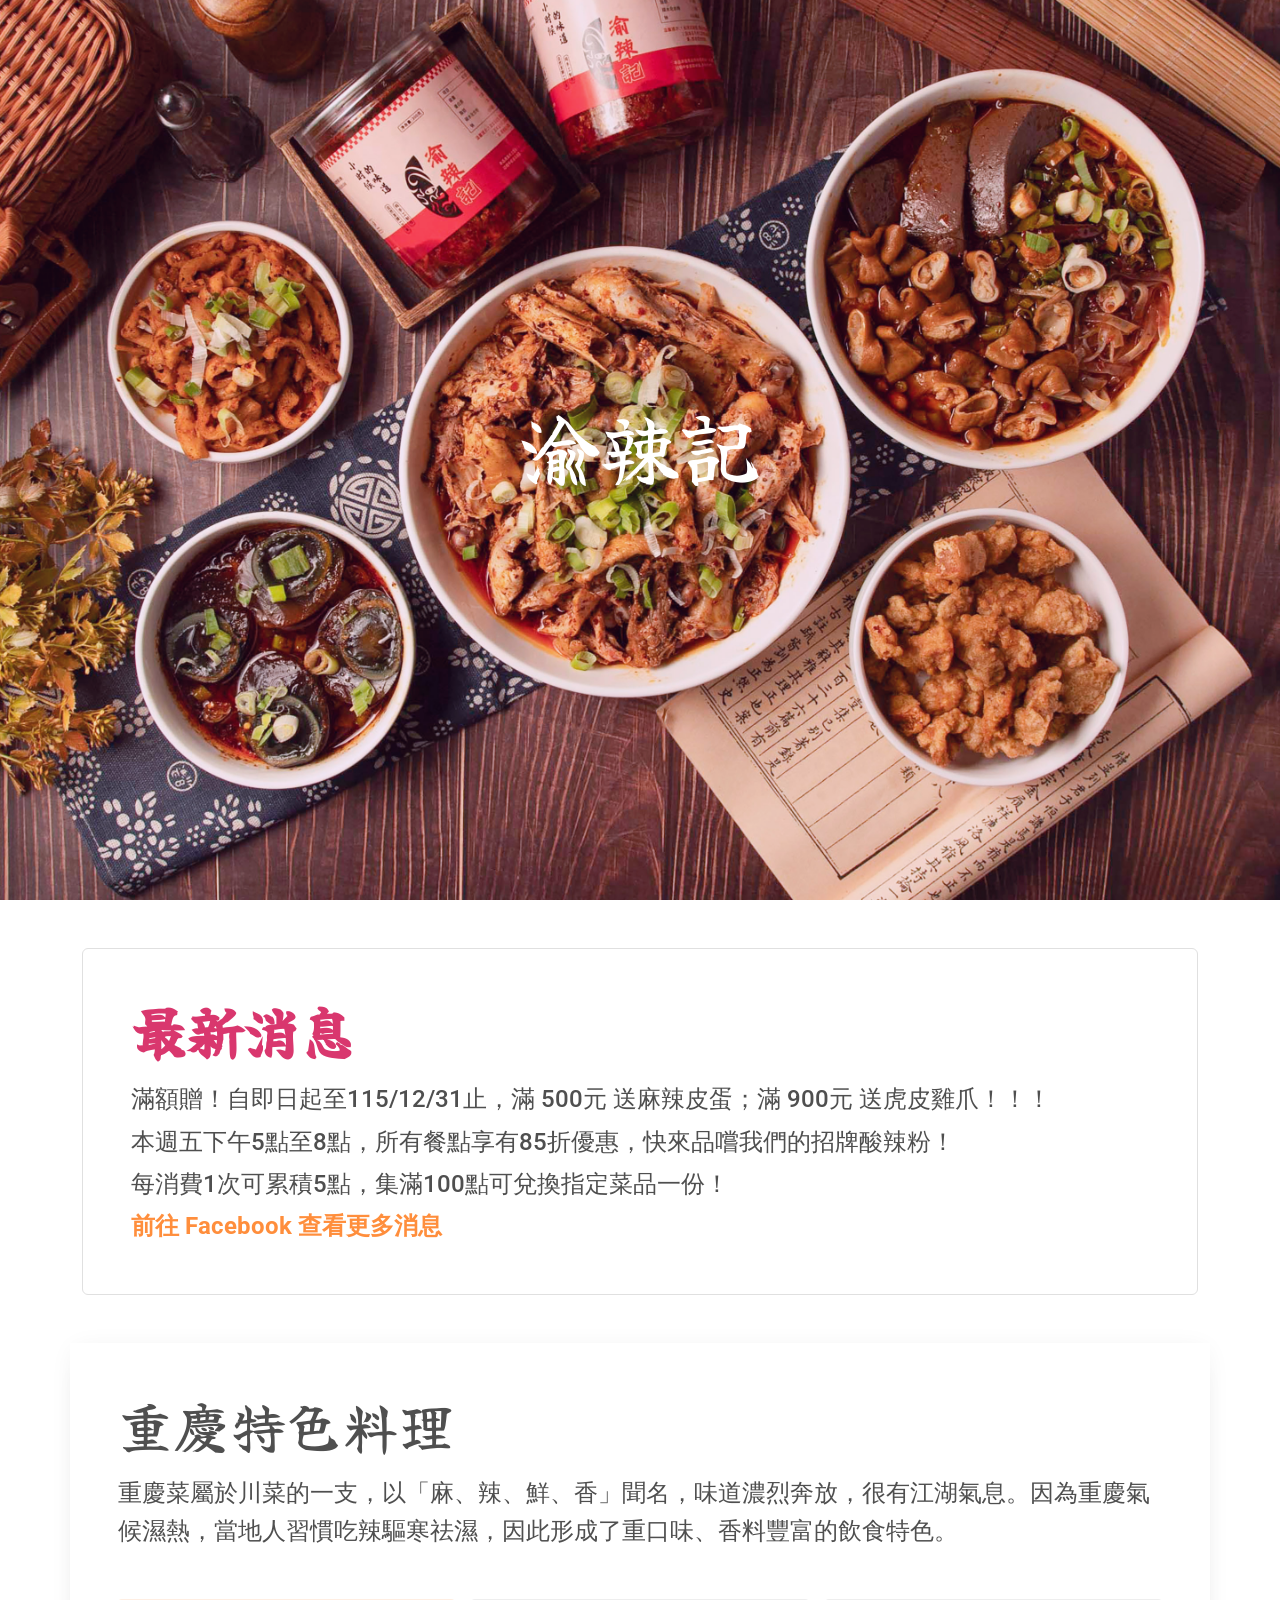
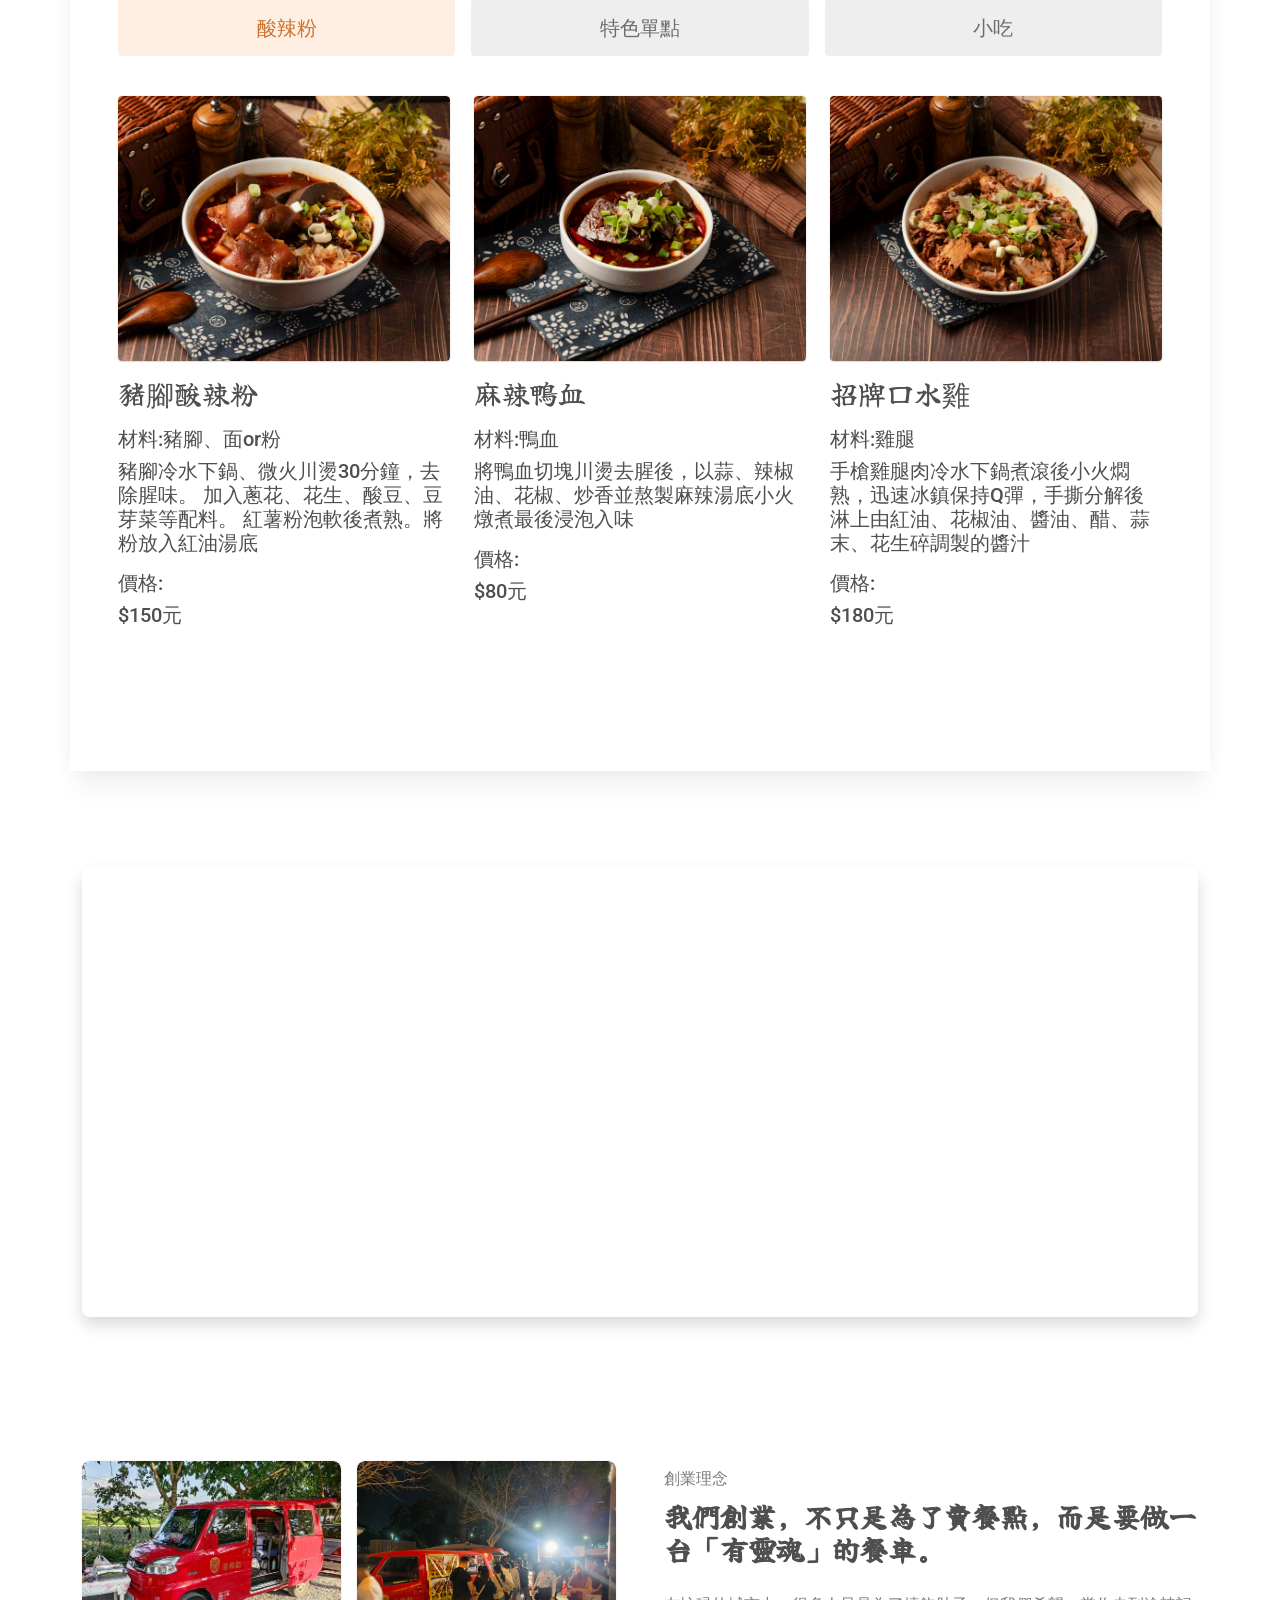
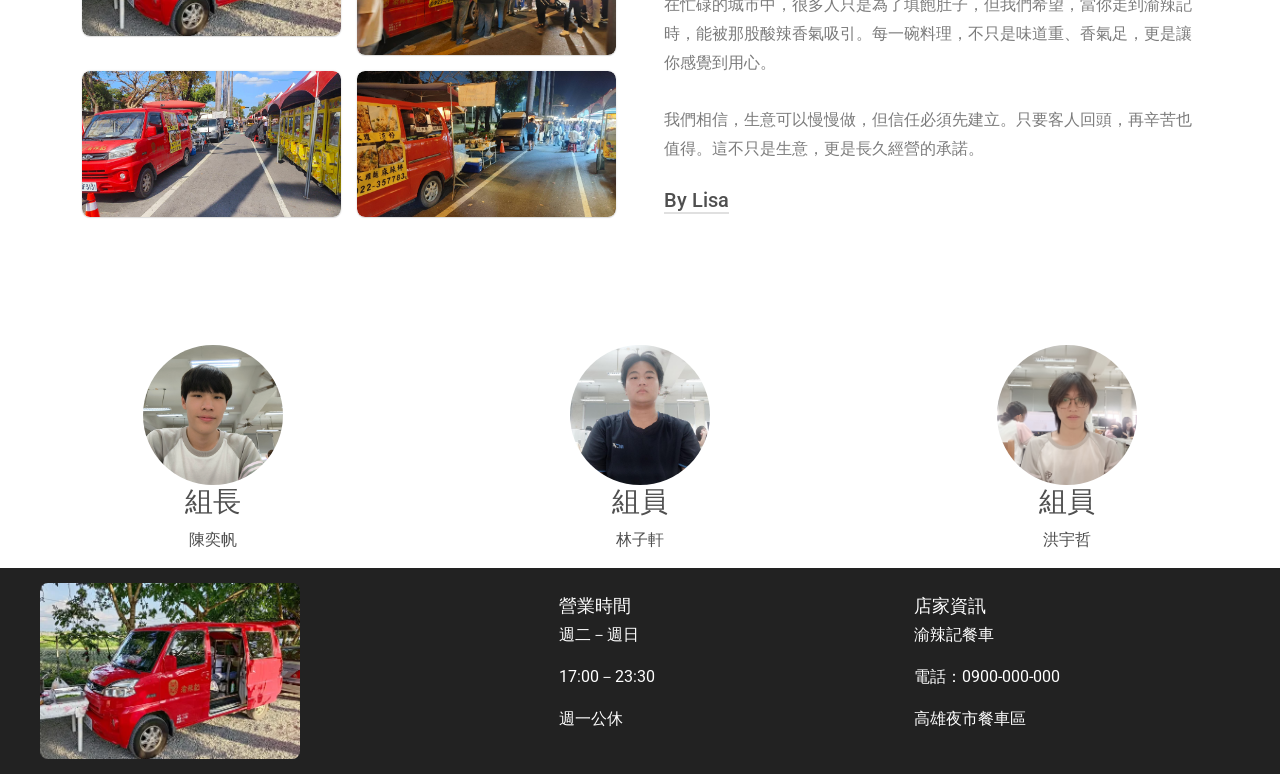
==== commit 16eaa6bf: "update for all" ====
--- a/網站114.html
+++ b/網站114.html
@@ -94,7 +94,8 @@
         <div class="mask" style="background-color: rgba(156,39,176,.1);">
         <div class="d-flex justify-content-center align-items-center h-100 mt-4">
             <div class="text-white">
-            <h1 class="display-1 font-weight-bold">渝辣記</h1>
+
+            <h2 class="display-1 font-weight-bold mb-1" style="color:rgb(255, 255, 255);">渝辣記</h2>
 
             <h4 class="font-weight-light mb-4"></h4>
             <p class="lead font-weight-light mb-4 pb-2"></p>
@@ -130,9 +131,28 @@
     <!-- blog -->
 
 
-
-
-
+    <div class="container my-5">
+
+    <div class="card shadow-0 border rounded-4 p-5">
+
+        <h2 class="display-4 fw-bold mb-3" style="color:#d9376e;">最新消息</h2>
+
+        <p class="h4 lh-base mb-1"> 滿額贈！自即日起至115/12/31止，滿 500元 送麻辣皮蛋；滿 900元 送虎皮雞爪！！！</p>
+        <p class="h4 lh-base mb-1">本週五下午5點至8點，所有餐點享有85折優惠，快來品嚐我們的招牌酸辣粉！</p>
+        <p class="h4 lh-base mb-1">每消費1次可累積5點，集滿100點可兌換指定菜品一份！</p>
+
+
+
+
+
+
+        <a href="https://www.facebook.com/" target="_blank" class="text-primary fw-bold" style="font-size: 24px;">
+            前往 Facebook 查看更多消息
+        </a>
+
+    </div>
+
+</div>
 
 
 
@@ -380,7 +400,7 @@
 
 
 
-   
+
 
 
 
@@ -440,7 +460,7 @@
 
             <div class="map-container-2">
 
-                <iframe 
+                <iframe
                 src="https://maps.google.com/maps?q=manhattan&t=&z=13&ie=UTF8&iwloc=&output=embed"
                 class="rounded-t-5" allowfullscreen  loading="lazy">
                 </iframe>
@@ -518,7 +538,7 @@
             <div>
                 <p class="mb-2"><span class="me-5 text-muted">創業理念</span></p>
                 <h2 class="h3 mb-4 fw-bold">我們創業，不只是為了賣餐點，而是要做一台「有靈魂」的餐車。</h2>
-                
+
                 <p class="text-muted mb-4" style="line-height: 1.8;">
                     在忙碌的城市中，很多人只是為了填飽肚子，但我們希望，當你走到渝辣記時，能被那股酸辣香氣吸引。每一碗料理，不只是味道重、香氣足，更是讓你感覺到用心。<br><br>
                     我們相信，生意可以慢慢做，但信任必須先建立。只要客人回頭，再辛苦也值得。這不只是生意，更是長久經營的承諾。
@@ -558,6 +578,42 @@
 
 
 
+    <!-- 抽獎 -->
+
+
+
+
+
+
+
+
+
+
+
+
+
+
+
+    <!-- 抽獎 -->
+
+
+
+
+
+
+
+
+
+
+
+
+
+
+
+
+
+
+
 
 
 
@@ -590,7 +646,7 @@
 
 </div>
 
-    
+
 
 
     <!-- 計畫成員 -->
